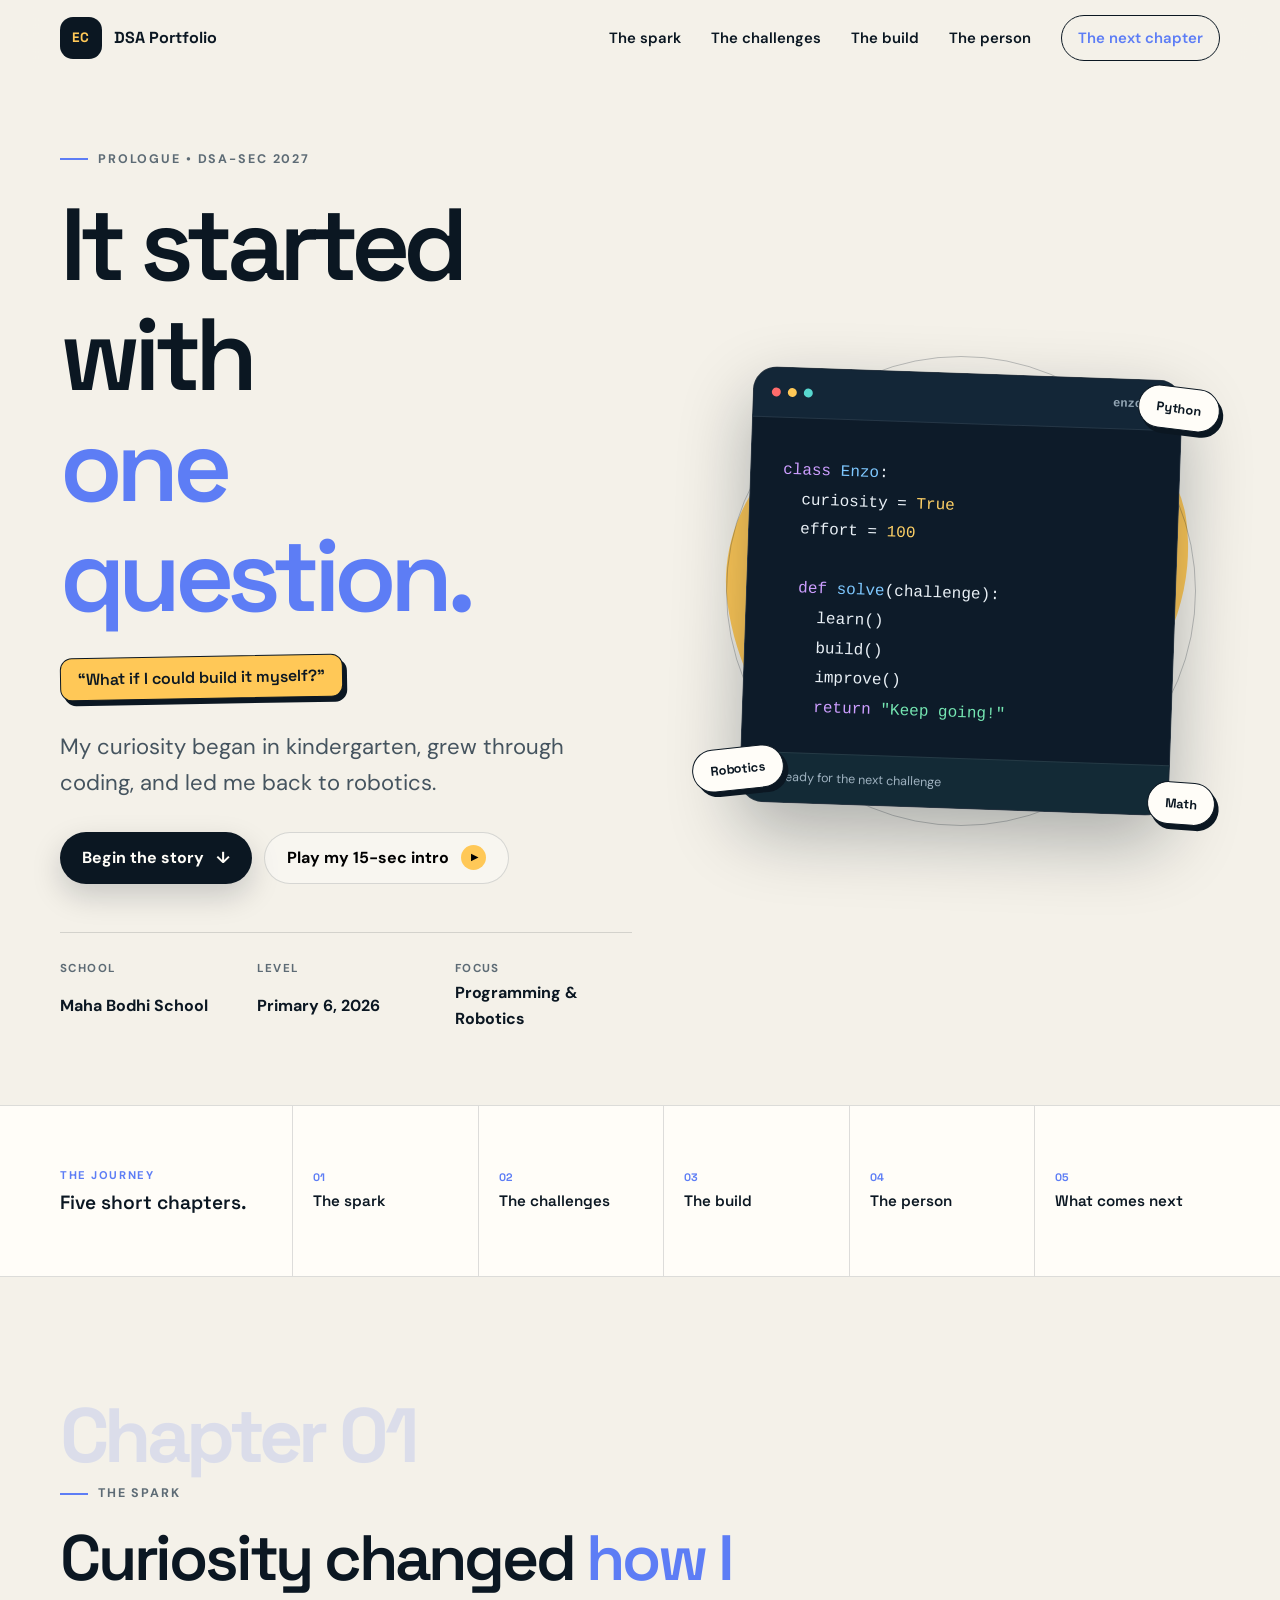
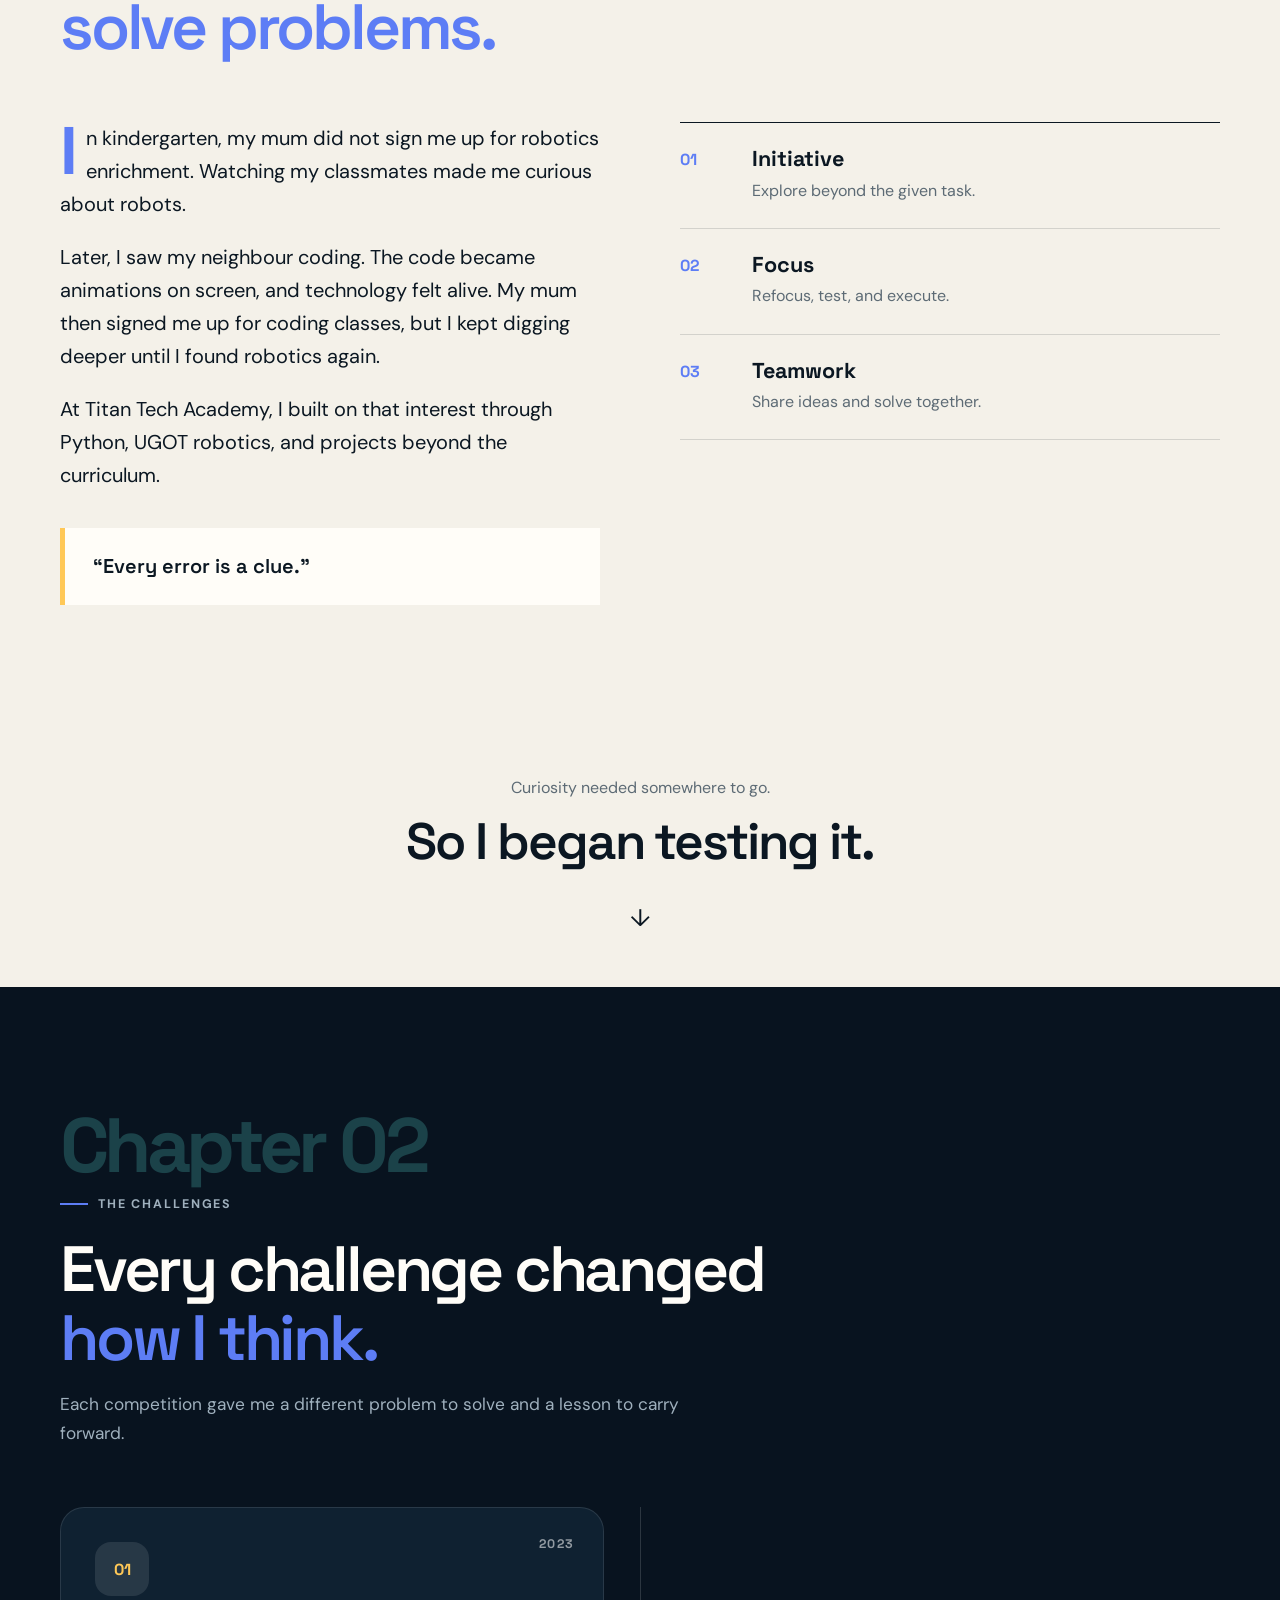
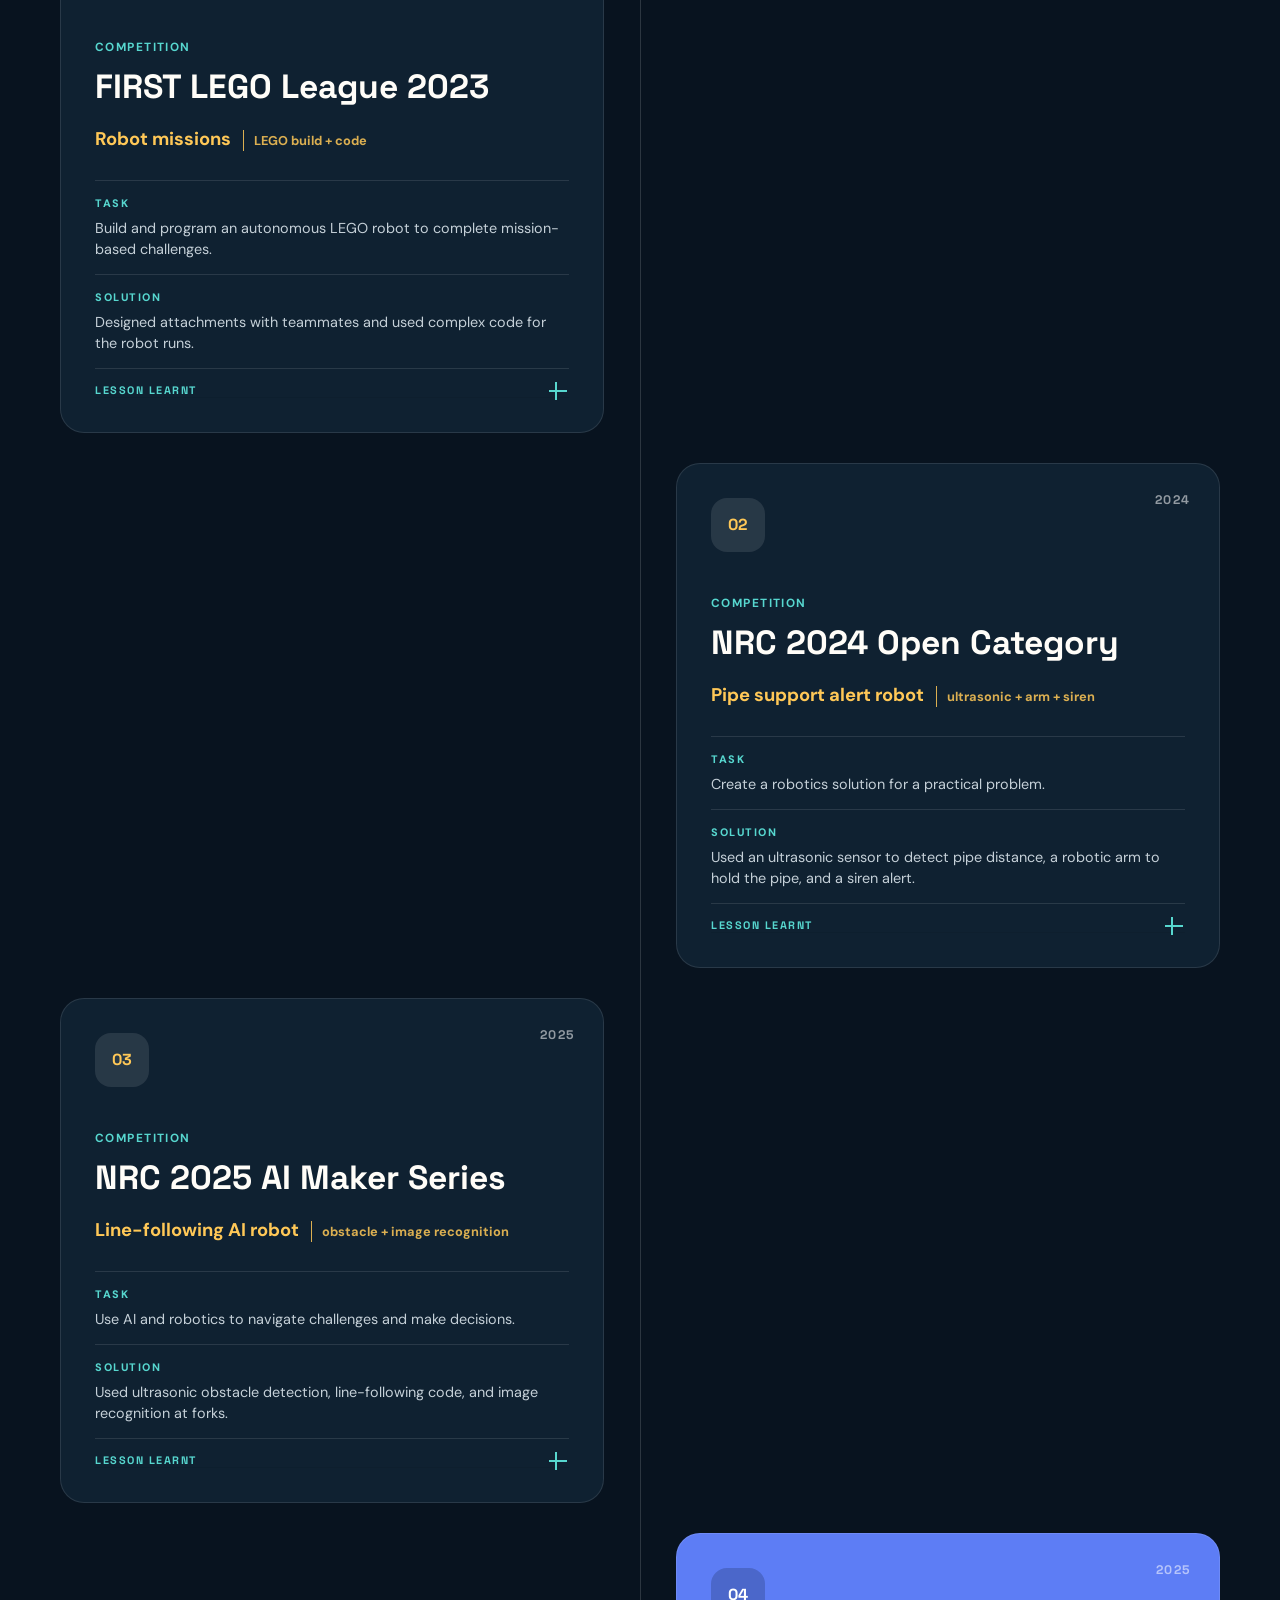
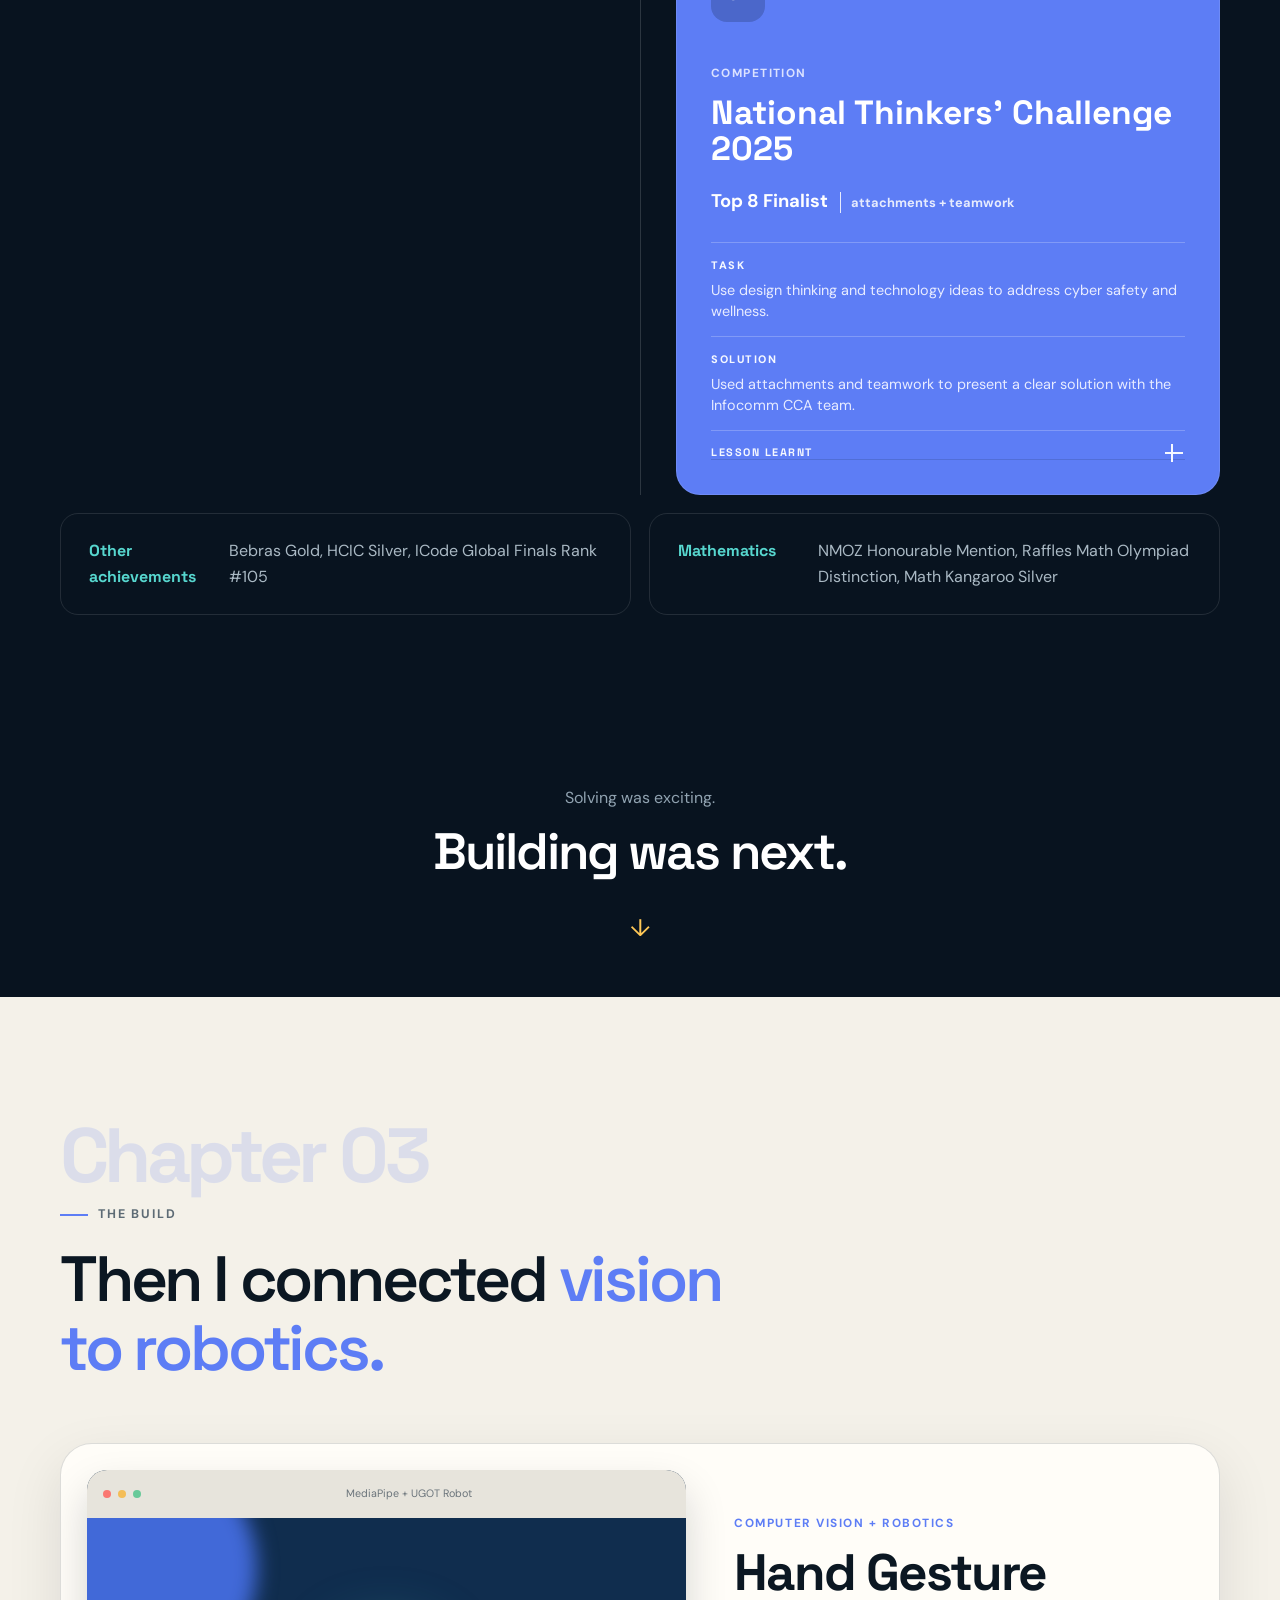
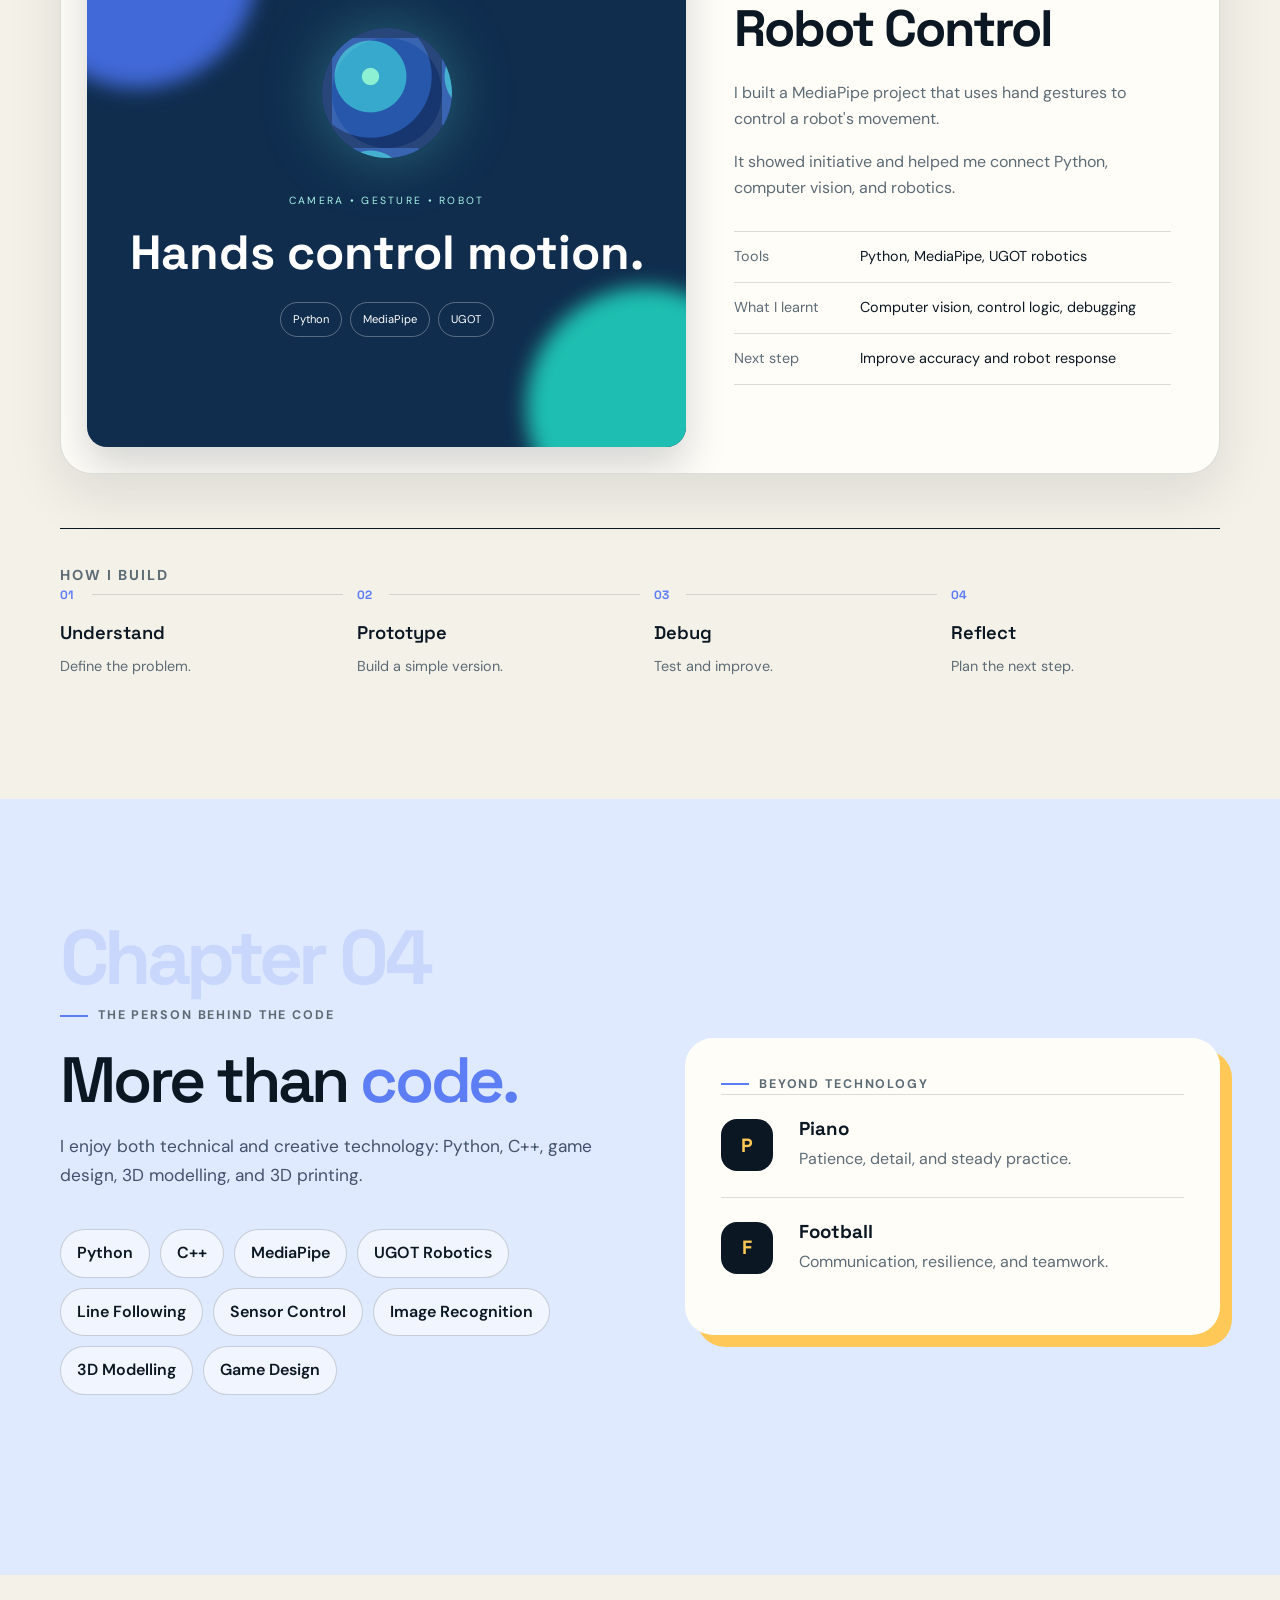
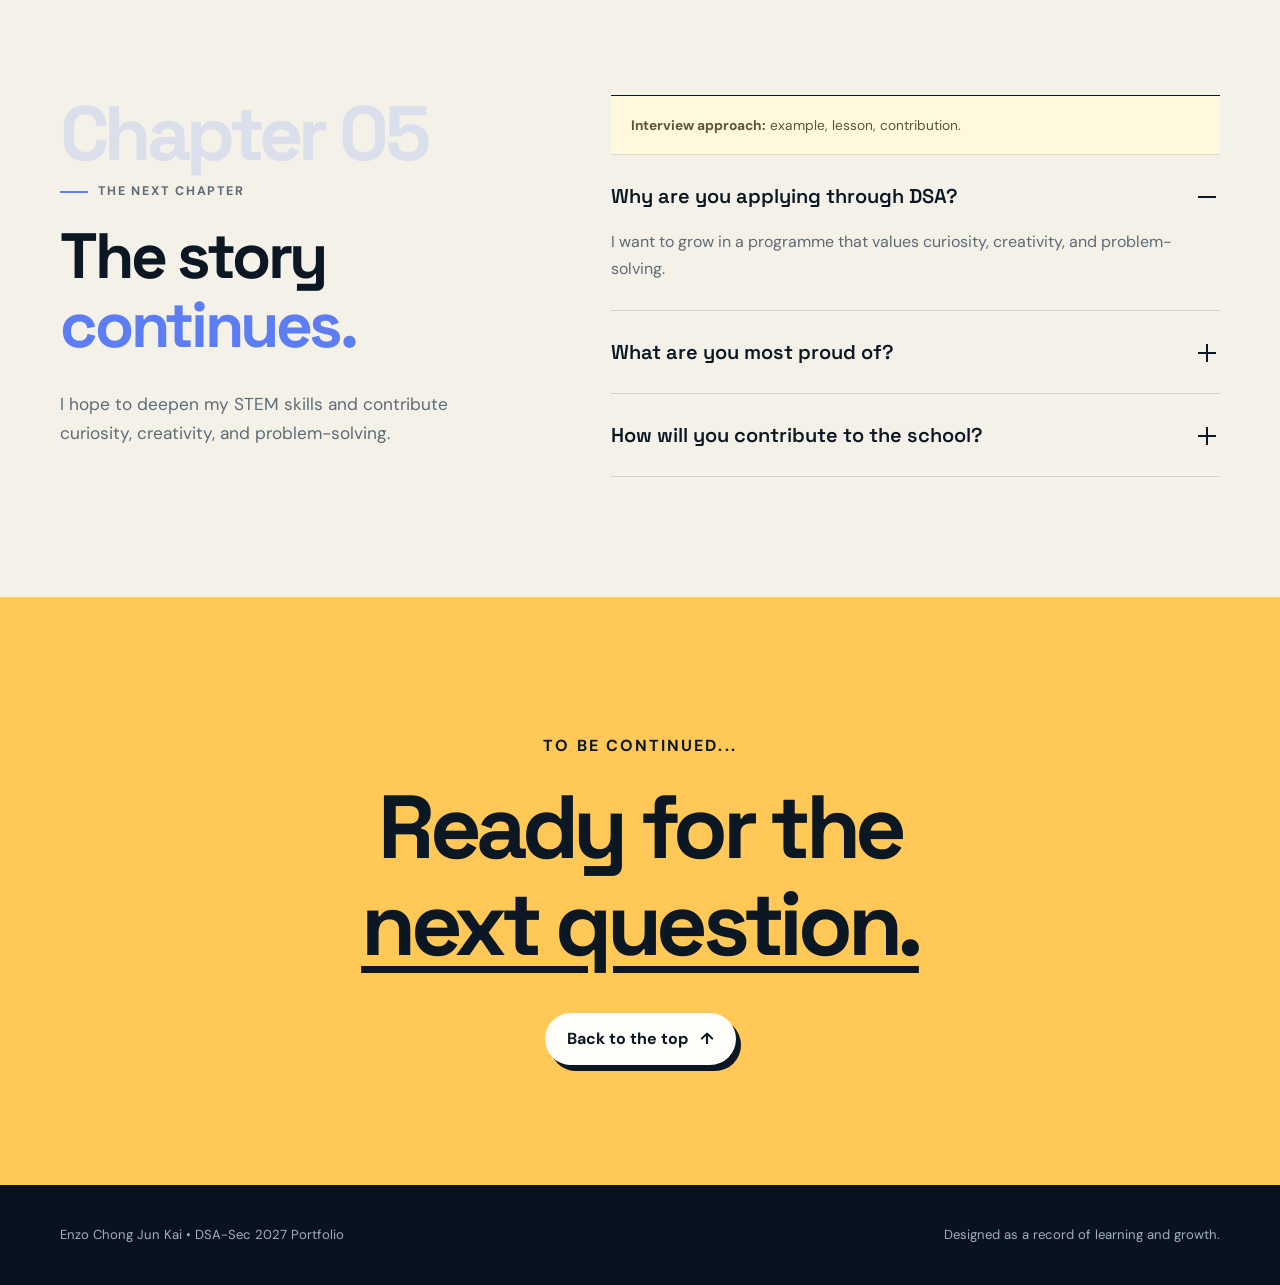
==== index.html @ 6eab9852 "Remove training fact from hero" ====
<!doctype html>
<html lang="en">
<head>
  <meta charset="utf-8">
  <meta name="viewport" content="width=device-width, initial-scale=1">
  <meta name="description" content="Enzo Chong Jun Kai's DSA profile, shaped by Titan Tech Academy's recommendation: Python, UGOT robotics, MediaPipe, competitions, and curiosity.">
  <meta name="theme-color" content="#08131f">
  <meta property="og:title" content="Enzo Chong Jun Kai | DSA Portfolio">
  <meta property="og:description" content="A concise DSA profile highlighting curiosity, programming, robotics, competitions, and growth.">
  <meta property="og:type" content="website">
  <meta property="og:url" content="https://chongjunkai.github.io/dsa-profile/">
  <link rel="canonical" href="https://chongjunkai.github.io/dsa-profile/">
  <title>Enzo Chong Jun Kai | DSA Portfolio</title>
  <link rel="preconnect" href="https://fonts.googleapis.com">
  <link rel="preconnect" href="https://fonts.gstatic.com" crossorigin>
  <link href="https://fonts.googleapis.com/css2?family=DM+Sans:wght@400;500;600;700&family=Space+Grotesk:wght@500;600;700&display=swap" rel="stylesheet">
  <link rel="stylesheet" href="styles.css">
</head>
<body>
  <a class="skip-link" href="#main">Skip to content</a>
  <div class="scroll-progress" aria-hidden="true"><span></span></div>

  <header class="site-header" id="top">
    <nav class="nav shell" aria-label="Primary navigation">
      <a class="brand" href="#top" aria-label="Enzo's portfolio home">
        <span class="brand-mark">EC</span>
        <span>DSA Portfolio</span>
      </a>
      <button class="nav-toggle" type="button" aria-expanded="false" aria-controls="nav-links">
        <span></span><span></span><span></span>
        <span class="sr-only">Open navigation</span>
      </button>
      <div class="nav-links" id="nav-links">
        <a href="#about">The spark</a>
        <a href="#achievements">The challenges</a>
        <a href="#projects">The build</a>
        <a href="#growth">The person</a>
        <a class="nav-cta" href="#interview">The next chapter</a>
      </div>
    </nav>
  </header>

  <main id="main">
    <section class="hero shell" aria-labelledby="hero-title">
      <div class="hero-copy reveal">
        <p class="eyebrow"><span></span> Prologue &bull; DSA-Sec 2027</p>
        <h1 id="hero-title">It started with <strong>one question.</strong></h1>
        <p class="hero-question">&ldquo;What if I could build it myself?&rdquo;</p>
        <p class="hero-lead">My curiosity began in kindergarten, grew through coding, and led me back to robotics.</p>
        <div class="hero-actions">
          <a class="button button-primary" href="#about">Begin the story <span aria-hidden="true">&darr;</span></a>
          <button class="button button-ghost video-trigger" type="button">Play my 15-sec intro <span class="play-symbol" aria-hidden="true">&#9654;</span></button>
        </div>
        <dl class="hero-facts" aria-label="Profile highlights">
          <div><dt>School</dt><dd>Maha Bodhi School</dd></div>
          <div><dt>Level</dt><dd>Primary 6, 2026</dd></div>
          <div><dt>Focus</dt><dd>Programming &amp; Robotics</dd></div>
        </dl>
      </div>

      <div class="hero-visual reveal" aria-label="A playful coding illustration">
        <div class="orbit orbit-one"></div>
        <div class="orbit orbit-two"></div>
        <div class="code-card">
          <div class="code-top"><span></span><span></span><span></span><b>enzo.py</b></div>
          <pre><code><span class="code-purple">class</span> <span class="code-blue">Enzo</span>:
  curiosity = <span class="code-yellow">True</span>
  effort = <span class="code-yellow">100</span>

  <span class="code-purple">def</span> <span class="code-blue">solve</span>(challenge):
    learn()
    build()
    improve()
    <span class="code-purple">return</span> <span class="code-green">"Keep going!"</span></code></pre>
          <div class="code-status"><span></span> Ready for the next challenge</div>
        </div>
        <div class="floating-chip chip-one">Python</div>
        <div class="floating-chip chip-two">Robotics</div>
        <div class="floating-chip chip-three">Math</div>
      </div>
    </section>

    <section class="proof-bar" aria-label="Story chapters">
      <div class="shell story-map">
        <div class="proof-intro"><span>The journey</span><strong>Five short chapters.</strong></div>
        <a href="#about"><span>01</span><strong>The spark</strong></a>
        <a href="#achievements"><span>02</span><strong>The challenges</strong></a>
        <a href="#projects"><span>03</span><strong>The build</strong></a>
        <a href="#growth"><span>04</span><strong>The person</strong></a>
        <a href="#interview"><span>05</span><strong>What comes next</strong></a>
      </div>
    </section>

    <section class="section shell" id="about">
      <div class="section-heading reveal">
        <p class="chapter-number">Chapter 01</p>
        <p class="eyebrow"><span></span> The spark</p>
        <h2>Curiosity changed <em>how I solve problems.</em></h2>
      </div>
      <div class="about-grid">
        <div class="about-story reveal">
          <p>In kindergarten, my mum did not sign me up for robotics enrichment. Watching my classmates made me curious about robots.</p>
          <p>Later, I saw my neighbour coding. The code became animations on screen, and technology felt alive. My mum then signed me up for coding classes, but I kept digging deeper until I found robotics again.</p>
          <p>At Titan Tech Academy, I built on that interest through Python, UGOT robotics, and projects beyond the curriculum.</p>
          <blockquote>&ldquo;Every error is a clue.&rdquo;</blockquote>
        </div>
        <div class="values reveal">
          <article><span>01</span><div><h3>Initiative</h3><p>Explore beyond the given task.</p></div></article>
          <article><span>02</span><div><h3>Focus</h3><p>Refocus, test, and execute.</p></div></article>
          <article><span>03</span><div><h3>Teamwork</h3><p>Share ideas and solve together.</p></div></article>
        </div>
      </div>
    </section>

    <div class="story-bridge bridge-dark" aria-hidden="true"><span>Curiosity needed somewhere to go.</span><strong>So I began testing it.</strong><i>&darr;</i></div>

    <section class="section section-dark" id="achievements">
      <div class="shell">
        <div class="section-heading light reveal">
          <p class="chapter-number">Chapter 02</p>
          <p class="eyebrow"><span></span> The challenges</p>
          <h2>Every challenge changed <em>how I think.</em></h2>
          <p>Each competition gave me a different problem to solve and a lesson to carry forward.</p>
        </div>
        <div class="achievement-grid competition-grid">
          <article class="achievement-card reveal">
            <div class="achievement-year">2023</div>
            <div class="achievement-icon" aria-hidden="true">01</div>
            <p class="achievement-type">Competition</p>
            <h3>FIRST LEGO League 2023</h3>
            <p class="award">Robot missions <span>LEGO build + code</span></p>
            <div class="competition-notes">
              <div><dt>Task</dt><dd>Build and program an autonomous LEGO robot to complete mission-based challenges.</dd></div>
              <div><dt>Solution</dt><dd>Designed attachments with teammates and used complex code for the robot runs.</dd></div>
              <details class="lesson-details"><summary>Lesson learnt<span></span></summary><p>Good design needs teamwork, testing, and fast iteration.</p></details>
            </div>
          </article>
          <article class="achievement-card reveal">
            <div class="achievement-year">2024</div>
            <div class="achievement-icon" aria-hidden="true">02</div>
            <p class="achievement-type">Competition</p>
            <h3>NRC 2024 Open Category</h3>
            <p class="award">Pipe support alert robot <span>ultrasonic + arm + siren</span></p>
            <div class="competition-notes">
              <div><dt>Task</dt><dd>Create a robotics solution for a practical problem.</dd></div>
              <div><dt>Solution</dt><dd>Used an ultrasonic sensor to detect pipe distance, a robotic arm to hold the pipe, and a siren alert.</dd></div>
              <details class="lesson-details"><summary>Lesson learnt<span></span></summary><p>Robots are most useful when sensors, action, and communication work together.</p></details>
            </div>
          </article>
          <article class="achievement-card reveal">
            <div class="achievement-year">2025</div>
            <div class="achievement-icon" aria-hidden="true">03</div>
            <p class="achievement-type">Competition</p>
            <h3>NRC 2025 AI Maker Series</h3>
            <p class="award">Line-following AI robot <span>obstacle + image recognition</span></p>
            <div class="competition-notes">
              <div><dt>Task</dt><dd>Use AI and robotics to navigate challenges and make decisions.</dd></div>
              <div><dt>Solution</dt><dd>Used ultrasonic obstacle detection, line-following code, and image recognition at forks.</dd></div>
              <details class="lesson-details"><summary>Lesson learnt<span></span></summary><p>Autonomous robots need reliable sensing before smart decisions can happen.</p></details>
            </div>
          </article>
          <article class="achievement-card featured reveal">
            <div class="achievement-year">2025</div>
            <div class="achievement-icon" aria-hidden="true">04</div>
            <p class="achievement-type">Competition</p>
            <h3>National Thinkers' Challenge 2025</h3>
            <p class="award">Top 8 Finalist <span>attachments + teamwork</span></p>
            <div class="competition-notes">
              <div><dt>Task</dt><dd>Use design thinking and technology ideas to address cyber safety and wellness.</dd></div>
              <div><dt>Solution</dt><dd>Used attachments and teamwork to present a clear solution with the Infocomm CCA team.</dd></div>
              <details class="lesson-details"><summary>Lesson learnt<span></span></summary><p>A strong solution must be useful, clear, and easy for people to understand.</p></details>
            </div>
          </article>
        </div>
        <div class="more-achievements reveal">
          <div><strong>Other achievements</strong><span>Bebras Gold, HCIC Silver, ICode Global Finals Rank #105</span></div>
          <div><strong>Mathematics</strong><span>NMOZ Honourable Mention, Raffles Math Olympiad Distinction, Math Kangaroo Silver</span></div>
        </div>
      </div>
    </section>

    <div class="story-bridge bridge-light" aria-hidden="true"><span>Solving was exciting.</span><strong>Building was next.</strong><i>&darr;</i></div>

    <section class="section shell" id="projects">
      <div class="section-heading reveal">
        <p class="chapter-number">Chapter 03</p>
        <p class="eyebrow"><span></span> The build</p>
        <h2>Then I connected <em>vision to robotics.</em></h2>
      </div>
      <article class="project-card reveal">
        <div class="project-preview" aria-label="Hand gesture robot control preview">
          <div class="browser-bar"><span></span><span></span><span></span><p>MediaPipe + UGOT Robot</p></div>
          <div class="project-screen">
            <div class="project-planet"></div>
            <p>CAMERA &bull; GESTURE &bull; ROBOT</p>
            <h3>Hands control motion.</h3>
            <div class="project-pills"><span>Python</span><span>MediaPipe</span><span>UGOT</span></div>
          </div>
        </div>
        <div class="project-copy">
          <p class="project-label">Computer vision + robotics</p>
          <h3>Hand Gesture Robot Control</h3>
          <p>I built a MediaPipe project that uses hand gestures to control a robot's movement.</p>
          <p>It showed initiative and helped me connect Python, computer vision, and robotics.</p>
          <ul class="project-details">
            <li><span>Tools</span> Python, MediaPipe, UGOT robotics</li>
            <li><span>What I learnt</span> Computer vision, control logic, debugging</li>
            <li><span>Next step</span> Improve accuracy and robot response</li>
          </ul>
        </div>
      </article>
      <div class="build-process reveal" aria-label="My project process">
        <p class="process-label">How I build</p>
        <ol>
          <li><span>01</span><strong>Understand</strong><p>Define the problem.</p></li>
          <li><span>02</span><strong>Prototype</strong><p>Build a simple version.</p></li>
          <li><span>03</span><strong>Debug</strong><p>Test and improve.</p></li>
          <li><span>04</span><strong>Reflect</strong><p>Plan the next step.</p></li>
        </ol>
      </div>
    </section>

    <section class="section skills-section" id="growth">
      <div class="shell growth-grid">
        <div class="section-heading reveal">
          <p class="chapter-number">Chapter 04</p>
          <p class="eyebrow"><span></span> The person behind the code</p>
          <h2>More than <em>code.</em></h2>
          <p class="growth-story">I enjoy both technical and creative technology: Python, C++, game design, 3D modelling, and 3D printing.</p>
          <div class="skill-cloud" aria-label="Technical skills">
            <span>Python</span><span>C++</span><span>MediaPipe</span><span>UGOT Robotics</span><span>Line Following</span><span>Sensor Control</span><span>Image Recognition</span><span>3D Modelling</span><span>Game Design</span>
          </div>
        </div>
        <div class="beyond-card reveal">
          <p class="eyebrow"><span></span> Beyond technology</p>
          <article><div class="beyond-symbol">P</div><div><h3>Piano</h3><p>Patience, detail, and steady practice.</p></div></article>
          <article><div class="beyond-symbol">F</div><div><h3>Football</h3><p>Communication, resilience, and teamwork.</p></div></article>
        </div>
      </div>
    </section>

    <section class="section shell interview" id="interview">
      <div class="interview-intro reveal">
        <p class="chapter-number">Chapter 05</p>
        <p class="eyebrow"><span></span> The next chapter</p>
        <h2>The story <em>continues.</em></h2>
        <p>I hope to deepen my STEM skills and contribute curiosity, creativity, and problem-solving.</p>
      </div>
      <div class="question-list reveal">
        <p class="answer-tip"><strong>Interview approach:</strong> example, lesson, contribution.</p>
        <details open>
          <summary>Why are you applying through DSA?<span></span></summary>
          <p>I want to grow in a programme that values curiosity, creativity, and problem-solving.</p>
        </details>
        <details>
          <summary>What are you most proud of?<span></span></summary>
          <p>I am proud of building the MediaPipe robot-control project by connecting different technologies.</p>
        </details>
        <details>
          <summary>How will you contribute to the school?<span></span></summary>
          <p>I will contribute ideas, stay calm in teams, and keep improving through computing and robotics.</p>
        </details>
      </div>
    </section>

    <section class="closing">
      <div class="shell reveal">
        <p>To be continued...</p>
        <h2>Ready for the<br><em>next question.</em></h2>
        <a class="button button-light" href="#top">Back to the top <span aria-hidden="true">&uarr;</span></a>
      </div>
    </section>
  </main>

  <footer class="footer">
    <div class="shell"><p>Enzo Chong Jun Kai &bull; DSA-Sec 2027 Portfolio</p><p>Designed as a record of learning and growth.</p></div>
  </footer>

  <dialog class="video-dialog" aria-labelledby="video-title">
    <div class="dialog-top">
      <div><span>HyperFrames introduction</span><h2 id="video-title">Meet Enzo in 15 seconds</h2></div>
      <button class="dialog-close" type="button" aria-label="Close introduction video">&times;</button>
    </div>
    <div class="video-frame-wrap">
      <iframe title="Enzo's animated DSA introduction" data-src="https://chongjunkai.github.io/dsa-profile/hyperframes/?autoplay=1&v=mobile-fit" allow="autoplay"></iframe>
    </div>
    <p class="dialog-note">Built as a frame-accurate HTML animation using HyperFrames and GSAP.</p>
  </dialog>
  <script src="script.js"></script>
</body>
</html>
---- styles.css ----
:root {
  --ink: #0b1722;
  --muted: #5d6b75;
  --paper: #f4f1e9;
  --white: #fffdf8;
  --navy: #08131f;
  --blue: #5d7df5;
  --cyan: #57d7cf;
  --yellow: #ffc857;
  --line: rgba(11, 23, 34, 0.14);
  --radius: 24px;
}

* { box-sizing: border-box; }
html { scroll-behavior: smooth; }
body { margin: 0; background: var(--paper); color: var(--ink); font-family: "DM Sans", sans-serif; line-height: 1.65; }
body.dialog-open { overflow: hidden; }
a { color: inherit; }
button { font: inherit; }
.shell { width: min(1160px, calc(100% - 40px)); margin-inline: auto; }
.sr-only { position: absolute; width: 1px; height: 1px; padding: 0; margin: -1px; overflow: hidden; clip: rect(0,0,0,0); white-space: nowrap; border: 0; }
.skip-link { position: fixed; z-index: 100; left: 16px; top: -80px; padding: 10px 16px; background: var(--white); border-radius: 10px; }
.skip-link:focus { top: 16px; }
.scroll-progress { position: fixed; z-index: 40; inset: 0 0 auto; height: 3px; pointer-events: none; }
.scroll-progress span { display: block; width: 0; height: 100%; background: linear-gradient(90deg, var(--blue), var(--cyan)); }

.site-header { position: sticky; top: 0; z-index: 20; background: rgba(244, 241, 233, 0.86); backdrop-filter: blur(16px); border-bottom: 1px solid transparent; transition: border-color .2s, box-shadow .2s; }
.site-header.scrolled { border-color: var(--line); box-shadow: 0 8px 30px rgba(8, 19, 31, .06); }
.nav { height: 76px; display: flex; align-items: center; justify-content: space-between; }
.brand { display: inline-flex; align-items: center; gap: 12px; text-decoration: none; font-family: "Space Grotesk", sans-serif; font-weight: 700; }
.brand-mark { display: grid; place-items: center; width: 42px; height: 42px; background: var(--ink); color: var(--yellow); border-radius: 13px; font-size: .85rem; letter-spacing: .03em; }
.nav-links { display: flex; align-items: center; gap: 30px; }
.nav-links a { text-decoration: none; font-weight: 600; font-size: .93rem; }
.nav-links a:hover { color: var(--blue); }
.nav-links a.active { color: var(--blue); }
.nav-cta { padding: 10px 16px; border: 1px solid var(--ink); border-radius: 999px; }
.nav-toggle { display: none; background: transparent; border: 0; padding: 8px; }
.nav-toggle > span:not(.sr-only) { display: block; width: 24px; height: 2px; margin: 5px; background: var(--ink); }

.hero { min-height: calc(100vh - 76px); display: grid; grid-template-columns: 1.05fr .95fr; gap: 70px; align-items: center; padding-block: 72px; }
.eyebrow { display: flex; align-items: center; gap: 10px; margin: 0 0 20px; color: var(--muted); font-size: .78rem; font-weight: 700; letter-spacing: .15em; text-transform: uppercase; }
.eyebrow span { width: 28px; height: 2px; background: var(--blue); }
h1, h2, h3 { font-family: "Space Grotesk", sans-serif; line-height: 1.08; }
h1 { max-width: 700px; margin: 0; font-size: clamp(4rem, 8vw, 7.3rem); letter-spacing: -.065em; font-weight: 600; }
h1 strong { display: block; color: var(--blue); font-weight: 600; }
.hero-question { position: relative; display: inline-block; margin: 24px 0 0; padding: 10px 17px; background: var(--yellow); border: 1px solid var(--ink); border-radius: 12px; box-shadow: 4px 5px 0 var(--ink); font: 600 1rem "Space Grotesk"; transform: rotate(-1deg); }
.hero-lead { max-width: 640px; margin: 30px 0; color: #45545f; font-size: clamp(1.15rem, 2vw, 1.38rem); }
.hero-actions { display: flex; flex-wrap: wrap; gap: 12px; }
.button { display: inline-flex; align-items: center; justify-content: center; gap: 12px; min-height: 52px; padding: 0 22px; border-radius: 999px; text-decoration: none; font-weight: 700; transition: transform .2s, box-shadow .2s, background .2s; }
.button { border: 0; cursor: pointer; font-family: inherit; font-size: 1rem; }
.button:hover { transform: translateY(-2px); }
.button-primary { background: var(--ink); color: var(--white); box-shadow: 0 12px 30px rgba(8,19,31,.18); }
.button-ghost { border: 1px solid var(--line); background: rgba(255,255,255,.35); }
.play-symbol { display: grid; place-items: center; width: 25px; height: 25px; padding-left: 2px; border-radius: 50%; background: var(--yellow); font-size: .58rem; }
.hero-facts { display: grid; grid-template-columns: repeat(3, 1fr); gap: 20px; margin: 48px 0 0; padding-top: 26px; border-top: 1px solid var(--line); }
.hero-facts div { display: grid; gap: 2px; }
.hero-facts dt { color: var(--muted); font-size: .72rem; text-transform: uppercase; letter-spacing: .12em; font-weight: 700; }
.hero-facts dd { margin: 0; font-weight: 700; }

.hero-visual { position: relative; min-height: 510px; display: grid; place-items: center; }
.hero-visual::before { content: ""; position: absolute; inset: 10% 5%; background: var(--yellow); border-radius: 46% 54% 62% 38% / 45% 40% 60% 55%; transform: rotate(-8deg); }
.orbit { position: absolute; border: 1px solid rgba(11,23,34,.24); border-radius: 50%; }
.orbit-one { width: 470px; height: 470px; }
.orbit-two { width: 370px; height: 370px; border-style: dashed; animation: spin 30s linear infinite; }
.code-card { position: relative; z-index: 2; width: min(430px, 90%); overflow: hidden; background: #0d1b29; color: #e9f0f6; border: 1px solid rgba(255,255,255,.13); border-radius: 24px; box-shadow: 0 28px 70px rgba(8,19,31,.3); transform: rotate(2deg); }
.code-top { height: 50px; display: flex; align-items: center; gap: 7px; padding: 0 18px; background: #132637; border-bottom: 1px solid rgba(255,255,255,.08); }
.code-top span { width: 9px; height: 9px; border-radius: 50%; background: #ff6b6b; }
.code-top span:nth-child(2) { background: var(--yellow); }
.code-top span:nth-child(3) { background: var(--cyan); }
.code-top b { margin-left: auto; font-size: .75rem; color: #93a6b5; font-family: monospace; }
.code-card pre { margin: 0; padding: 38px 32px 30px; font-size: clamp(.82rem, 1.5vw, 1rem); line-height: 1.85; overflow: hidden; }
.code-purple { color: #cd9eff; }.code-blue { color: #7ec8ff; }.code-yellow { color: #ffd166; }.code-green { color: #75e6b2; }
.code-status { padding: 14px 20px; background: rgba(87,215,207,.08); border-top: 1px solid rgba(255,255,255,.08); color: #9fb2c0; font-size: .78rem; }
.code-status span { display: inline-block; width: 7px; height: 7px; margin-right: 8px; border-radius: 50%; background: var(--cyan); box-shadow: 0 0 0 5px rgba(87,215,207,.12); }
.floating-chip { position: absolute; z-index: 3; padding: 10px 17px; border: 1px solid var(--ink); border-radius: 999px; background: var(--white); box-shadow: 4px 5px 0 var(--ink); font-family: "Space Grotesk"; font-weight: 700; font-size: .8rem; }
.chip-one { top: 10%; right: 0; transform: rotate(7deg); }.chip-two { bottom: 11%; left: -2%; transform: rotate(-6deg); }.chip-three { right: 1%; bottom: 4%; transform: rotate(4deg); }

.proof-bar { background: var(--white); border-block: 1px solid var(--line); }
.story-map { min-height: 170px; display: grid; grid-template-columns: 1.25fr repeat(5, 1fr); align-items: stretch; }
.story-map > * { display: flex; flex-direction: column; justify-content: center; padding: 24px 20px; border-left: 1px solid var(--line); }
.story-map > *:first-child { padding-left: 0; border-left: 0; }
.story-map a { text-decoration: none; transition: background .2s, transform .2s; }
.story-map a:hover { background: #f0edff; transform: translateY(-4px); }
.story-map a > span { color: var(--blue); font: 700 .68rem "Space Grotesk"; }
.story-map a > strong { margin-top: 8px; font: 600 .95rem/1.2 "Space Grotesk"; }
.story-map a > small { margin-top: 5px; color: var(--muted); font-size: .68rem; line-height: 1.25; }
.proof-intro span { color: var(--blue); font-size: .7rem; font-weight: 700; letter-spacing: .14em; text-transform: uppercase; }
.proof-intro strong { margin-top: 7px; font: 600 1.2rem/1.25 "Space Grotesk"; }
.chapter-number { margin: 0 0 10px; color: var(--blue); font: 700 clamp(2.6rem,6vw,5.5rem)/1 "Space Grotesk"; letter-spacing: -.06em; opacity: .16; }

.section { padding-block: 120px; scroll-margin-top: 76px; }
.section-heading { max-width: 720px; margin-bottom: 60px; }
.section-heading h2 { margin: 0; font-size: clamp(2.5rem, 5vw, 4.7rem); letter-spacing: -.05em; font-weight: 600; }
.section-heading h2 em, .closing h2 em { color: var(--blue); font-style: normal; }
.section-heading > p:last-child { max-width: 620px; color: var(--muted); font-size: 1.08rem; }
.about-grid { display: grid; grid-template-columns: 1fr 1fr; gap: 80px; align-items: start; }
.about-story { font-size: 1.25rem; }
.about-story p:first-child { margin-top: 0; }
.about-story p:first-child::first-letter { float: left; margin: .04em .12em 0 0; color: var(--blue); font-family: "Space Grotesk"; font-size: 4.2rem; font-weight: 700; line-height: .8; }
.about-story blockquote { margin: 36px 0 0; padding: 24px 28px; background: var(--white); border-left: 5px solid var(--yellow); font: 600 1.25rem/1.45 "Space Grotesk"; }
.values { border-top: 1px solid var(--ink); }
.values article { display: grid; grid-template-columns: 54px 1fr; gap: 18px; padding: 24px 0; border-bottom: 1px solid var(--line); }
.values article > span { color: var(--blue); font-family: "Space Grotesk"; font-weight: 700; }
.values h3 { margin: 0 0 7px; font-size: 1.35rem; }
.values p { margin: 0; color: var(--muted); }

.section-dark { background: var(--navy); color: var(--white); }
.section-heading.light .eyebrow, .section-heading.light > p:last-child { color: #9fb0bd; }
.section-dark .chapter-number { color: var(--cyan); opacity: .24; }
.achievement-grid { position: relative; display: grid; grid-template-columns: 1fr; gap: 30px; }
.achievement-grid::before { content: ""; position: absolute; z-index: 0; top: 0; bottom: 0; left: 50%; width: 1px; background: rgba(255,255,255,.15); }
.achievement-card { position: relative; min-height: 360px; padding: 34px; overflow: hidden; background: #0f2131; border: 1px solid rgba(255,255,255,.11); border-radius: var(--radius); transition: transform .25s, border-color .25s; }
.achievement-card { z-index: 1; width: calc(50% - 36px); min-height: 330px; }
.achievement-card:nth-child(even) { margin-left: auto; }
.achievement-card::after { content: ""; position: absolute; top: 54px; width: 36px; height: 1px; background: rgba(255,255,255,.24); }
.achievement-card:nth-child(odd)::after { left: 100%; }.achievement-card:nth-child(even)::after { right: 100%; }
.achievement-card:hover { transform: translateY(-5px); border-color: rgba(87,215,207,.6); }
.achievement-card.featured { background: var(--blue); color: white; }
.achievement-year { position: absolute; top: 28px; right: 28px; color: rgba(255,255,255,.55); font: 700 .78rem "Space Grotesk"; letter-spacing: .12em; }
.achievement-icon { display: grid; place-items: center; width: 54px; height: 54px; margin-bottom: 42px; border-radius: 16px; background: rgba(255,255,255,.1); color: var(--yellow); font: 700 1rem "Space Grotesk"; }
.featured .achievement-icon { background: rgba(8,19,31,.2); color: white; }
.achievement-type { color: var(--cyan); font-size: .74rem; font-weight: 700; letter-spacing: .12em; text-transform: uppercase; }
.featured .achievement-type { color: #dbe2ff; }
.achievement-card h3 { max-width: 470px; margin: 10px 0 18px; font-size: clamp(1.45rem, 3vw, 2.1rem); }
.award { color: var(--yellow); font-size: 1.15rem; font-weight: 700; }
.award span { display: inline-block; margin-left: 8px; padding-left: 10px; border-left: 1px solid currentColor; font-size: .8rem; opacity: .85; }
.featured .award { color: white; }
.lesson { max-width: 500px; margin: 24px 0 0; color: #b9c6cf; }
.featured .lesson { color: #e4e8ff; }

.competition-notes { margin: 26px 0 0; display: grid; gap: 14px; }
.competition-notes div, .lesson-details { padding-top: 14px; border-top: 1px solid rgba(255,255,255,.11); }
.competition-notes dt { color: var(--cyan); font-size: .68rem; font-weight: 800; letter-spacing: .14em; text-transform: uppercase; }
.competition-notes dd { margin: 5px 0 0; color: #c5d0d8; font-size: .9rem; line-height: 1.45; }
.lesson-details { color: #c5d0d8; }
.lesson-details summary { padding: 0 36px 0 0; color: var(--cyan); font-size: .68rem; font-weight: 800; letter-spacing: .14em; text-transform: uppercase; }
.lesson-details summary span, .lesson-details summary span::after { right: 2px; background: var(--cyan); }
.lesson-details p { margin: 9px 0 0; padding: 0; color: #c5d0d8; font-size: .9rem; line-height: 1.45; }
.featured .competition-notes div, .featured .lesson-details { border-top-color: rgba(255,255,255,.22); }
.featured .competition-notes dt, .featured .lesson-details summary { color: #f5f8ff; }
.featured .competition-notes dd, .featured .lesson-details p { color: #e8ecff; }
.featured .lesson-details summary span, .featured .lesson-details summary span::after { background: #f5f8ff; }
.more-achievements { display: grid; grid-template-columns: 1fr 1fr; gap: 18px; margin-top: 18px; }
.more-achievements div { display: grid; grid-template-columns: 120px 1fr; gap: 20px; padding: 24px 28px; border: 1px solid rgba(255,255,255,.11); border-radius: 18px; }
.more-achievements strong { color: var(--cyan); font-family: "Space Grotesk"; }
.more-achievements span { color: #aab9c4; }

.story-bridge { min-height: 260px; display: flex; flex-direction: column; align-items: center; justify-content: center; padding: 50px 20px; text-align: center; }
.story-bridge span { color: var(--muted); font-size: 1rem; }
.story-bridge strong { margin-top: 7px; font: 600 clamp(1.8rem,4vw,3.5rem) "Space Grotesk"; letter-spacing: -.04em; }
.story-bridge i { margin-top: 24px; font-style: normal; font-size: 1.5rem; animation: storyBounce 1.5s ease-in-out infinite; }
.bridge-dark { background: var(--paper); }.bridge-light { background: var(--navy); color: white; }.bridge-light span { color: #91a3b1; }.bridge-light i { color: var(--yellow); }

.project-card { display: grid; grid-template-columns: 1.08fr .92fr; min-height: 570px; overflow: hidden; background: var(--white); border: 1px solid var(--line); border-radius: 32px; box-shadow: 0 20px 55px rgba(8,19,31,.1); }
.project-preview { display: flex; flex-direction: column; margin: 26px 0 26px 26px; overflow: hidden; background: #102d4e; border-radius: 20px; box-shadow: 0 20px 40px rgba(8,19,31,.17); }
.browser-bar { height: 48px; display: flex; align-items: center; gap: 7px; padding: 0 16px; background: #e7e4dc; }
.browser-bar span { width: 8px; height: 8px; background: #fa7771; border-radius: 50%; }.browser-bar span:nth-child(2){background:#f4bd57}.browser-bar span:nth-child(3){background:#68c999}
.browser-bar p { margin: 0 auto; color: #6b747b; font-size: .67rem; }
.project-screen { position: relative; flex: 1; display: flex; flex-direction: column; align-items: center; justify-content: center; isolation: isolate; overflow: hidden; color: white; text-align: center; }
.project-screen::before, .project-screen::after { content:""; position:absolute; width:240px; height:240px; border-radius:50%; filter:blur(10px); z-index:-1; }.project-screen::before{background:#4169d8;left:-70px;top:-70px}.project-screen::after{background:#1ebfb2;right:-80px;bottom:-80px}
.project-planet { width: 130px; height: 130px; margin-bottom: 24px; background: radial-gradient(circle at 35% 35%, #8ef0d2 0 8%, #36a9cc 9% 35%, #2757ab 36% 60%, #17366f 61%); border: 10px solid rgba(255,255,255,.08); border-radius: 50%; box-shadow: 0 0 60px rgba(87,215,207,.35); }
.project-screen > p { font-size: .65rem; letter-spacing: .22em; color: #a7f3e7; }.project-screen h3 { margin: 7px 0 24px; font-size: clamp(2rem,4vw,3rem); }.project-pills { display:flex; gap:8px; }.project-pills span { padding:7px 12px; border:1px solid rgba(255,255,255,.3); border-radius:999px; font-size:.7rem; }
.project-copy { padding: 58px 48px; align-self: center; }
.project-label { color: var(--blue); font-size: .74rem; font-weight: 700; letter-spacing: .13em; text-transform: uppercase; }
.project-copy h3 { margin: 10px 0 24px; font-size: clamp(2rem,4vw,3.4rem); letter-spacing: -.04em; }
.project-copy > p:not(.project-label) { color: var(--muted); }
.project-details { margin: 30px 0; padding: 0; list-style: none; border-top: 1px solid var(--line); }
.project-details li { display: grid; grid-template-columns: 110px 1fr; gap: 16px; padding: 13px 0; border-bottom: 1px solid var(--line); font-size: .9rem; }
.project-details span { color: var(--muted); }
.text-link { display: inline-flex; gap: 10px; color: var(--blue); font-weight: 700; text-decoration: none; border-bottom: 1px solid currentColor; }
.build-process { margin-top: 54px; padding-top: 28px; border-top: 1px solid var(--ink); }
.process-label { margin: 0 0 26px; color: var(--blue); font-size: .75rem; font-weight: 700; letter-spacing: .14em; text-transform: uppercase; }
.build-process ol { display: grid; grid-template-columns: repeat(4, 1fr); gap: 28px; margin: 0; padding: 0; list-style: none; }
.build-process li { position: relative; }
.build-process li > span { display: block; margin-bottom: 18px; color: var(--blue); font: 700 .75rem "Space Grotesk"; }
.build-process li > span::after { content: ""; position: absolute; top: 7px; left: 32px; right: -14px; height: 1px; background: var(--line); }
.build-process li:last-child > span::after { display: none; }
.build-process strong { font: 600 1.15rem "Space Grotesk"; }
.build-process p { margin: 7px 0 0; color: var(--muted); font-size: .9rem; }

.skills-section { background: #dfe9ff; }
.growth-grid { display: grid; grid-template-columns: 1fr 1fr; gap: 90px; align-items: center; }
.skill-cloud { display: flex; flex-wrap: wrap; gap: 10px; margin-top: 40px; }
.growth-story { max-width: 580px; color: #43526a; font-size: 1.08rem; }
.skill-cloud span { padding: 10px 16px; background: rgba(255,255,255,.55); border: 1px solid rgba(11,23,34,.18); border-radius: 999px; font-weight: 600; }
.beyond-card { padding: 36px; background: var(--white); border-radius: 28px; box-shadow: 12px 12px 0 var(--yellow); }
.beyond-card article { display: grid; grid-template-columns: 60px 1fr; gap: 18px; padding: 24px 0; border-top: 1px solid var(--line); }
.beyond-symbol { display: grid; place-items: center; width: 52px; height: 52px; background: var(--ink); color: var(--yellow); border-radius: 16px; font: 700 1.2rem "Space Grotesk"; }
.beyond-card h3 { margin: 0 0 7px; }.beyond-card p { margin: 0; color: var(--muted); }

.interview { display: grid; grid-template-columns: .85fr 1.15fr; gap: 100px; }
.interview-intro { position: sticky; top: 120px; align-self: start; }
.interview-intro h2 { margin: 0 0 30px; font-size: clamp(2.6rem,5vw,4.6rem); letter-spacing:-.05em; }.interview-intro h2 em{color:var(--blue);font-style:normal}.interview-intro > p:last-child{color:var(--muted);font-size:1.08rem}
.question-list { border-top: 1px solid var(--ink); }
.answer-tip { margin: 0; padding: 18px 20px; background: #fff8df; border-bottom: 1px solid var(--line); color: #5f5536; font-size: .86rem; }
details { border-bottom: 1px solid var(--line); }
summary { position: relative; padding: 28px 48px 28px 0; cursor: pointer; list-style: none; font: 600 1.25rem "Space Grotesk"; }
summary::-webkit-details-marker { display: none; }
summary span, summary span::after { position: absolute; right: 4px; top: 50%; width: 18px; height: 2px; background: var(--ink); content: ""; transition: transform .2s; }
summary span::after { right: 0; top: 0; transform: rotate(90deg); }
details[open] summary span::after { transform: rotate(0); }
details p { margin: -8px 0 28px; padding-right: 40px; color: var(--muted); }

.closing { padding: 120px 0; background: var(--yellow); text-align: center; }
.closing p { font-weight: 700; letter-spacing: .13em; text-transform: uppercase; }
.closing h2 { margin: 20px auto 40px; font-size: clamp(3rem,7vw,6.5rem); letter-spacing: -.06em; }
.closing h2 em { color: var(--ink); text-decoration: underline; text-decoration-thickness: .08em; text-underline-offset: .12em; }
.button-light { background: var(--white); box-shadow: 5px 6px 0 var(--ink); }
.footer { padding: 26px 0; background: var(--navy); color: #9fb0bd; font-size: .82rem; }
.footer .shell { display: flex; justify-content: space-between; gap: 20px; }

.video-dialog { width: min(1120px, calc(100% - 36px)); padding: 0; overflow: hidden; background: var(--navy); color: white; border: 1px solid rgba(255,255,255,.15); border-radius: 28px; box-shadow: 0 35px 100px rgba(0,0,0,.45); }
.video-dialog.is-open { position: fixed; inset: 50% auto auto 50%; transform: translate(-50%, -50%); z-index: 60; }
.video-dialog::backdrop { background: rgba(5, 13, 21, .82); backdrop-filter: blur(8px); }
.dialog-top { display: flex; align-items: center; justify-content: space-between; gap: 20px; padding: 22px 26px; }
.dialog-top span { color: var(--cyan); font-size: .68rem; font-weight: 700; letter-spacing: .13em; text-transform: uppercase; }
.dialog-top h2 { margin: 4px 0 0; font-size: 1.35rem; }
.dialog-close { display: grid; place-items: center; width: 42px; height: 42px; flex: 0 0 auto; cursor: pointer; background: rgba(255,255,255,.08); color: white; border: 1px solid rgba(255,255,255,.18); border-radius: 50%; font-size: 1.6rem; }
.video-frame-wrap { position: relative; width: 100%; aspect-ratio: 16 / 9; background: #050c13; }
.video-frame-wrap iframe { position: absolute; inset: 0; width: 100%; height: 100%; border: 0; }
.dialog-note { margin: 0; padding: 13px 26px 17px; color: #8fa4b4; font-size: .75rem; }

.reveal { opacity: 0; transform: translateY(24px); transition: opacity .7s ease, transform .7s ease; }
.reveal.visible { opacity: 1; transform: translateY(0); }
@keyframes spin { to { transform: rotate(360deg); } }
@keyframes storyBounce { 50% { transform: translateY(8px); } }
@media (prefers-reduced-motion: reduce) { html{scroll-behavior:auto}.orbit-two{animation:none}.reveal{opacity:1;transform:none;transition:none}.button{transition:none} }

@media (max-width: 900px) {
  .nav-toggle { display: block; }
  .nav-links { position: absolute; left: 20px; right: 20px; top: 68px; display: none; flex-direction: column; align-items: stretch; gap: 0; padding: 14px; background: var(--white); border: 1px solid var(--line); border-radius: 18px; box-shadow: 0 20px 50px rgba(8,19,31,.15); }
  .nav-links.open { display: flex; }.nav-links a{padding:12px}.nav-cta{text-align:center;margin-top:6px}
  .hero { grid-template-columns: 1fr; gap: 20px; padding-top: 60px; }.hero-visual{min-height:480px}.hero-copy{text-align:left}
  .about-grid, .growth-grid, .interview { grid-template-columns: 1fr; gap: 50px; }.interview-intro{position:static}
  .project-card { grid-template-columns: 1fr; }.project-preview{min-height:480px;margin:20px 20px 0}.project-copy{padding:40px}
  .story-map { grid-template-columns: repeat(5,1fr); min-height:auto; padding-block:18px }.story-map .proof-intro{grid-column:1/-1;border-bottom:1px solid var(--line);padding-left:0}.story-map > *{padding:18px 12px}.story-map a:nth-child(2){border-left:0}
  .build-process ol { grid-template-columns: 1fr 1fr; }.build-process li:nth-child(2) > span::after { display:none; }
  .achievement-grid::before{left:22px}.achievement-card{width:calc(100% - 55px);margin-left:55px!important}.achievement-card::after{left:auto!important;right:100%!important;width:33px}
}
@media (max-width: 640px) {
  .shell { width: min(100% - 28px, 1160px); }.section{padding-block:82px}.section-heading{margin-bottom:42px}
  .hero{min-height:auto;padding-block:48px}.hero-facts{grid-template-columns:1fr 1fr}.hero-facts div:last-child{grid-column:auto}
  .hero-visual{min-height:410px}.orbit-one{width:340px;height:340px}.orbit-two{width:280px;height:280px}.floating-chip{font-size:.68rem}.chip-one{right:2%}.chip-two{left:2%}
  .achievement-grid, .more-achievements { grid-template-columns: 1fr; }.achievement-card{min-height:auto}.more-achievements div{grid-template-columns:1fr;gap:6px}
  .project-preview{min-height:390px;margin:12px 12px 0}.project-copy{padding:34px 24px}.project-details li{grid-template-columns:1fr;gap:2px}
  .beyond-card{padding:26px;box-shadow:7px 8px 0 var(--yellow)}.footer .shell{display:block}.project-pills span:last-child{display:none}
  .story-map{grid-template-columns:1fr 1fr}.story-map a{border-top:1px solid var(--line)}.story-map a:nth-child(even){border-left:0}.story-map a:last-child{grid-column:1/-1;border-left:0}.story-map > *{padding:15px 10px}.story-map .proof-intro{padding-inline:0!important}
  .story-bridge{min-height:210px}.achievement-card{padding:28px 24px}.achievement-grid::before{left:12px}.achievement-card{width:calc(100% - 34px);margin-left:34px!important}.achievement-card::after{width:21px}
  .build-process ol{grid-template-columns:1fr}.build-process li > span::after{display:none}.build-process li{display:grid;grid-template-columns:42px 1fr}.build-process li p{grid-column:2}.build-process li > span{grid-row:1/3}
  .dialog-top{padding:14px 16px}.dialog-top h2{font-size:1rem}.dialog-note{padding:10px 16px 14px}.video-dialog{width:calc(100% - 18px);border-radius:18px}.video-frame-wrap{aspect-ratio:16/9}
}
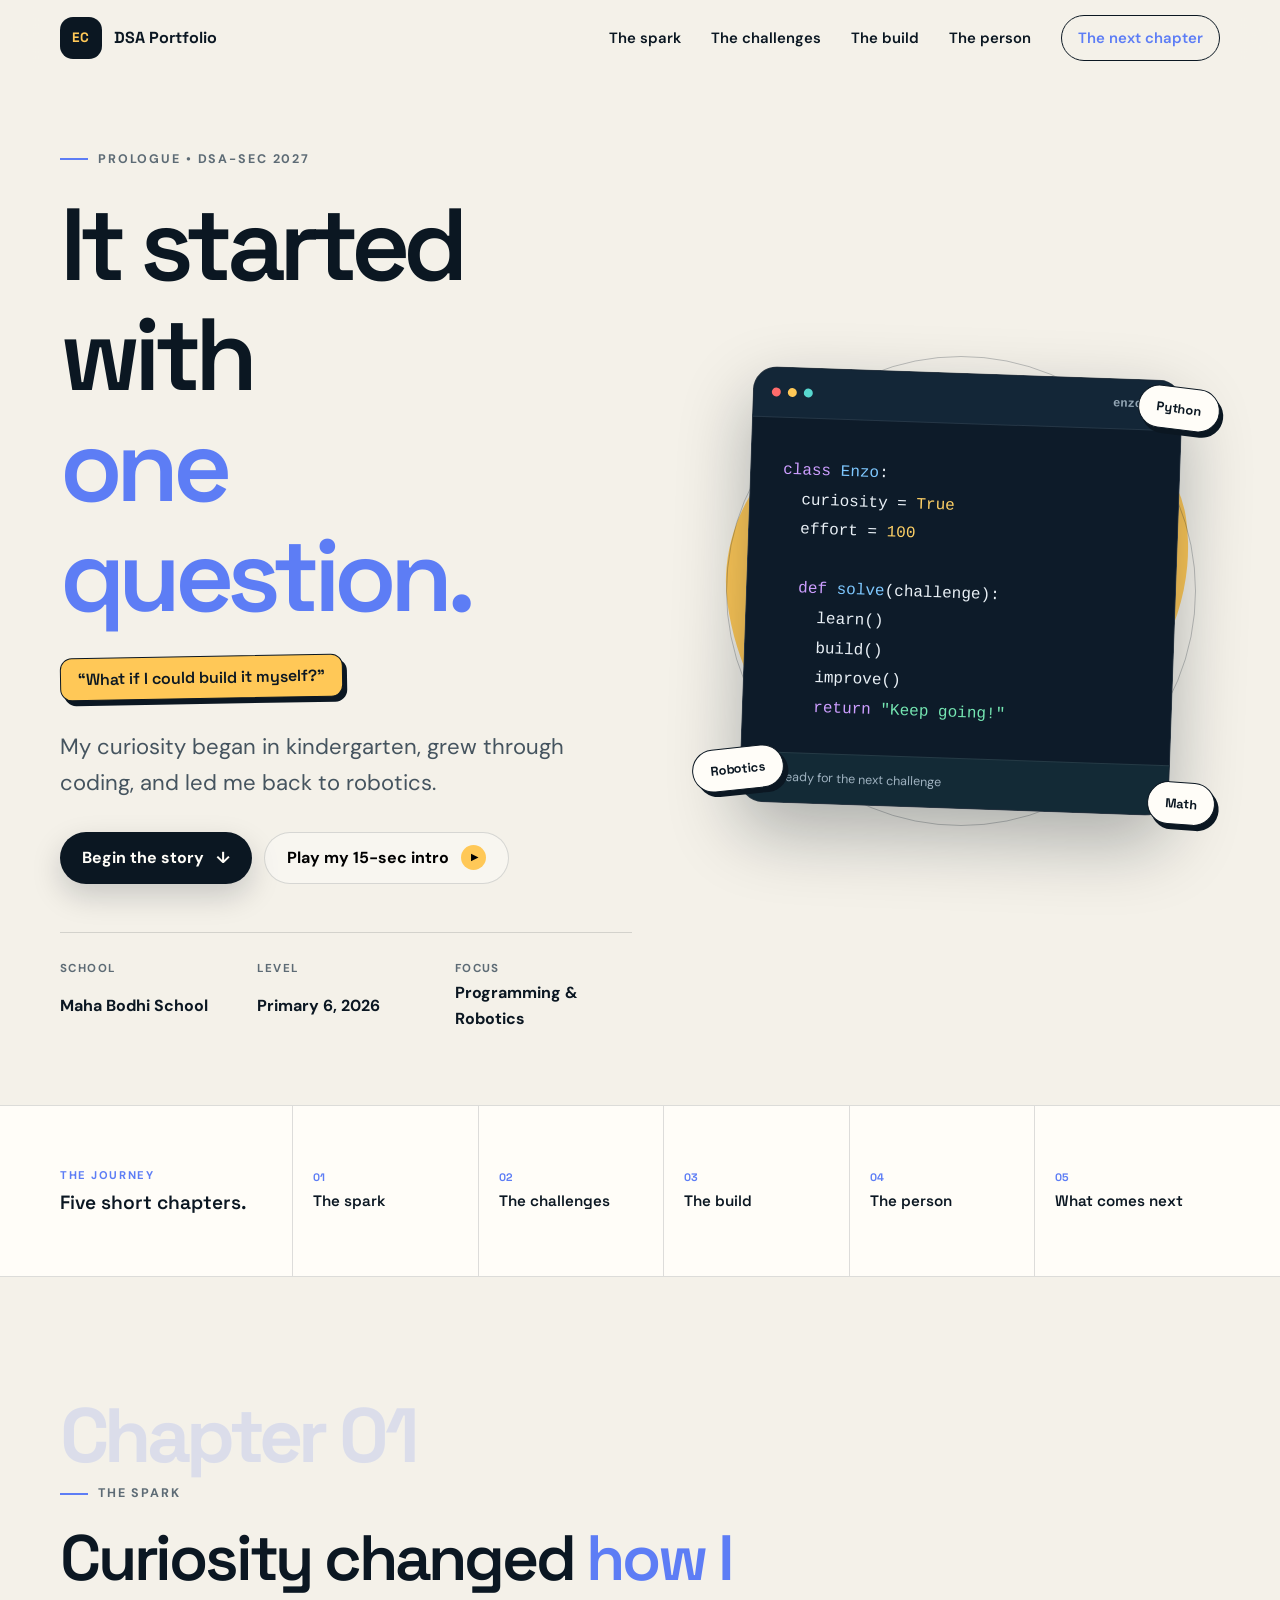
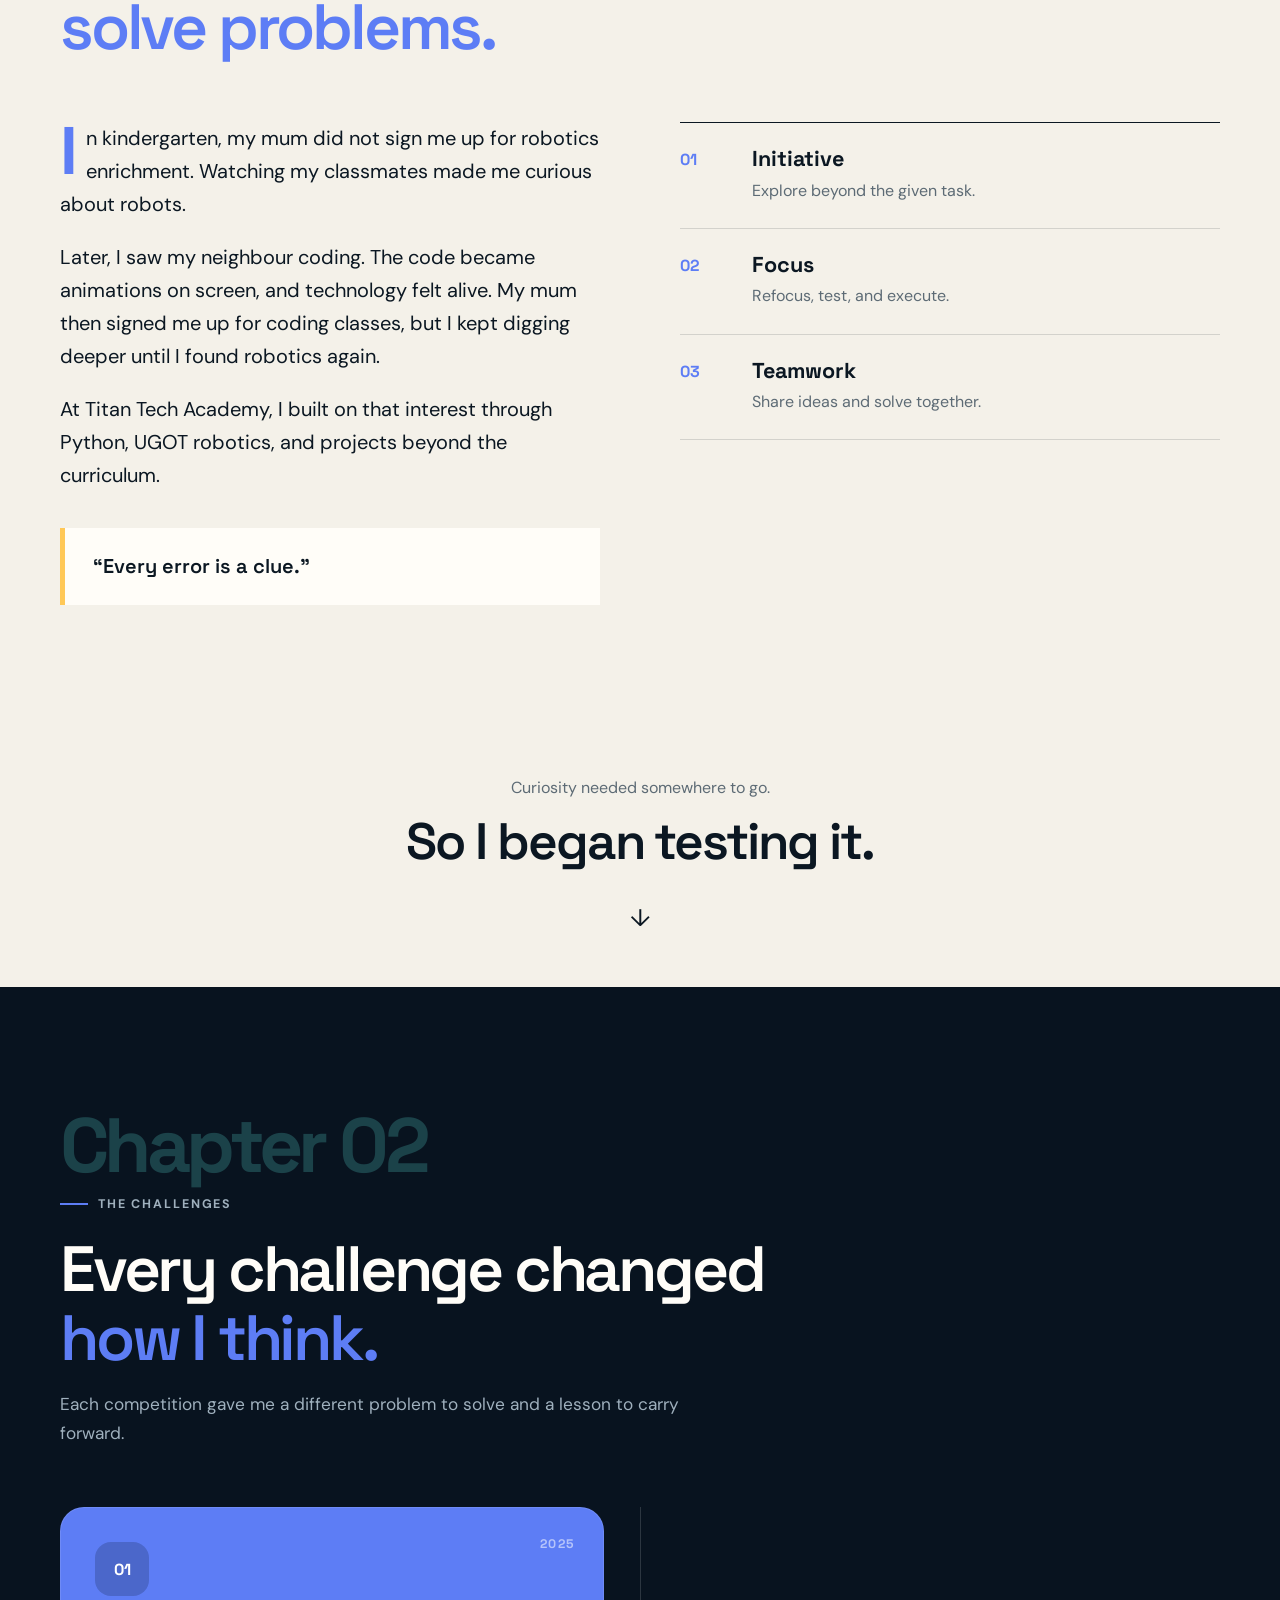
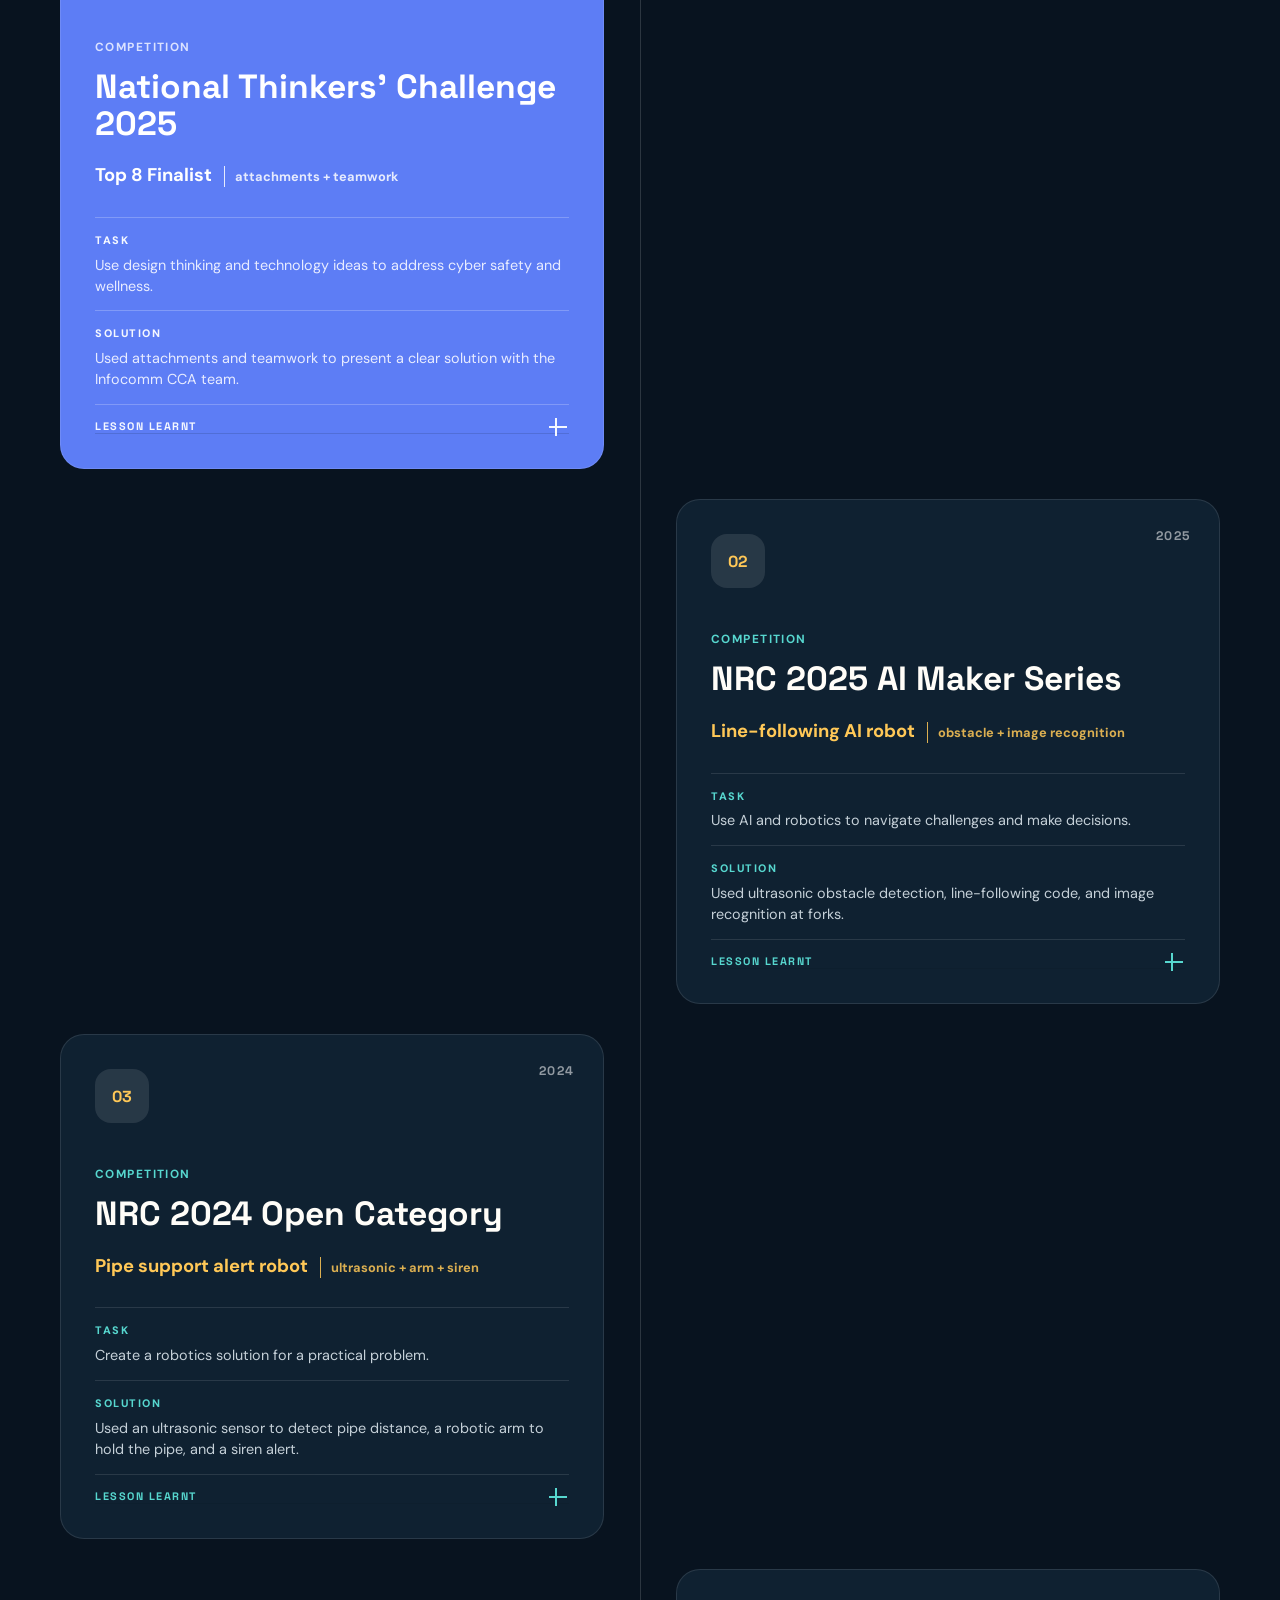
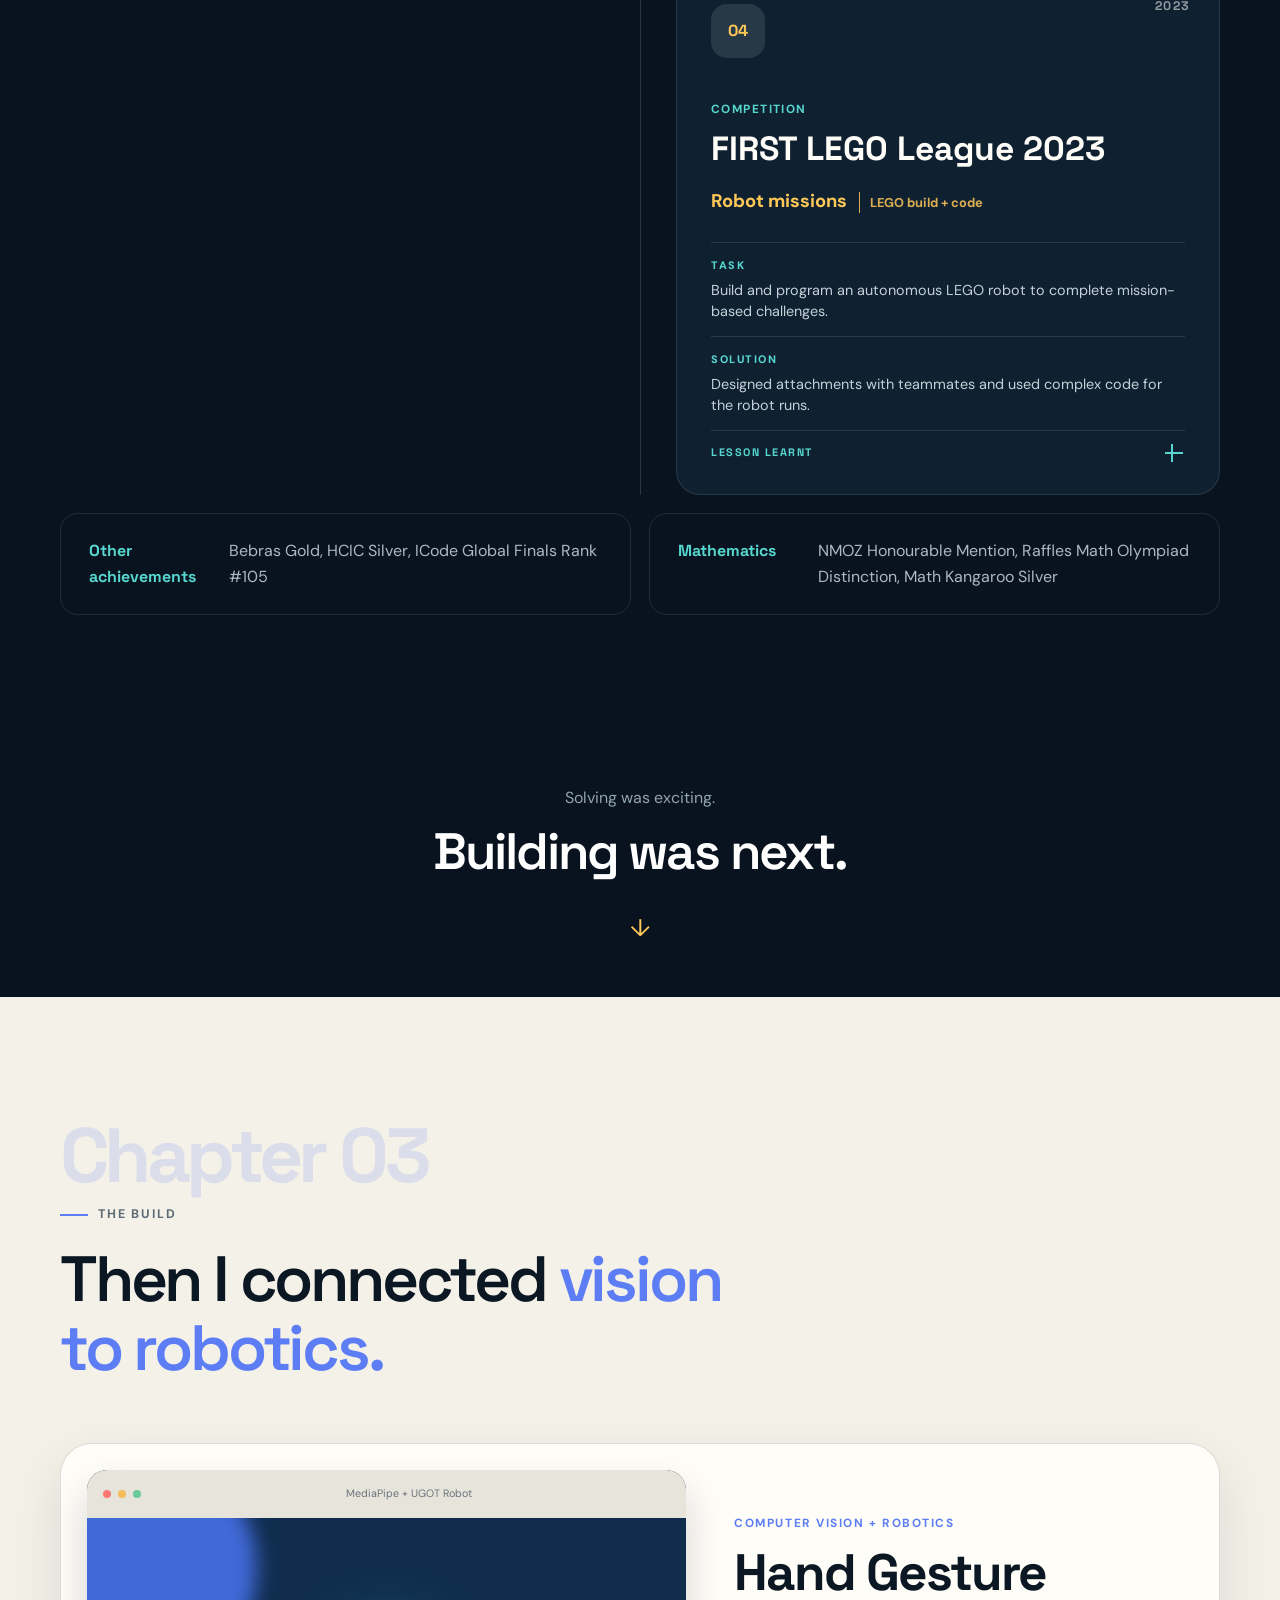
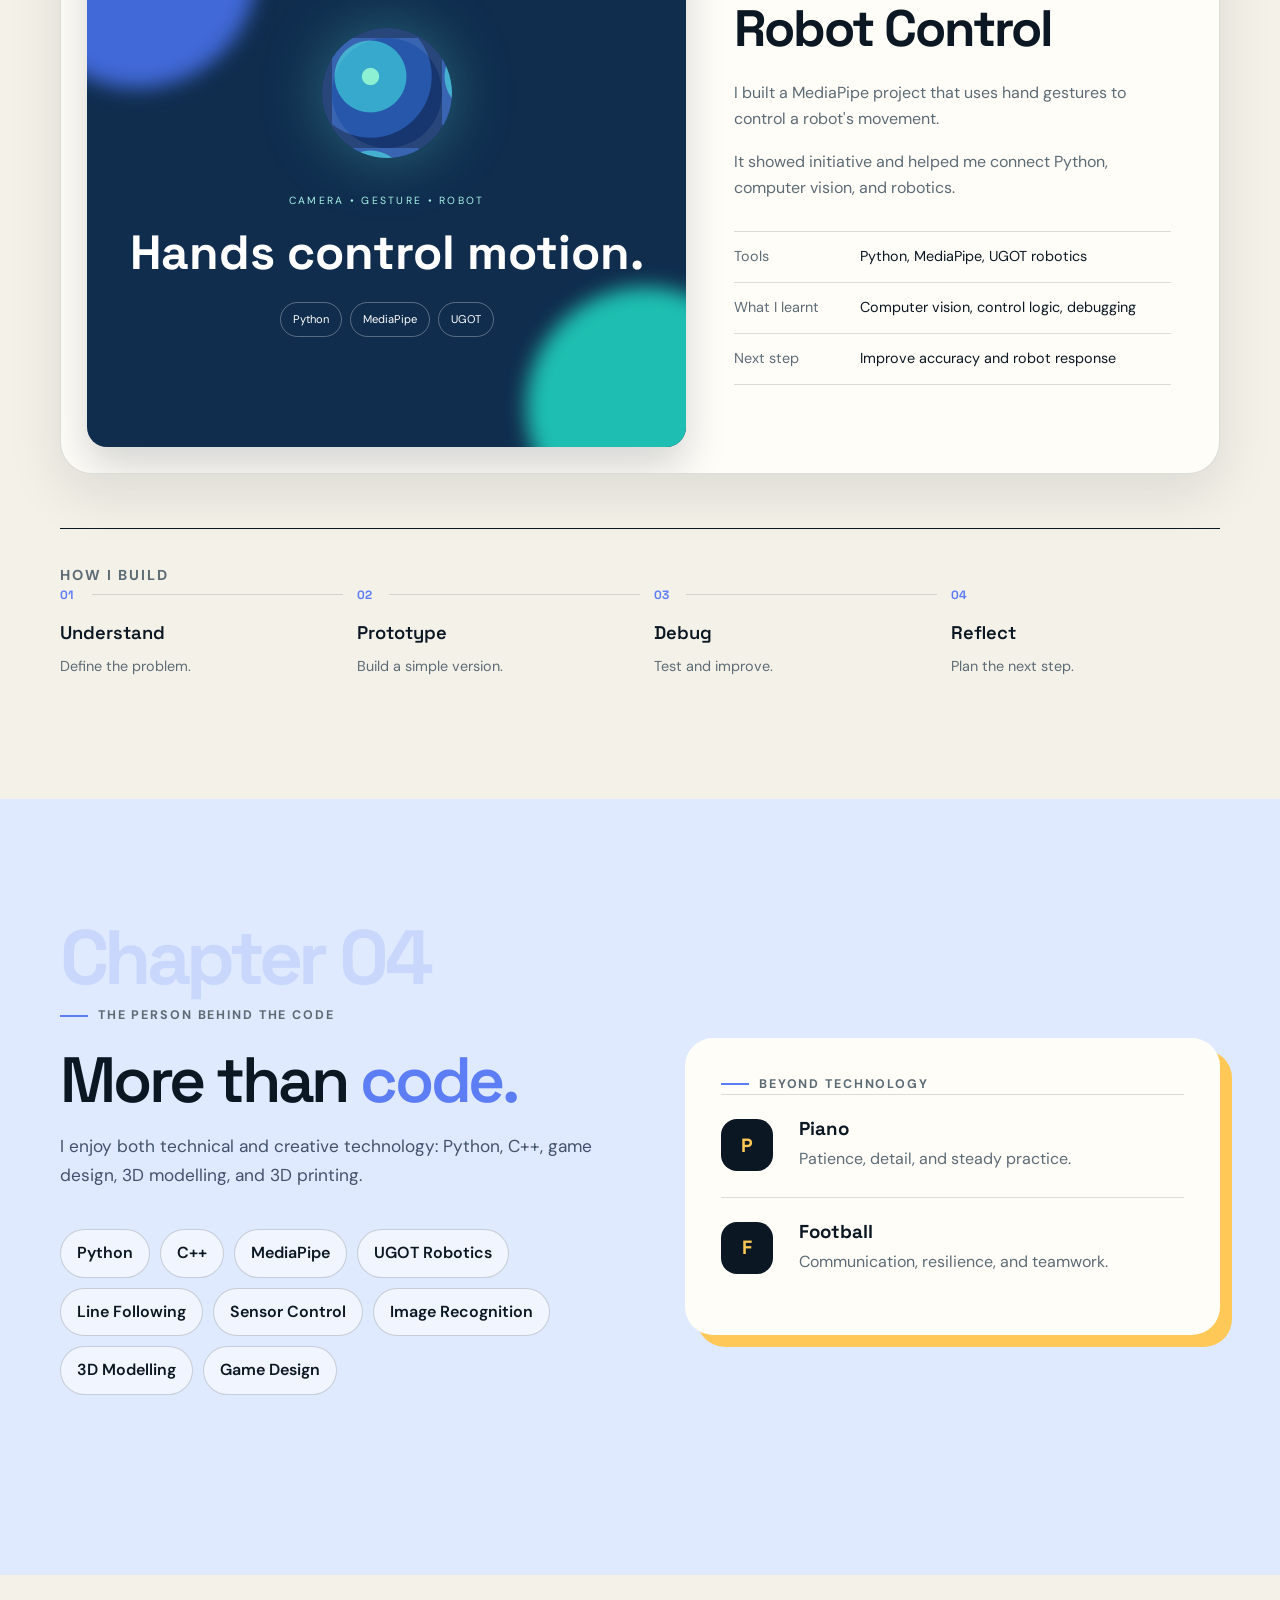
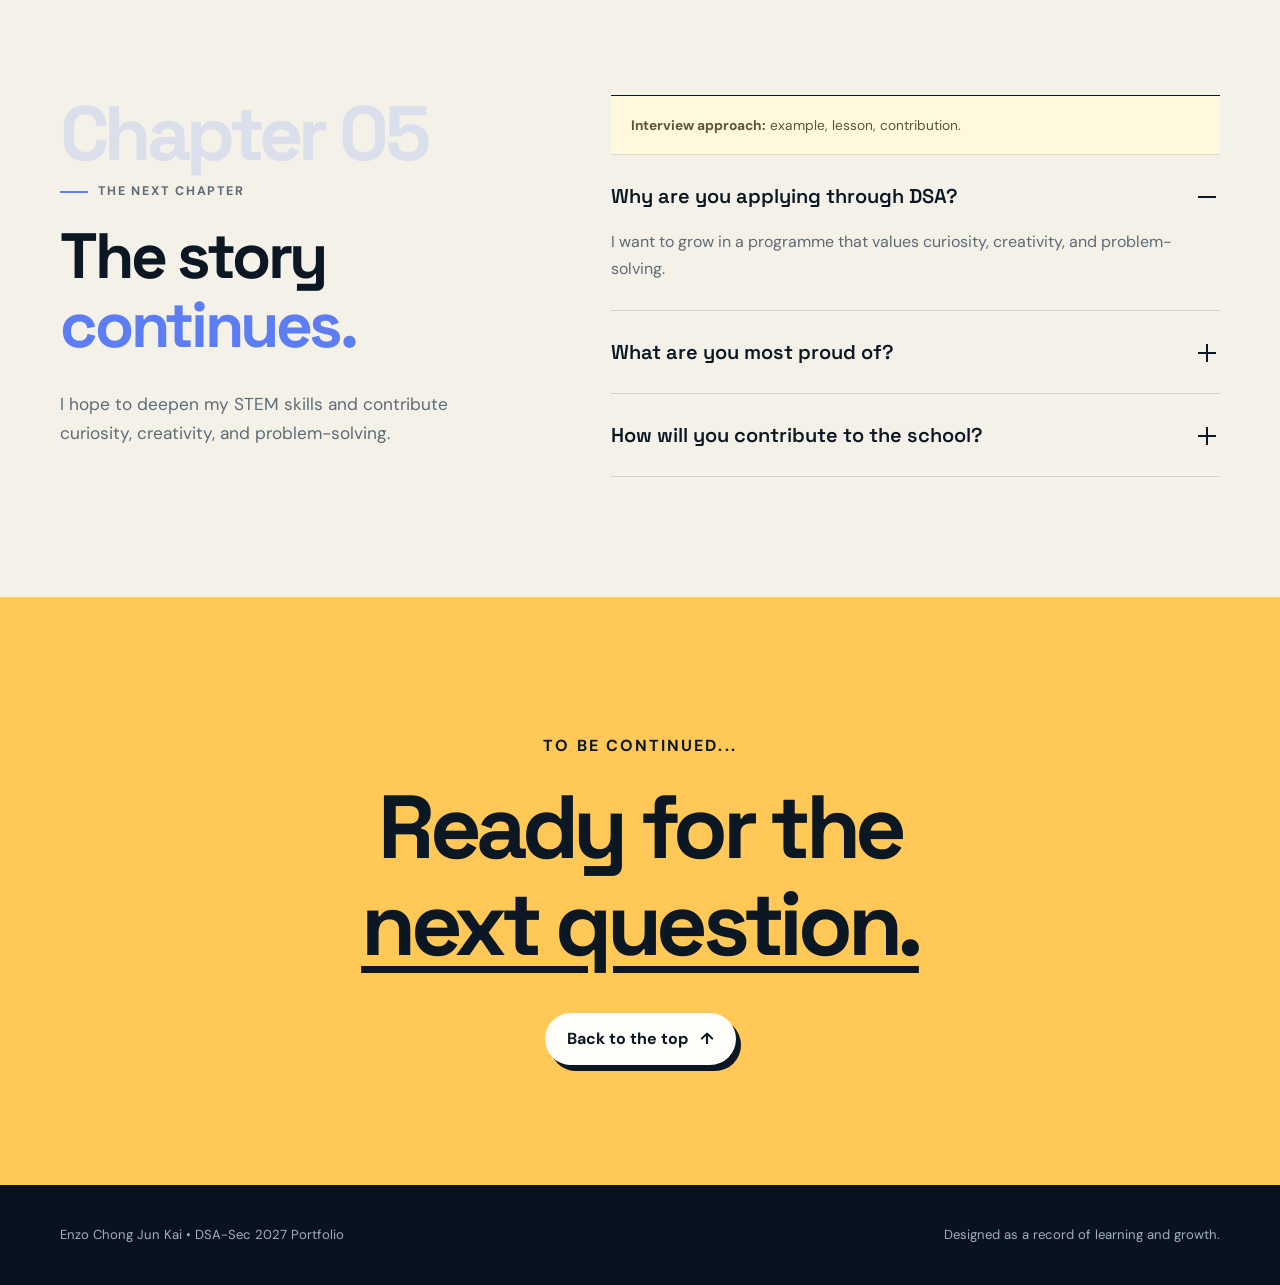
==== commit 9feef424: "Reverse achievement order" ====
--- a/index.html
+++ b/index.html
@@ -123,9 +123,45 @@
           <p>Each competition gave me a different problem to solve and a lesson to carry forward.</p>
         </div>
         <div class="achievement-grid competition-grid">
+          <article class="achievement-card featured reveal">
+            <div class="achievement-year">2025</div>
+            <div class="achievement-icon" aria-hidden="true">01</div>
+            <p class="achievement-type">Competition</p>
+            <h3>National Thinkers' Challenge 2025</h3>
+            <p class="award">Top 8 Finalist <span>attachments + teamwork</span></p>
+            <div class="competition-notes">
+              <div><dt>Task</dt><dd>Use design thinking and technology ideas to address cyber safety and wellness.</dd></div>
+              <div><dt>Solution</dt><dd>Used attachments and teamwork to present a clear solution with the Infocomm CCA team.</dd></div>
+              <details class="lesson-details"><summary>Lesson learnt<span></span></summary><p>A strong solution must be useful, clear, and easy for people to understand.</p></details>
+            </div>
+          </article>
+          <article class="achievement-card reveal">
+            <div class="achievement-year">2025</div>
+            <div class="achievement-icon" aria-hidden="true">02</div>
+            <p class="achievement-type">Competition</p>
+            <h3>NRC 2025 AI Maker Series</h3>
+            <p class="award">Line-following AI robot <span>obstacle + image recognition</span></p>
+            <div class="competition-notes">
+              <div><dt>Task</dt><dd>Use AI and robotics to navigate challenges and make decisions.</dd></div>
+              <div><dt>Solution</dt><dd>Used ultrasonic obstacle detection, line-following code, and image recognition at forks.</dd></div>
+              <details class="lesson-details"><summary>Lesson learnt<span></span></summary><p>Autonomous robots need reliable sensing before smart decisions can happen.</p></details>
+            </div>
+          </article>
+          <article class="achievement-card reveal">
+            <div class="achievement-year">2024</div>
+            <div class="achievement-icon" aria-hidden="true">03</div>
+            <p class="achievement-type">Competition</p>
+            <h3>NRC 2024 Open Category</h3>
+            <p class="award">Pipe support alert robot <span>ultrasonic + arm + siren</span></p>
+            <div class="competition-notes">
+              <div><dt>Task</dt><dd>Create a robotics solution for a practical problem.</dd></div>
+              <div><dt>Solution</dt><dd>Used an ultrasonic sensor to detect pipe distance, a robotic arm to hold the pipe, and a siren alert.</dd></div>
+              <details class="lesson-details"><summary>Lesson learnt<span></span></summary><p>Robots are most useful when sensors, action, and communication work together.</p></details>
+            </div>
+          </article>
           <article class="achievement-card reveal">
             <div class="achievement-year">2023</div>
-            <div class="achievement-icon" aria-hidden="true">01</div>
+            <div class="achievement-icon" aria-hidden="true">04</div>
             <p class="achievement-type">Competition</p>
             <h3>FIRST LEGO League 2023</h3>
             <p class="award">Robot missions <span>LEGO build + code</span></p>
@@ -133,42 +169,6 @@
               <div><dt>Task</dt><dd>Build and program an autonomous LEGO robot to complete mission-based challenges.</dd></div>
               <div><dt>Solution</dt><dd>Designed attachments with teammates and used complex code for the robot runs.</dd></div>
               <details class="lesson-details"><summary>Lesson learnt<span></span></summary><p>Good design needs teamwork, testing, and fast iteration.</p></details>
-            </div>
-          </article>
-          <article class="achievement-card reveal">
-            <div class="achievement-year">2024</div>
-            <div class="achievement-icon" aria-hidden="true">02</div>
-            <p class="achievement-type">Competition</p>
-            <h3>NRC 2024 Open Category</h3>
-            <p class="award">Pipe support alert robot <span>ultrasonic + arm + siren</span></p>
-            <div class="competition-notes">
-              <div><dt>Task</dt><dd>Create a robotics solution for a practical problem.</dd></div>
-              <div><dt>Solution</dt><dd>Used an ultrasonic sensor to detect pipe distance, a robotic arm to hold the pipe, and a siren alert.</dd></div>
-              <details class="lesson-details"><summary>Lesson learnt<span></span></summary><p>Robots are most useful when sensors, action, and communication work together.</p></details>
-            </div>
-          </article>
-          <article class="achievement-card reveal">
-            <div class="achievement-year">2025</div>
-            <div class="achievement-icon" aria-hidden="true">03</div>
-            <p class="achievement-type">Competition</p>
-            <h3>NRC 2025 AI Maker Series</h3>
-            <p class="award">Line-following AI robot <span>obstacle + image recognition</span></p>
-            <div class="competition-notes">
-              <div><dt>Task</dt><dd>Use AI and robotics to navigate challenges and make decisions.</dd></div>
-              <div><dt>Solution</dt><dd>Used ultrasonic obstacle detection, line-following code, and image recognition at forks.</dd></div>
-              <details class="lesson-details"><summary>Lesson learnt<span></span></summary><p>Autonomous robots need reliable sensing before smart decisions can happen.</p></details>
-            </div>
-          </article>
-          <article class="achievement-card featured reveal">
-            <div class="achievement-year">2025</div>
-            <div class="achievement-icon" aria-hidden="true">04</div>
-            <p class="achievement-type">Competition</p>
-            <h3>National Thinkers' Challenge 2025</h3>
-            <p class="award">Top 8 Finalist <span>attachments + teamwork</span></p>
-            <div class="competition-notes">
-              <div><dt>Task</dt><dd>Use design thinking and technology ideas to address cyber safety and wellness.</dd></div>
-              <div><dt>Solution</dt><dd>Used attachments and teamwork to present a clear solution with the Infocomm CCA team.</dd></div>
-              <details class="lesson-details"><summary>Lesson learnt<span></span></summary><p>A strong solution must be useful, clear, and easy for people to understand.</p></details>
             </div>
           </article>
         </div>
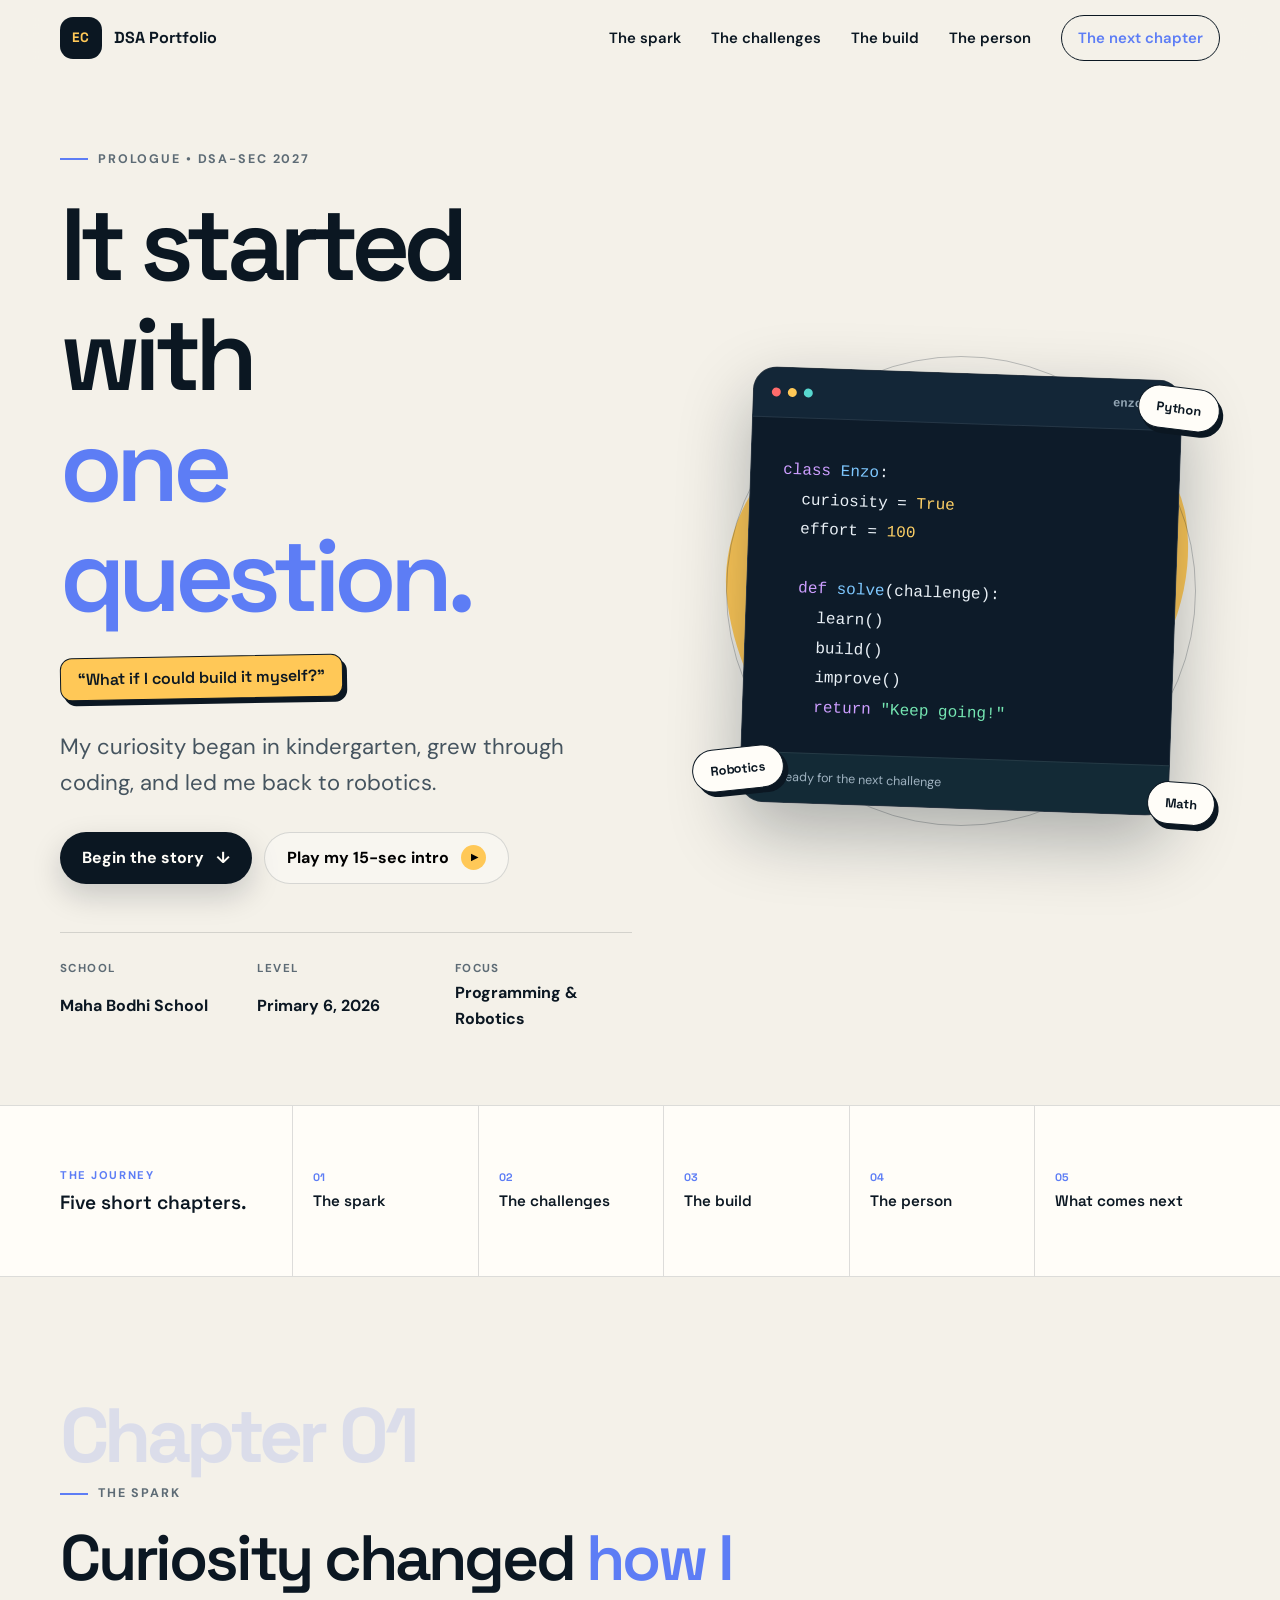
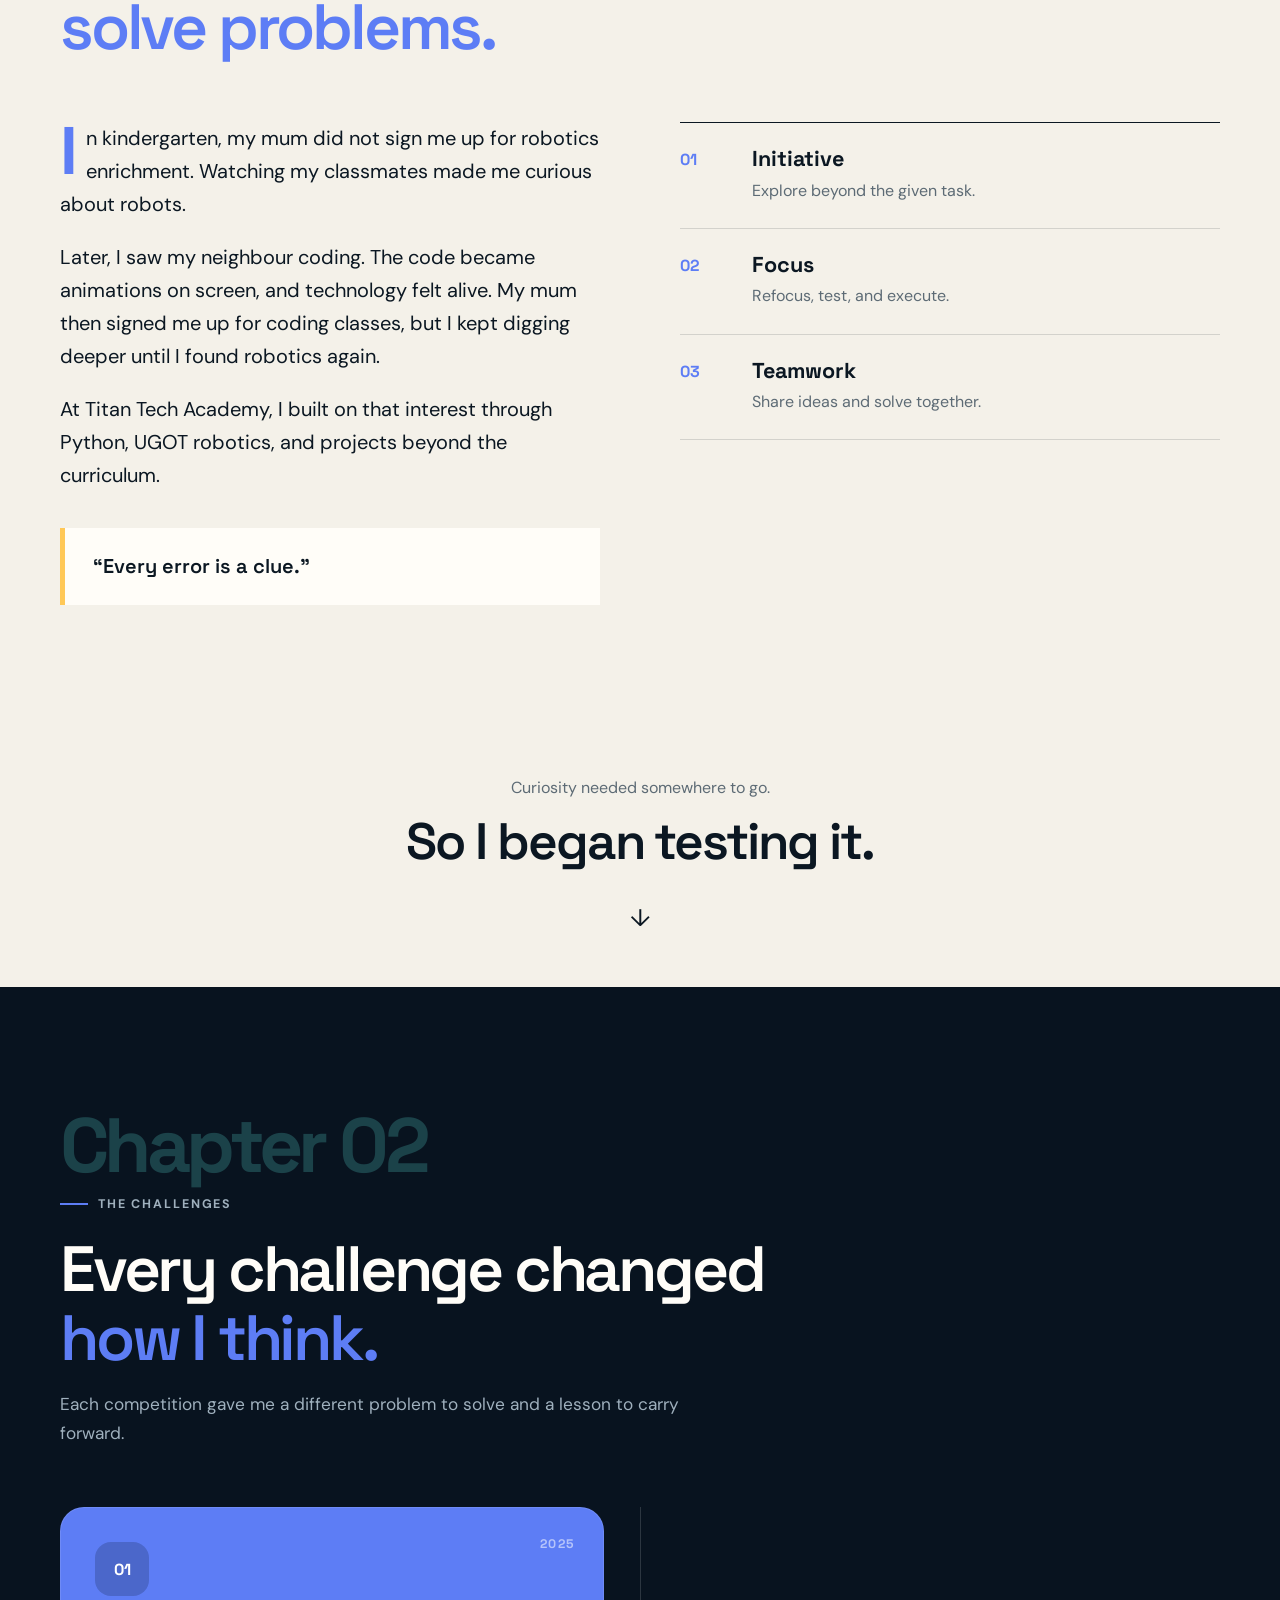
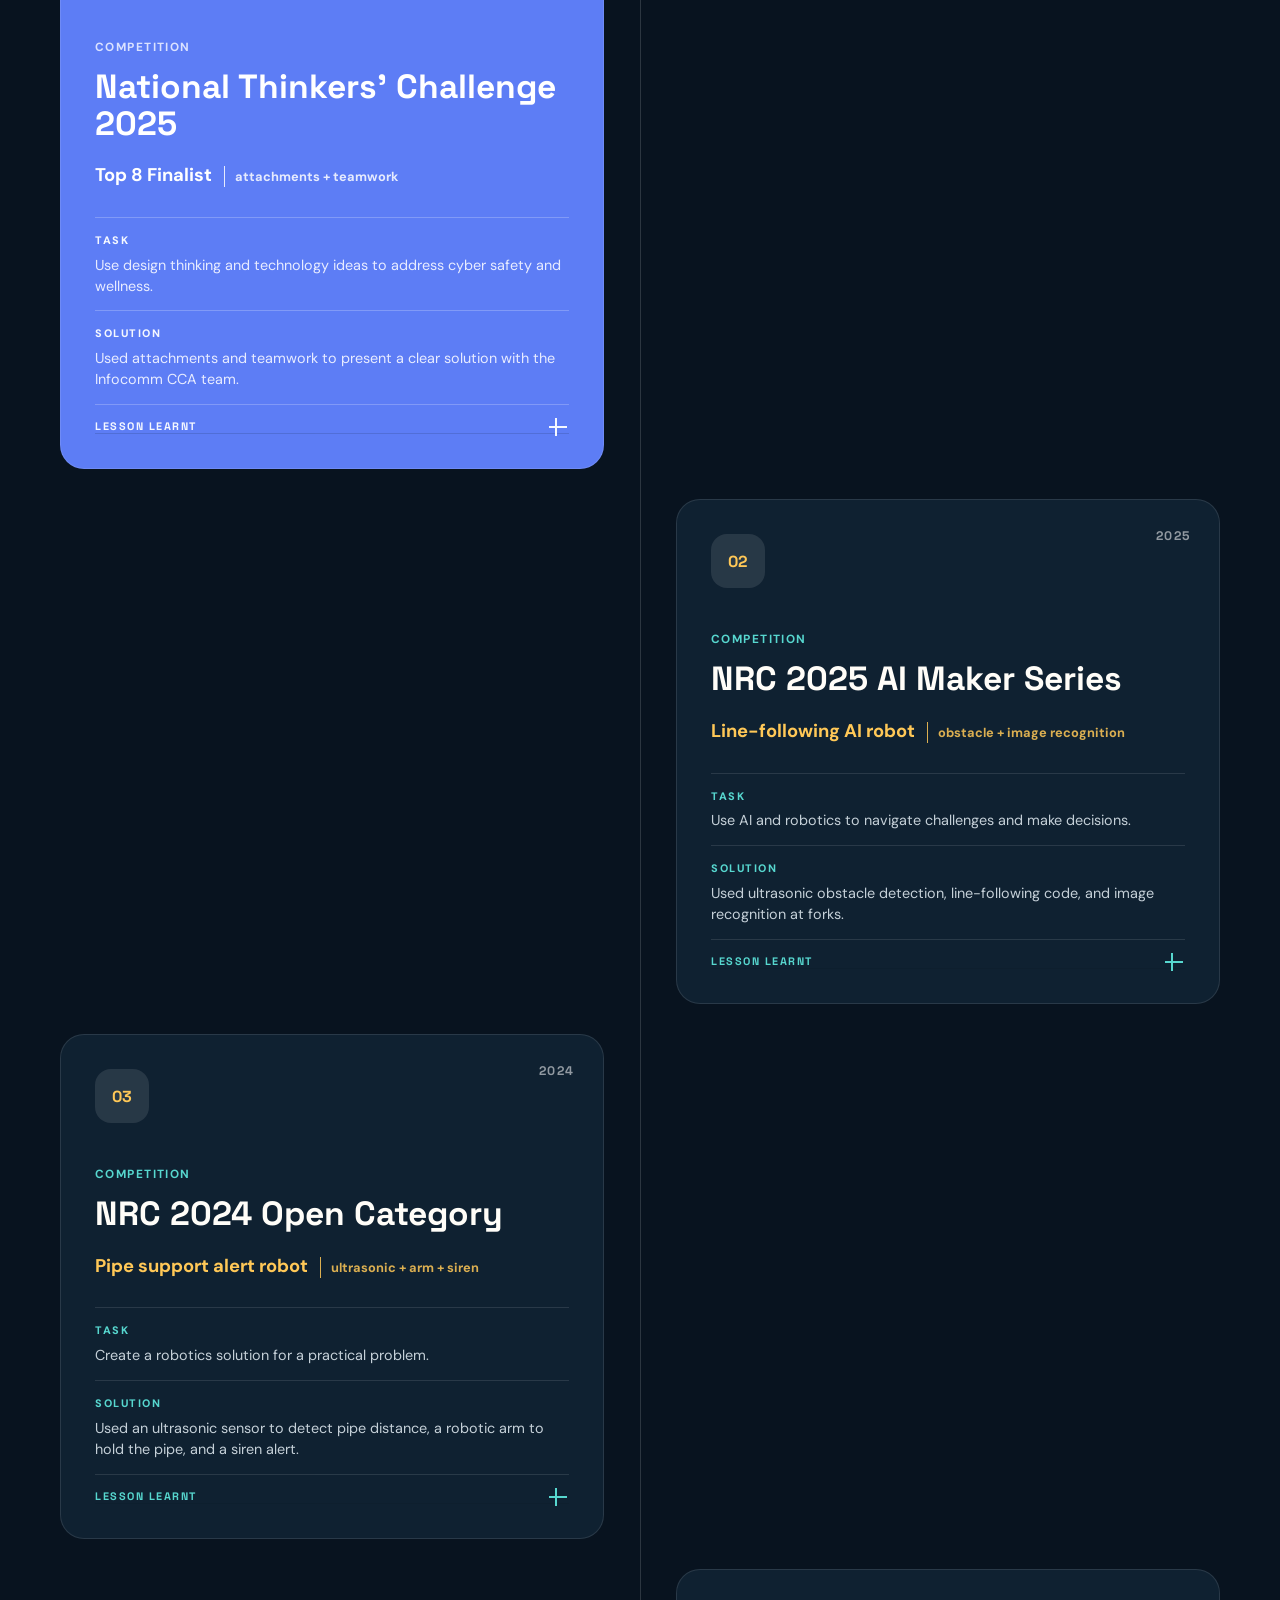
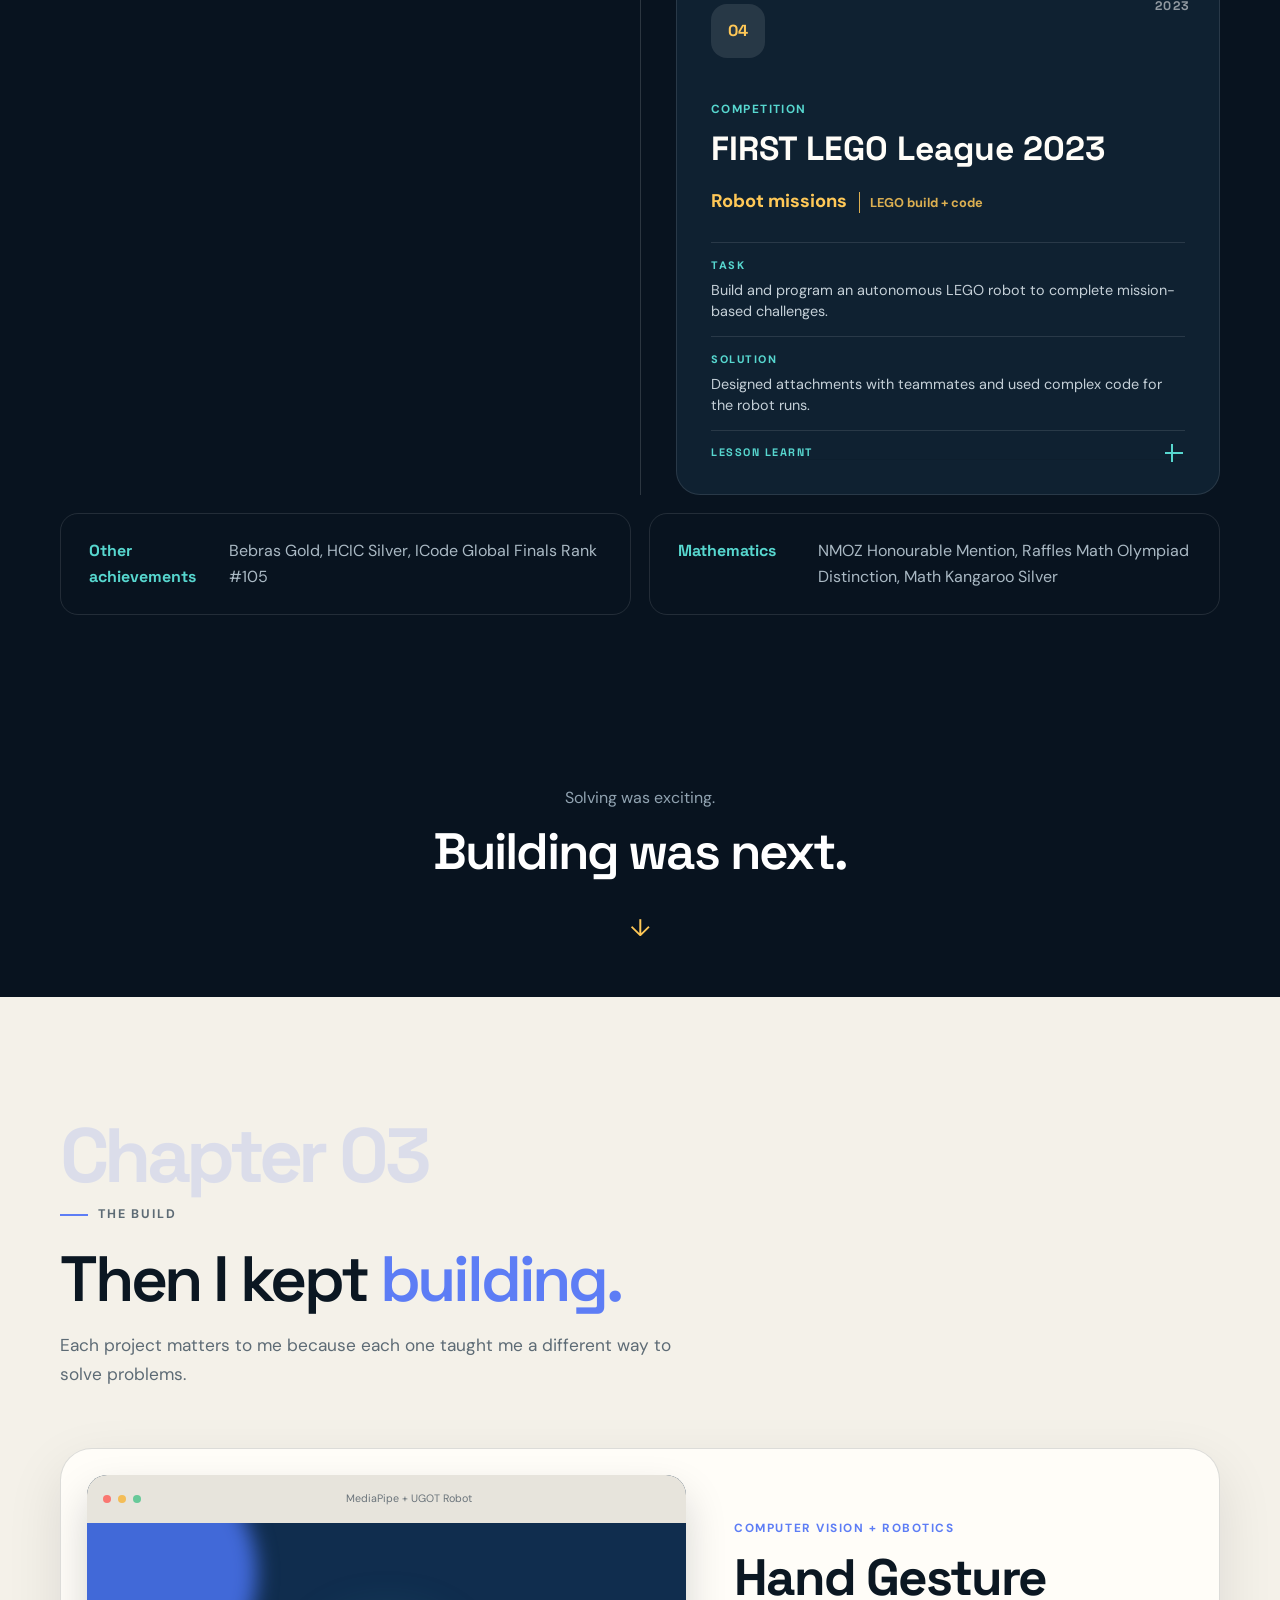
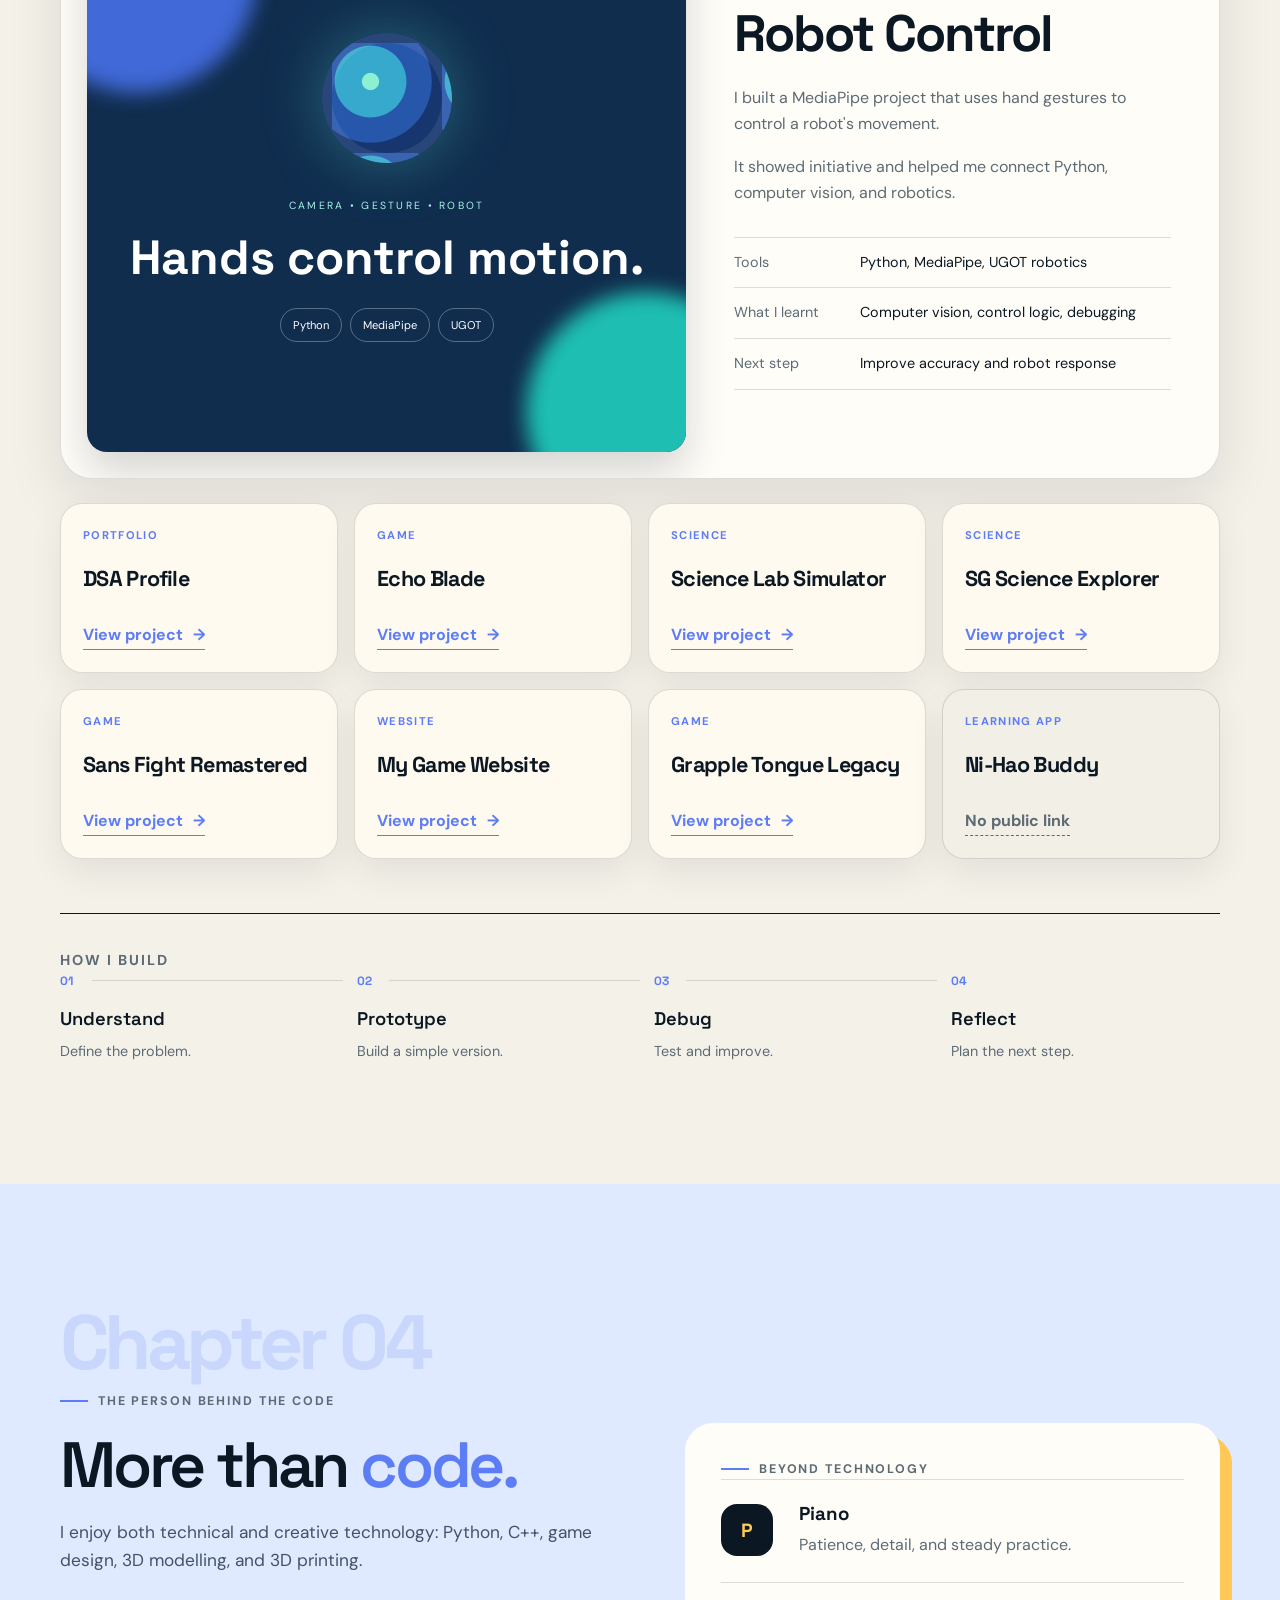
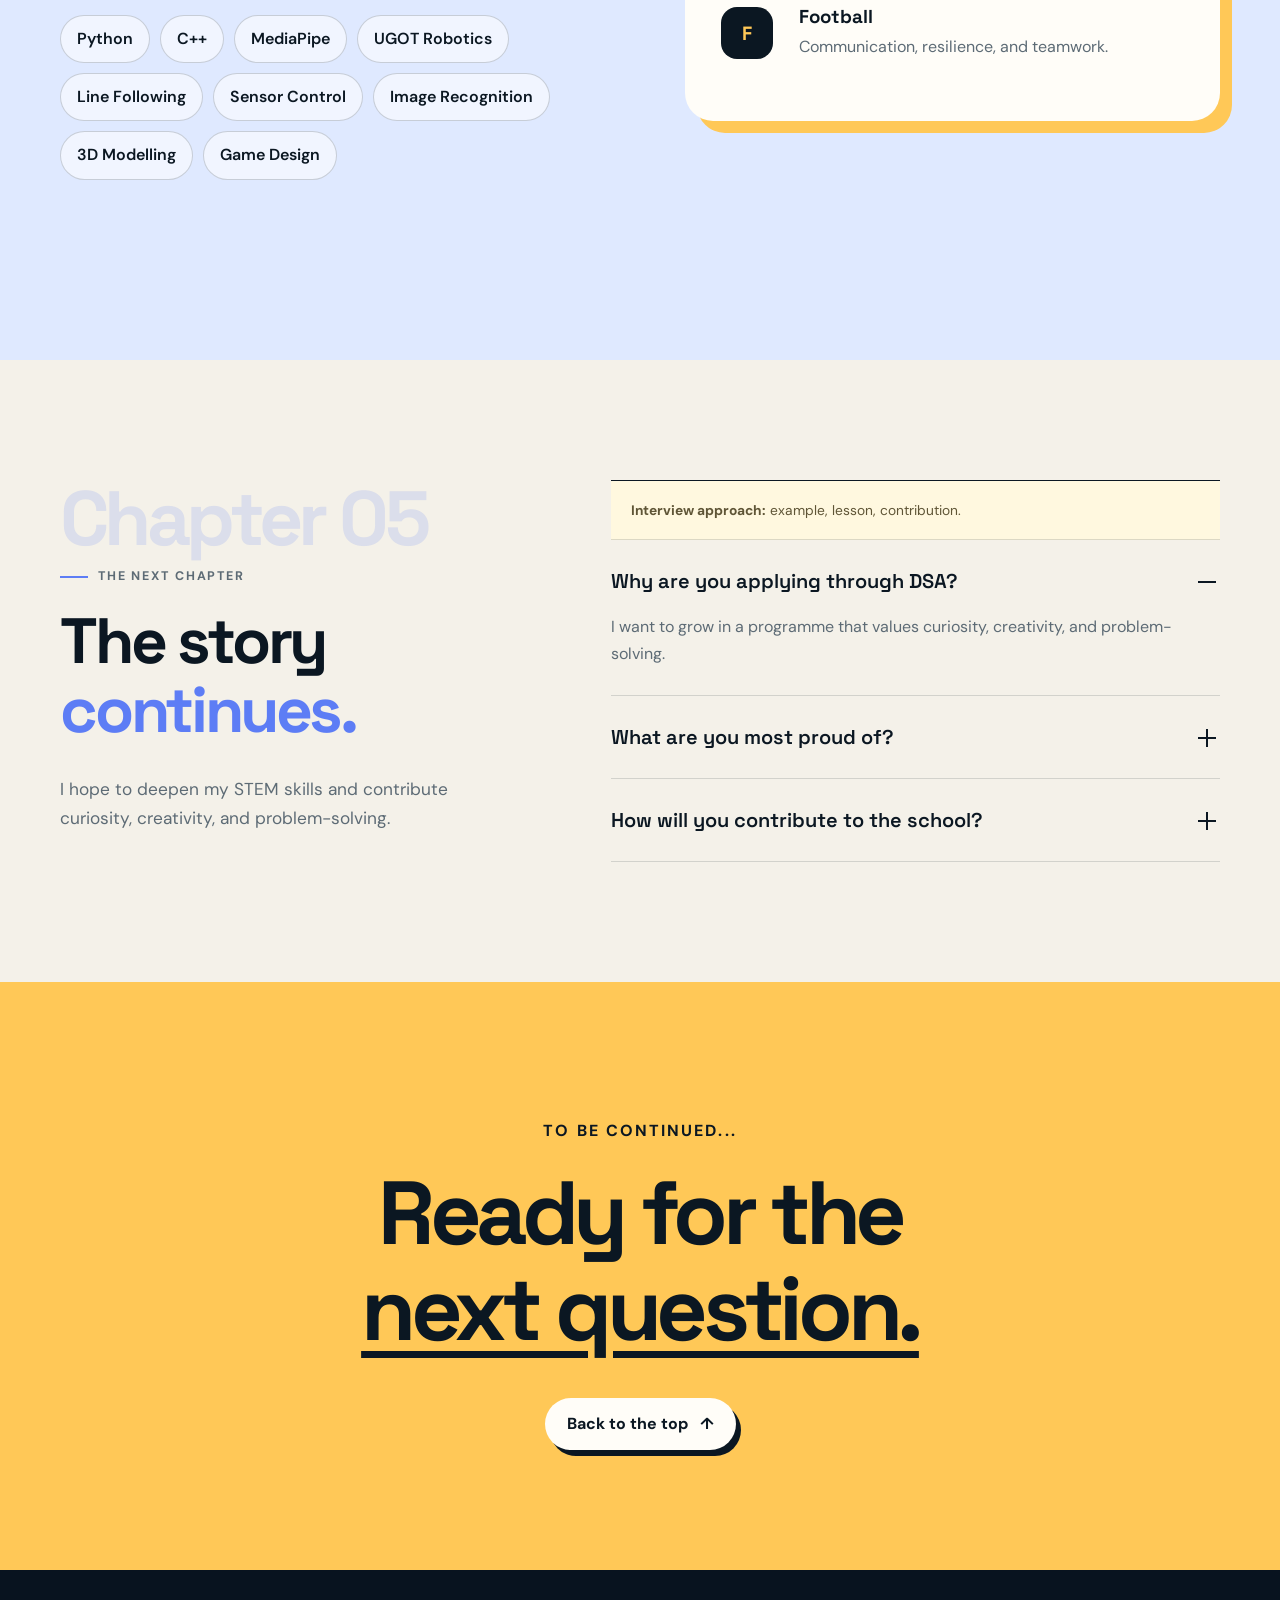
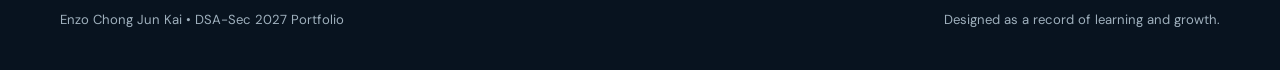
==== commit f54d5d1d: "Add project links gallery" ====
--- a/index.html
+++ b/index.html
@@ -14,7 +14,7 @@
   <link rel="preconnect" href="https://fonts.googleapis.com">
   <link rel="preconnect" href="https://fonts.gstatic.com" crossorigin>
   <link href="https://fonts.googleapis.com/css2?family=DM+Sans:wght@400;500;600;700&family=Space+Grotesk:wght@500;600;700&display=swap" rel="stylesheet">
-  <link rel="stylesheet" href="styles.css">
+  <link rel="stylesheet" href="styles.css?v=project-links">
 </head>
 <body>
   <a class="skip-link" href="#main">Skip to content</a>
@@ -185,7 +185,8 @@
       <div class="section-heading reveal">
         <p class="chapter-number">Chapter 03</p>
         <p class="eyebrow"><span></span> The build</p>
-        <h2>Then I connected <em>vision to robotics.</em></h2>
+        <h2>Then I kept <em>building.</em></h2>
+        <p>Each project matters to me because each one taught me a different way to solve problems.</p>
       </div>
       <article class="project-card reveal">
         <div class="project-preview" aria-label="Hand gesture robot control preview">
@@ -209,6 +210,48 @@
           </ul>
         </div>
       </article>
+      <div class="project-gallery reveal" aria-label="Project links">
+        <article class="project-link-card">
+          <p>Portfolio</p>
+          <h3>DSA Profile</h3>
+          <a class="text-link" href="https://github.com/chongjunkai/dsa-profile" target="_blank" rel="noopener">View project <span aria-hidden="true">&rarr;</span></a>
+        </article>
+        <article class="project-link-card">
+          <p>Game</p>
+          <h3>Echo Blade</h3>
+          <a class="text-link" href="https://github.com/chongjunkai/echo-blade" target="_blank" rel="noopener">View project <span aria-hidden="true">&rarr;</span></a>
+        </article>
+        <article class="project-link-card">
+          <p>Science</p>
+          <h3>Science Lab Simulator</h3>
+          <a class="text-link" href="https://github.com/chongjunkai/Science-Lab-Simulator" target="_blank" rel="noopener">View project <span aria-hidden="true">&rarr;</span></a>
+        </article>
+        <article class="project-link-card">
+          <p>Science</p>
+          <h3>SG Science Explorer</h3>
+          <a class="text-link" href="https://github.com/chongjunkai/SG-Science-Explorer" target="_blank" rel="noopener">View project <span aria-hidden="true">&rarr;</span></a>
+        </article>
+        <article class="project-link-card">
+          <p>Game</p>
+          <h3>Sans Fight Remastered</h3>
+          <a class="text-link" href="https://github.com/chongjunkai/Sans-fight-remastered" target="_blank" rel="noopener">View project <span aria-hidden="true">&rarr;</span></a>
+        </article>
+        <article class="project-link-card">
+          <p>Website</p>
+          <h3>My Game Website</h3>
+          <a class="text-link" href="https://github.com/chongjunkai/My-game-website" target="_blank" rel="noopener">View project <span aria-hidden="true">&rarr;</span></a>
+        </article>
+        <article class="project-link-card">
+          <p>Game</p>
+          <h3>Grapple Tongue Legacy</h3>
+          <a class="text-link" href="https://github.com/chongjunkai/grapple-tougue-legacy" target="_blank" rel="noopener">View project <span aria-hidden="true">&rarr;</span></a>
+        </article>
+        <article class="project-link-card no-link">
+          <p>Learning app</p>
+          <h3>Ni-Hao Buddy</h3>
+          <span class="text-link text-link-muted">No public link</span>
+        </article>
+      </div>
       <div class="build-process reveal" aria-label="My project process">
         <p class="process-label">How I build</p>
         <ol>
@@ -254,7 +297,7 @@
         </details>
         <details>
           <summary>What are you most proud of?<span></span></summary>
-          <p>I am proud of building the MediaPipe robot-control project by connecting different technologies.</p>
+          <p>I am proud of all my projects. Each one shows a different part of my learning: robotics, coding, games, science, design, and persistence.</p>
         </details>
         <details>
           <summary>How will you contribute to the school?<span></span></summary>
--- a/styles.css
+++ b/styles.css
@@ -168,6 +168,12 @@
 .project-details li { display: grid; grid-template-columns: 110px 1fr; gap: 16px; padding: 13px 0; border-bottom: 1px solid var(--line); font-size: .9rem; }
 .project-details span { color: var(--muted); }
 .text-link { display: inline-flex; gap: 10px; color: var(--blue); font-weight: 700; text-decoration: none; border-bottom: 1px solid currentColor; }
+.text-link-muted { color: var(--muted); border-bottom-style: dashed; }
+.project-gallery { display: grid; grid-template-columns: repeat(4, 1fr); gap: 16px; margin-top: 24px; }
+.project-link-card { display: flex; min-height: 170px; flex-direction: column; align-items: flex-start; justify-content: space-between; padding: 22px; background: #fffaf0; border: 1px solid var(--line); border-radius: 22px; box-shadow: 0 14px 35px rgba(8,19,31,.07); }
+.project-link-card p { margin: 0; color: var(--blue); font-size: .7rem; font-weight: 700; letter-spacing: .12em; text-transform: uppercase; }
+.project-link-card h3 { margin: 14px 0 24px; font-size: 1.35rem; letter-spacing: -.03em; }
+.project-link-card.no-link { background: #f2efe7; }
 .build-process { margin-top: 54px; padding-top: 28px; border-top: 1px solid var(--ink); }
 .process-label { margin: 0 0 26px; color: var(--blue); font-size: .75rem; font-weight: 700; letter-spacing: .14em; text-transform: uppercase; }
 .build-process ol { display: grid; grid-template-columns: repeat(4, 1fr); gap: 28px; margin: 0; padding: 0; list-style: none; }
@@ -233,6 +239,7 @@
   .hero { grid-template-columns: 1fr; gap: 20px; padding-top: 60px; }.hero-visual{min-height:480px}.hero-copy{text-align:left}
   .about-grid, .growth-grid, .interview { grid-template-columns: 1fr; gap: 50px; }.interview-intro{position:static}
   .project-card { grid-template-columns: 1fr; }.project-preview{min-height:480px;margin:20px 20px 0}.project-copy{padding:40px}
+  .project-gallery { grid-template-columns: repeat(2, 1fr); }
   .story-map { grid-template-columns: repeat(5,1fr); min-height:auto; padding-block:18px }.story-map .proof-intro{grid-column:1/-1;border-bottom:1px solid var(--line);padding-left:0}.story-map > *{padding:18px 12px}.story-map a:nth-child(2){border-left:0}
   .build-process ol { grid-template-columns: 1fr 1fr; }.build-process li:nth-child(2) > span::after { display:none; }
   .achievement-grid::before{left:22px}.achievement-card{width:calc(100% - 55px);margin-left:55px!important}.achievement-card::after{left:auto!important;right:100%!important;width:33px}
@@ -243,6 +250,7 @@
   .hero-visual{min-height:410px}.orbit-one{width:340px;height:340px}.orbit-two{width:280px;height:280px}.floating-chip{font-size:.68rem}.chip-one{right:2%}.chip-two{left:2%}
   .achievement-grid, .more-achievements { grid-template-columns: 1fr; }.achievement-card{min-height:auto}.more-achievements div{grid-template-columns:1fr;gap:6px}
   .project-preview{min-height:390px;margin:12px 12px 0}.project-copy{padding:34px 24px}.project-details li{grid-template-columns:1fr;gap:2px}
+  .project-gallery { grid-template-columns: 1fr; }.project-link-card { min-height: 140px; }
   .beyond-card{padding:26px;box-shadow:7px 8px 0 var(--yellow)}.footer .shell{display:block}.project-pills span:last-child{display:none}
   .story-map{grid-template-columns:1fr 1fr}.story-map a{border-top:1px solid var(--line)}.story-map a:nth-child(even){border-left:0}.story-map a:last-child{grid-column:1/-1;border-left:0}.story-map > *{padding:15px 10px}.story-map .proof-intro{padding-inline:0!important}
   .story-bridge{min-height:210px}.achievement-card{padding:28px 24px}.achievement-grid::before{left:12px}.achievement-card{width:calc(100% - 34px);margin-left:34px!important}.achievement-card::after{width:21px}
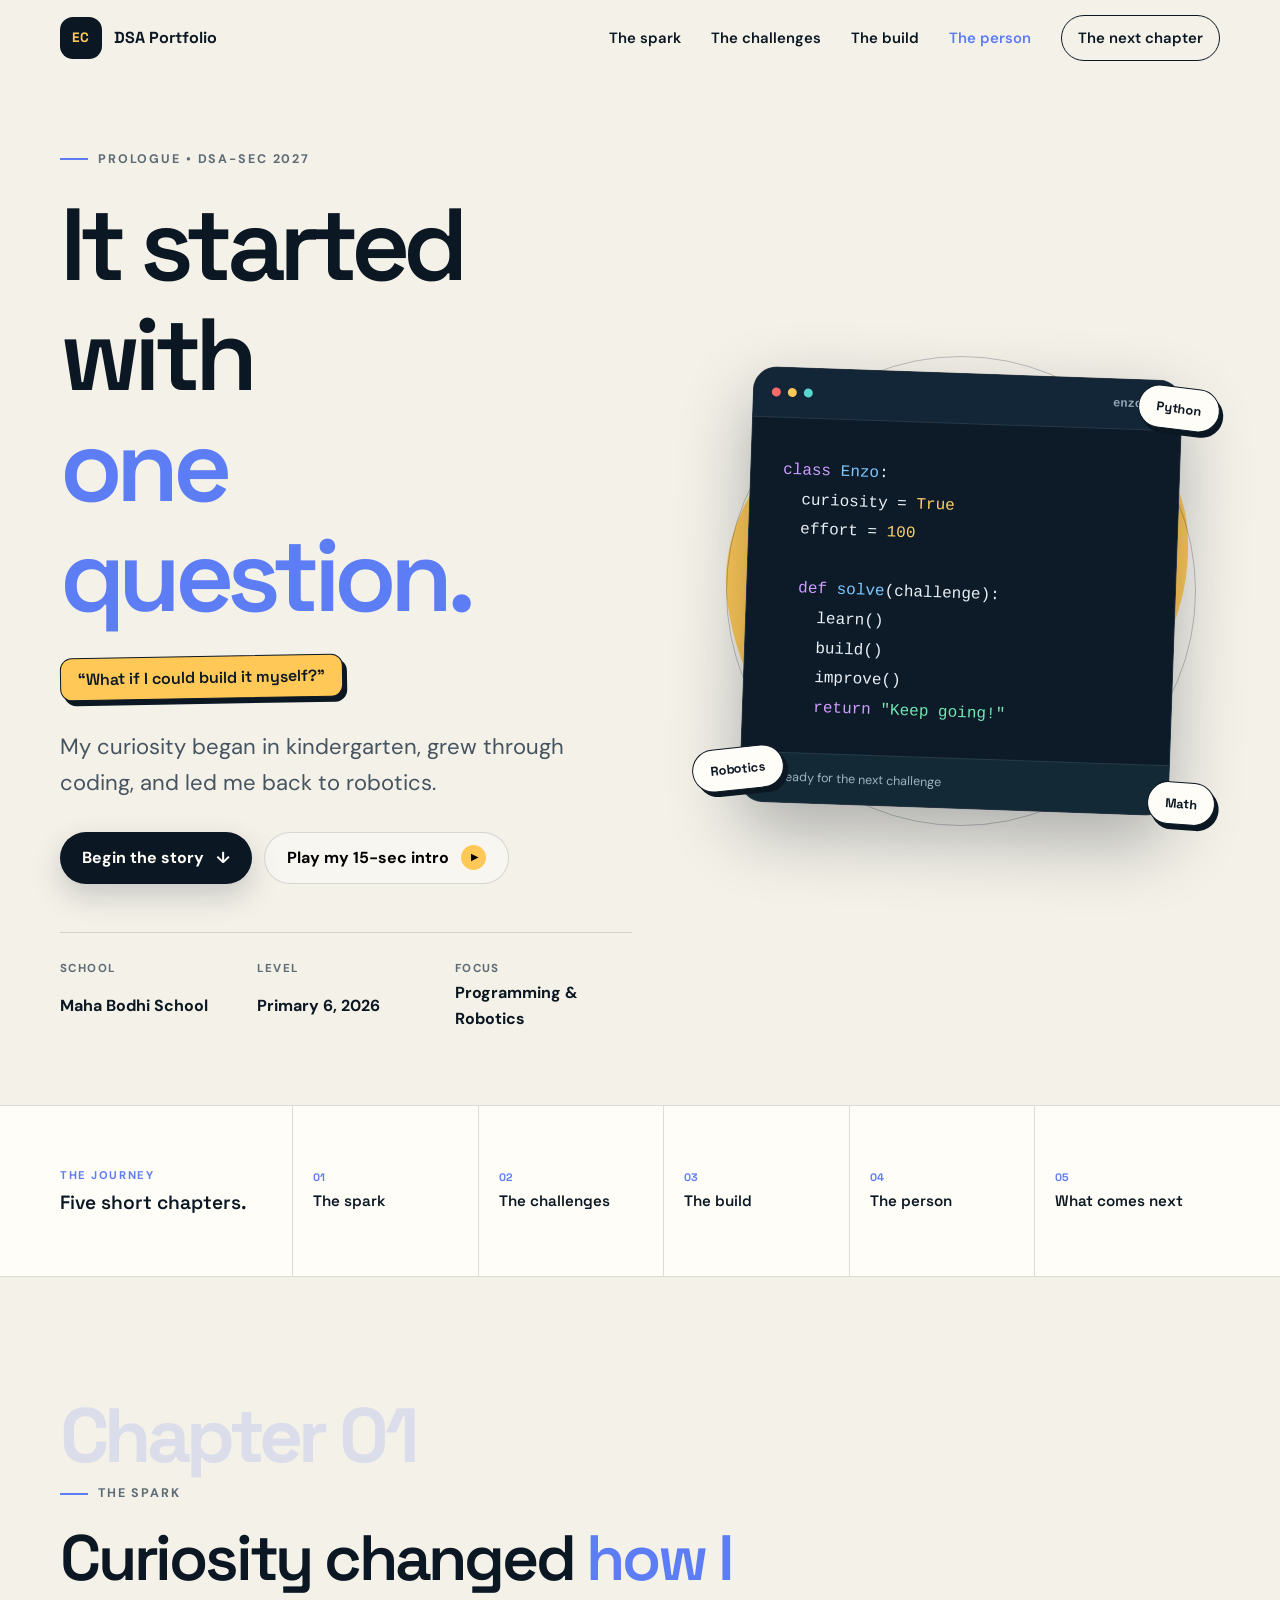
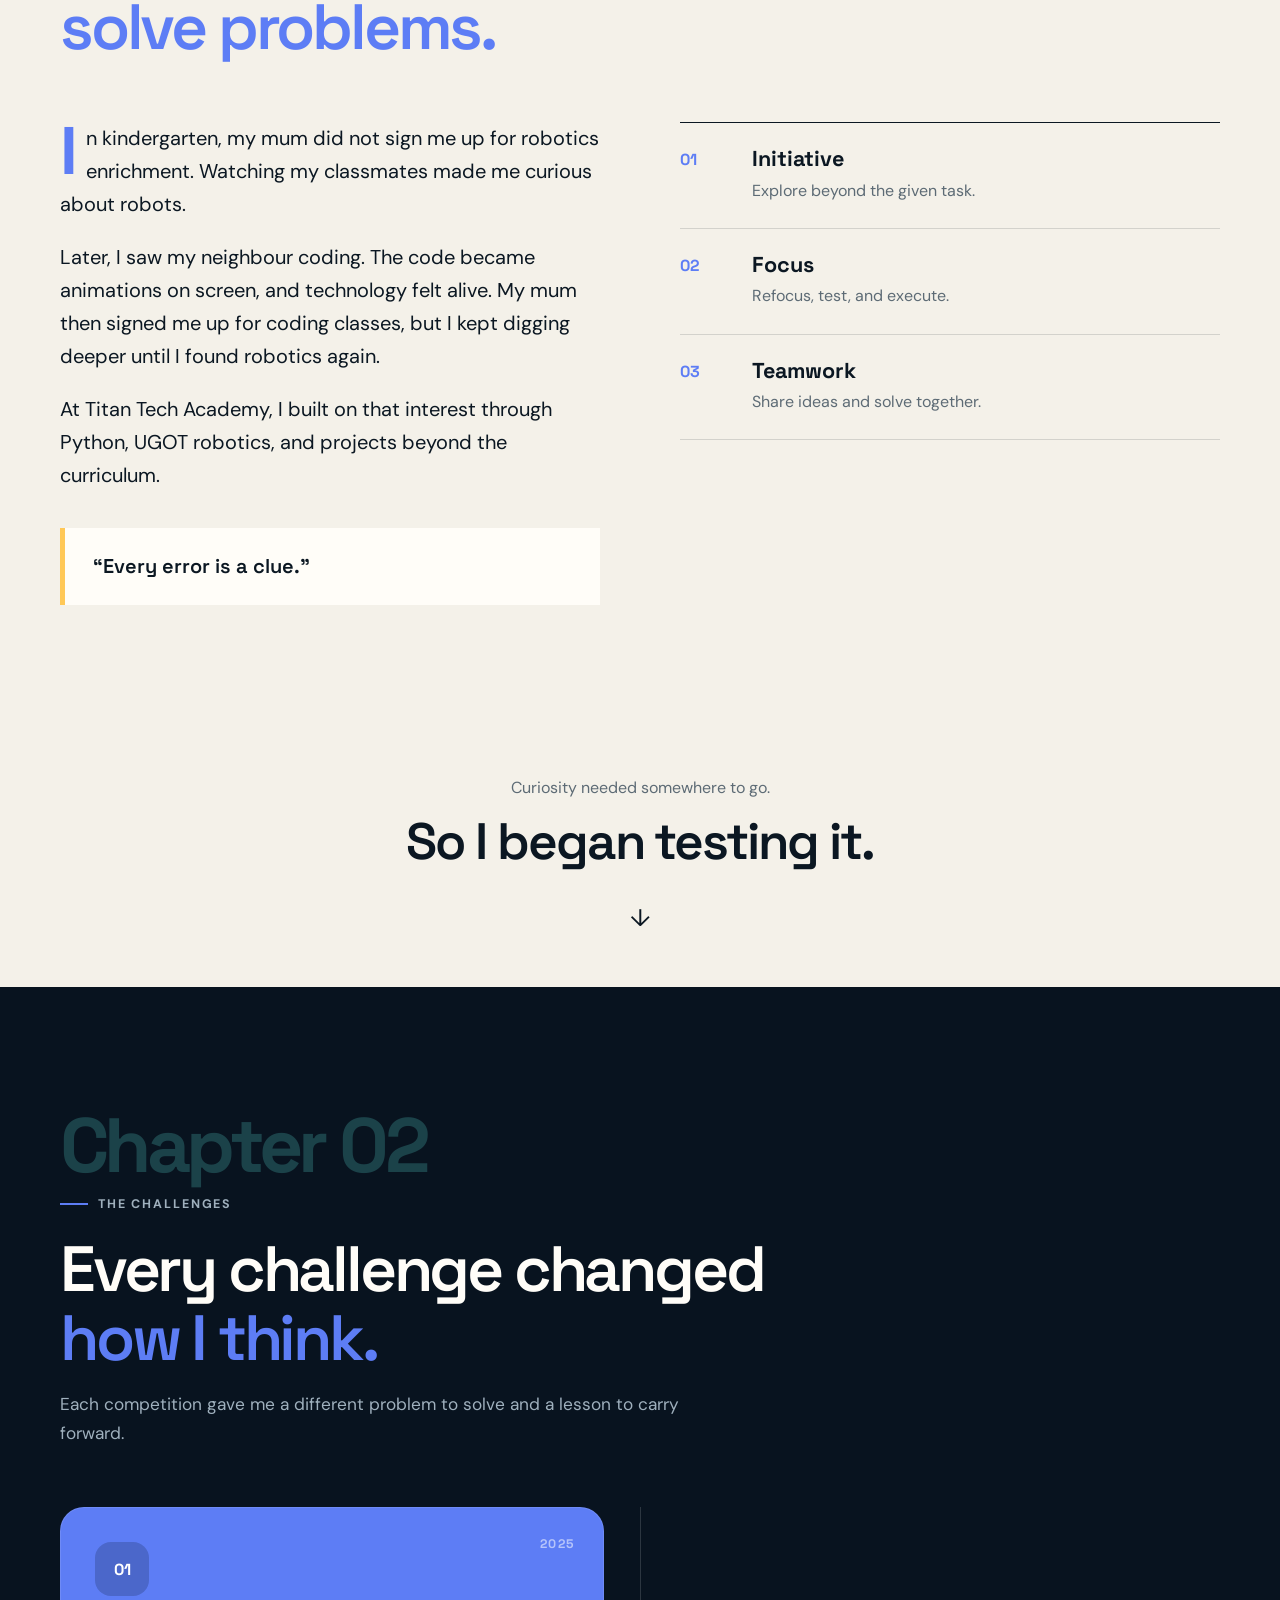
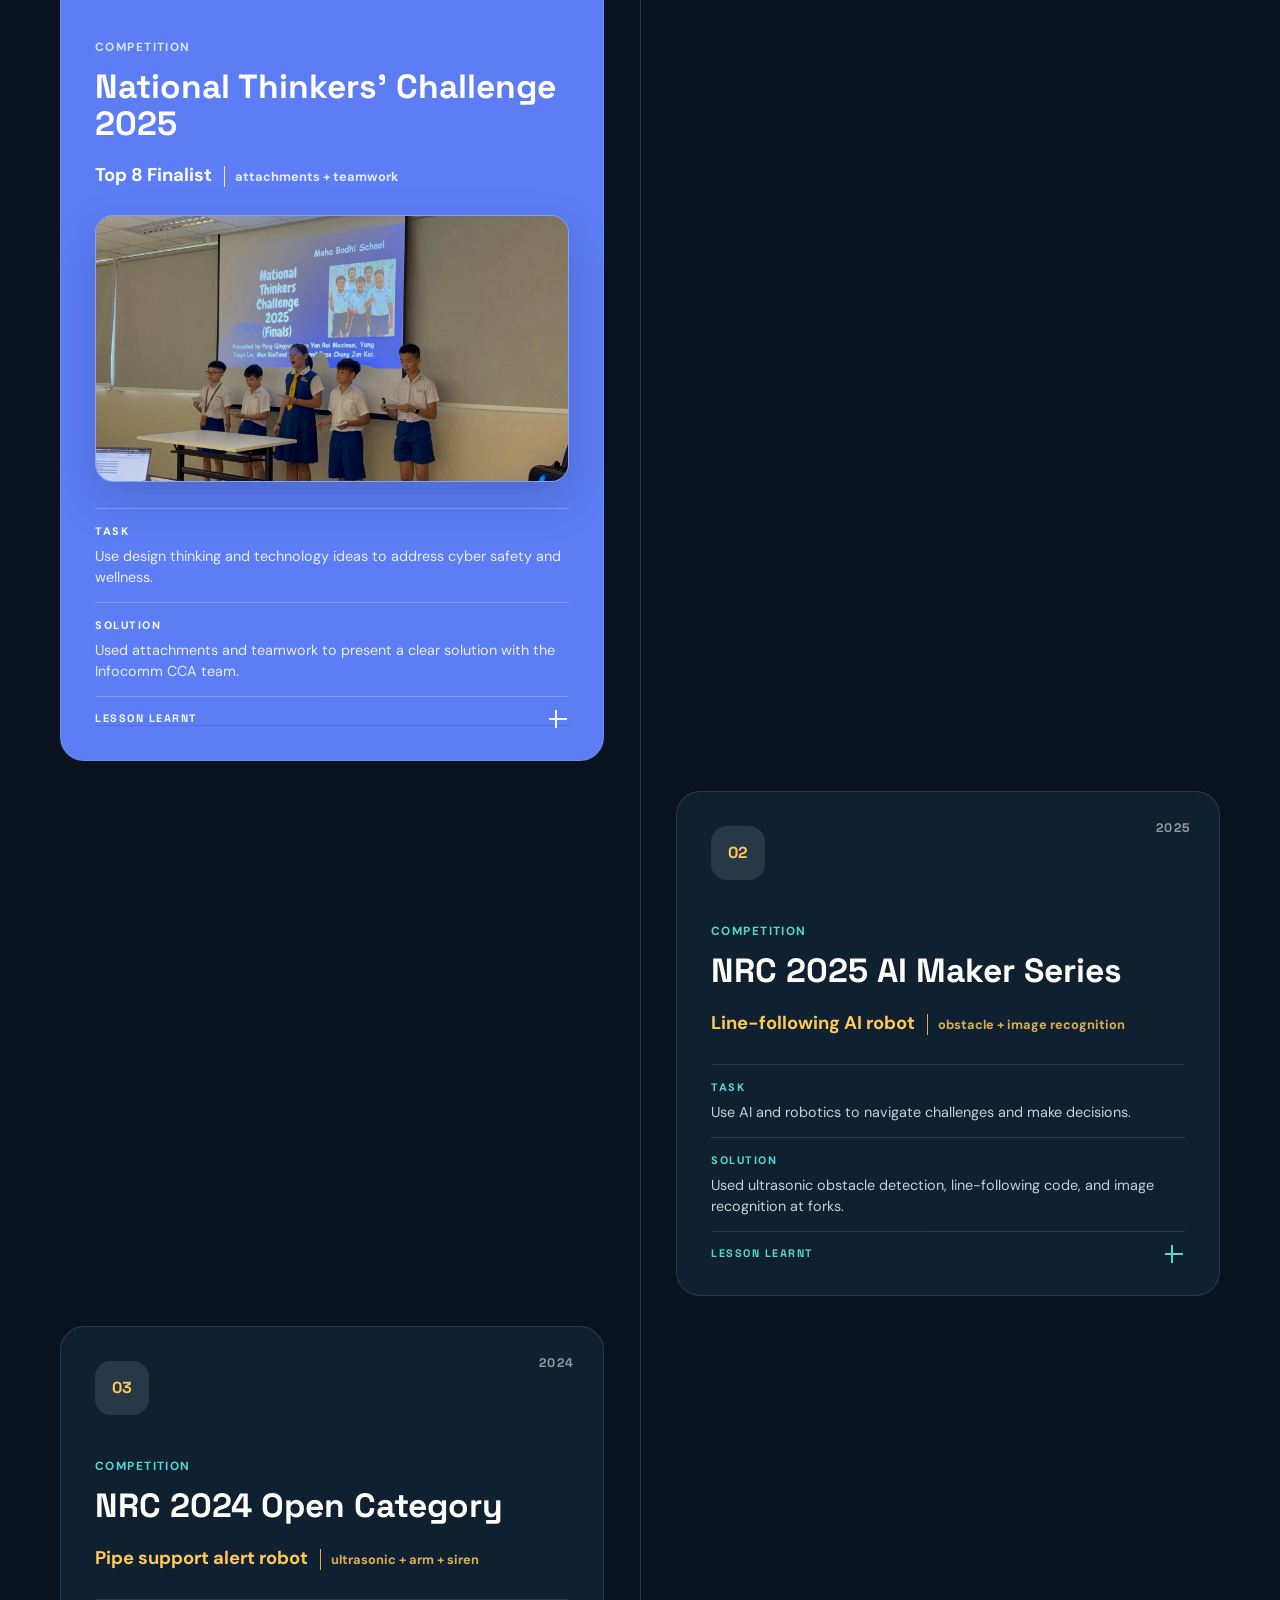
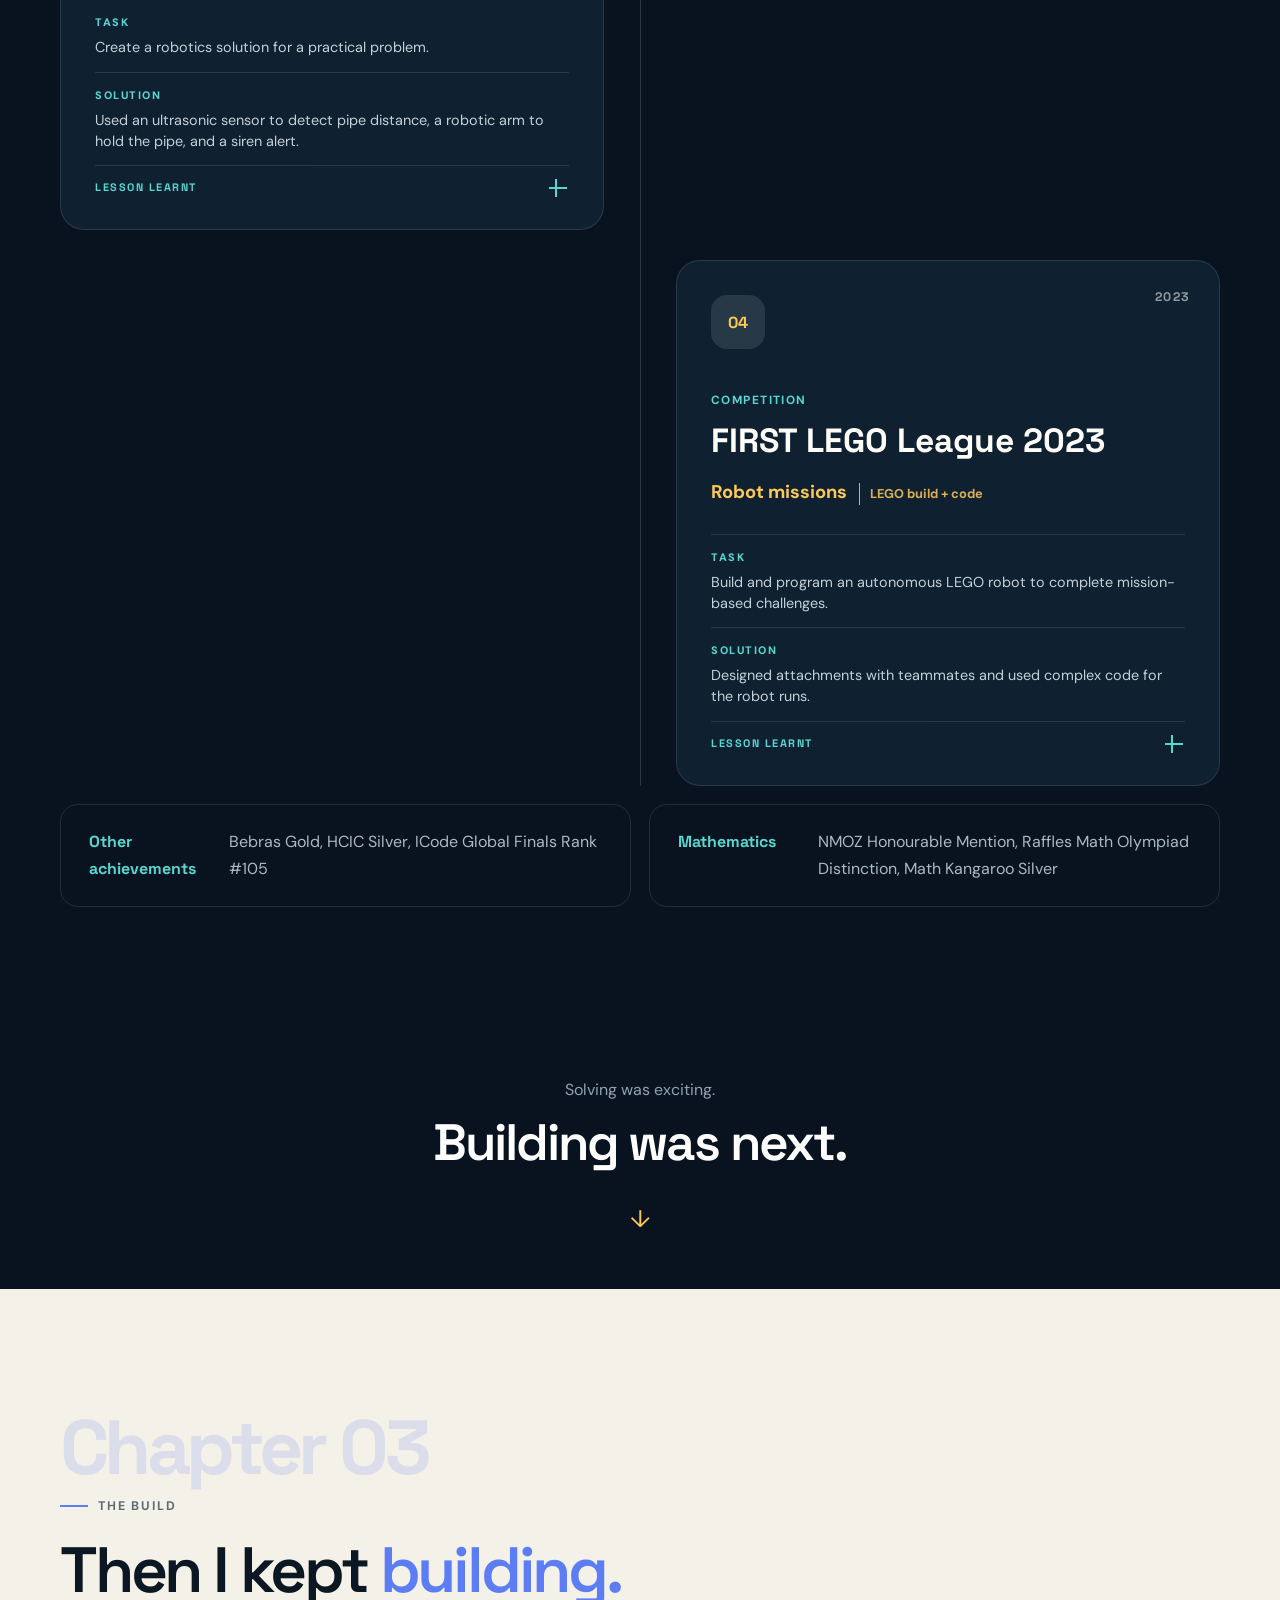
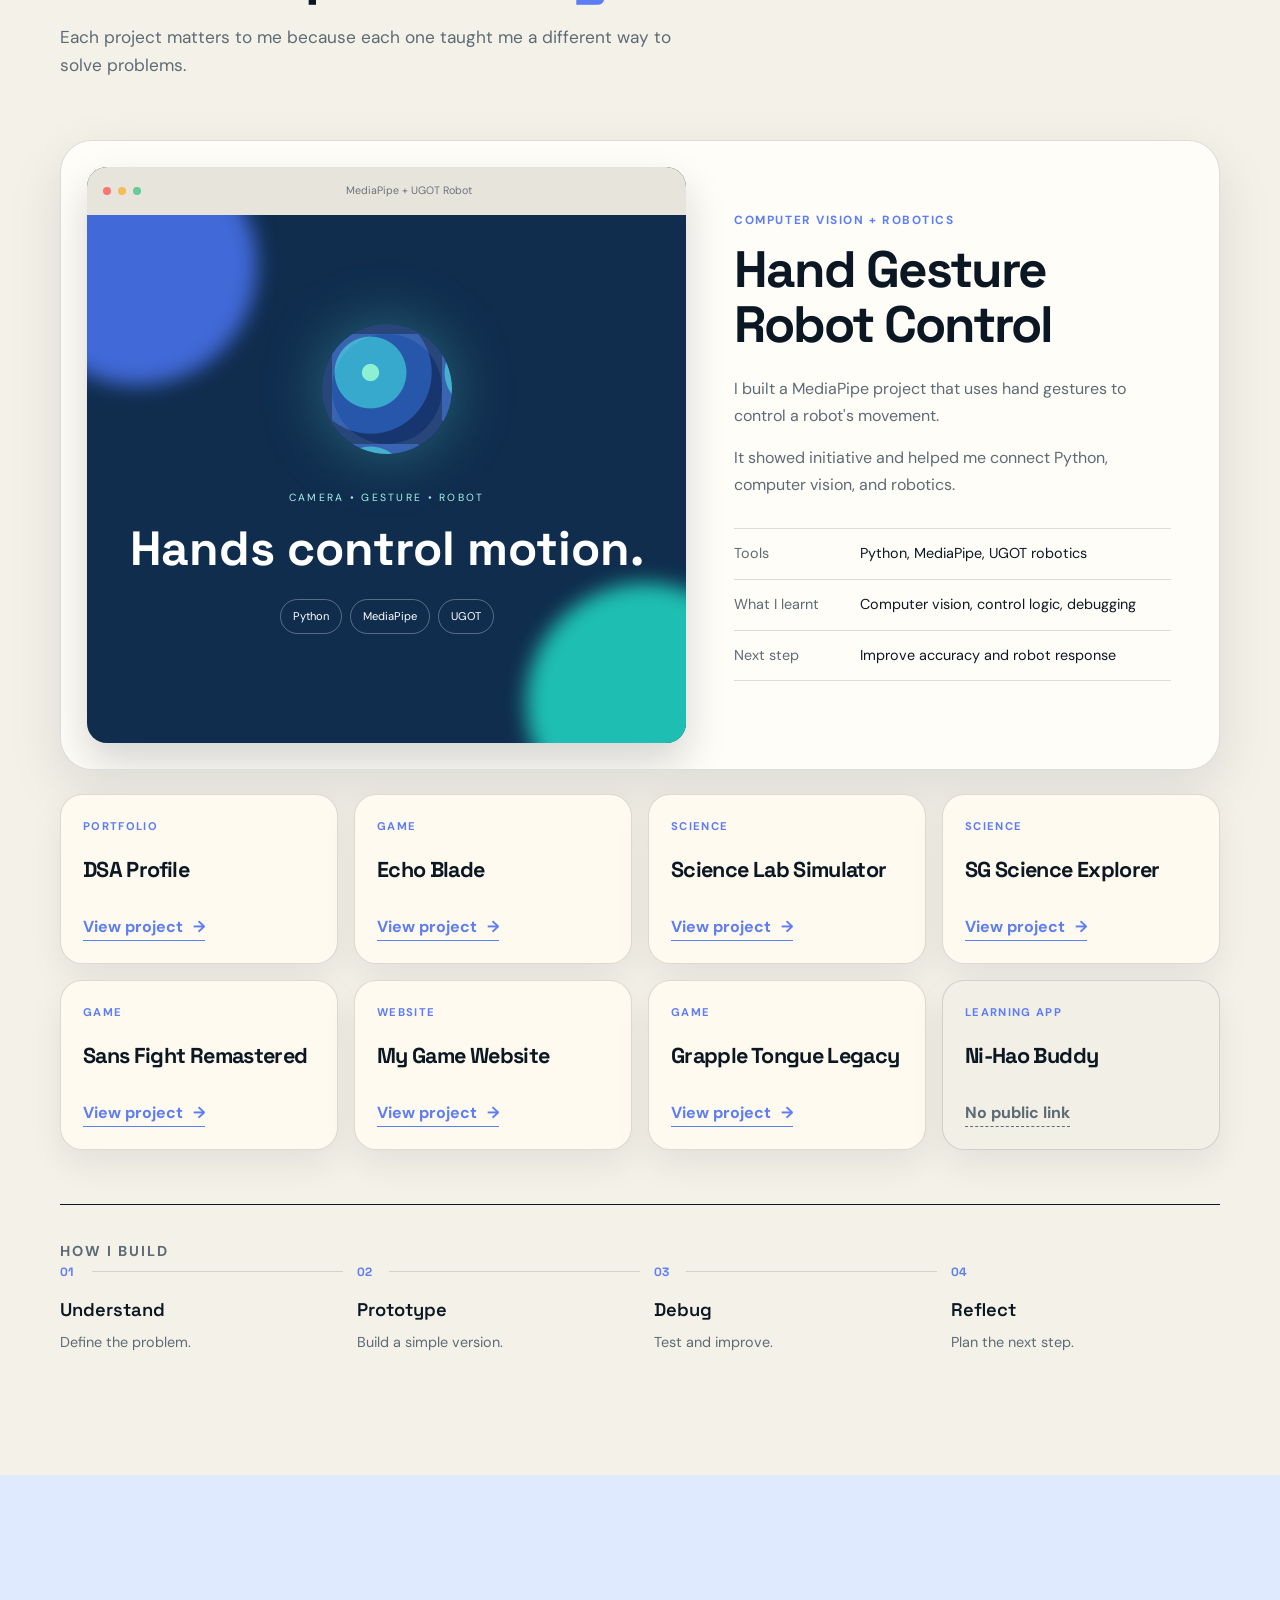
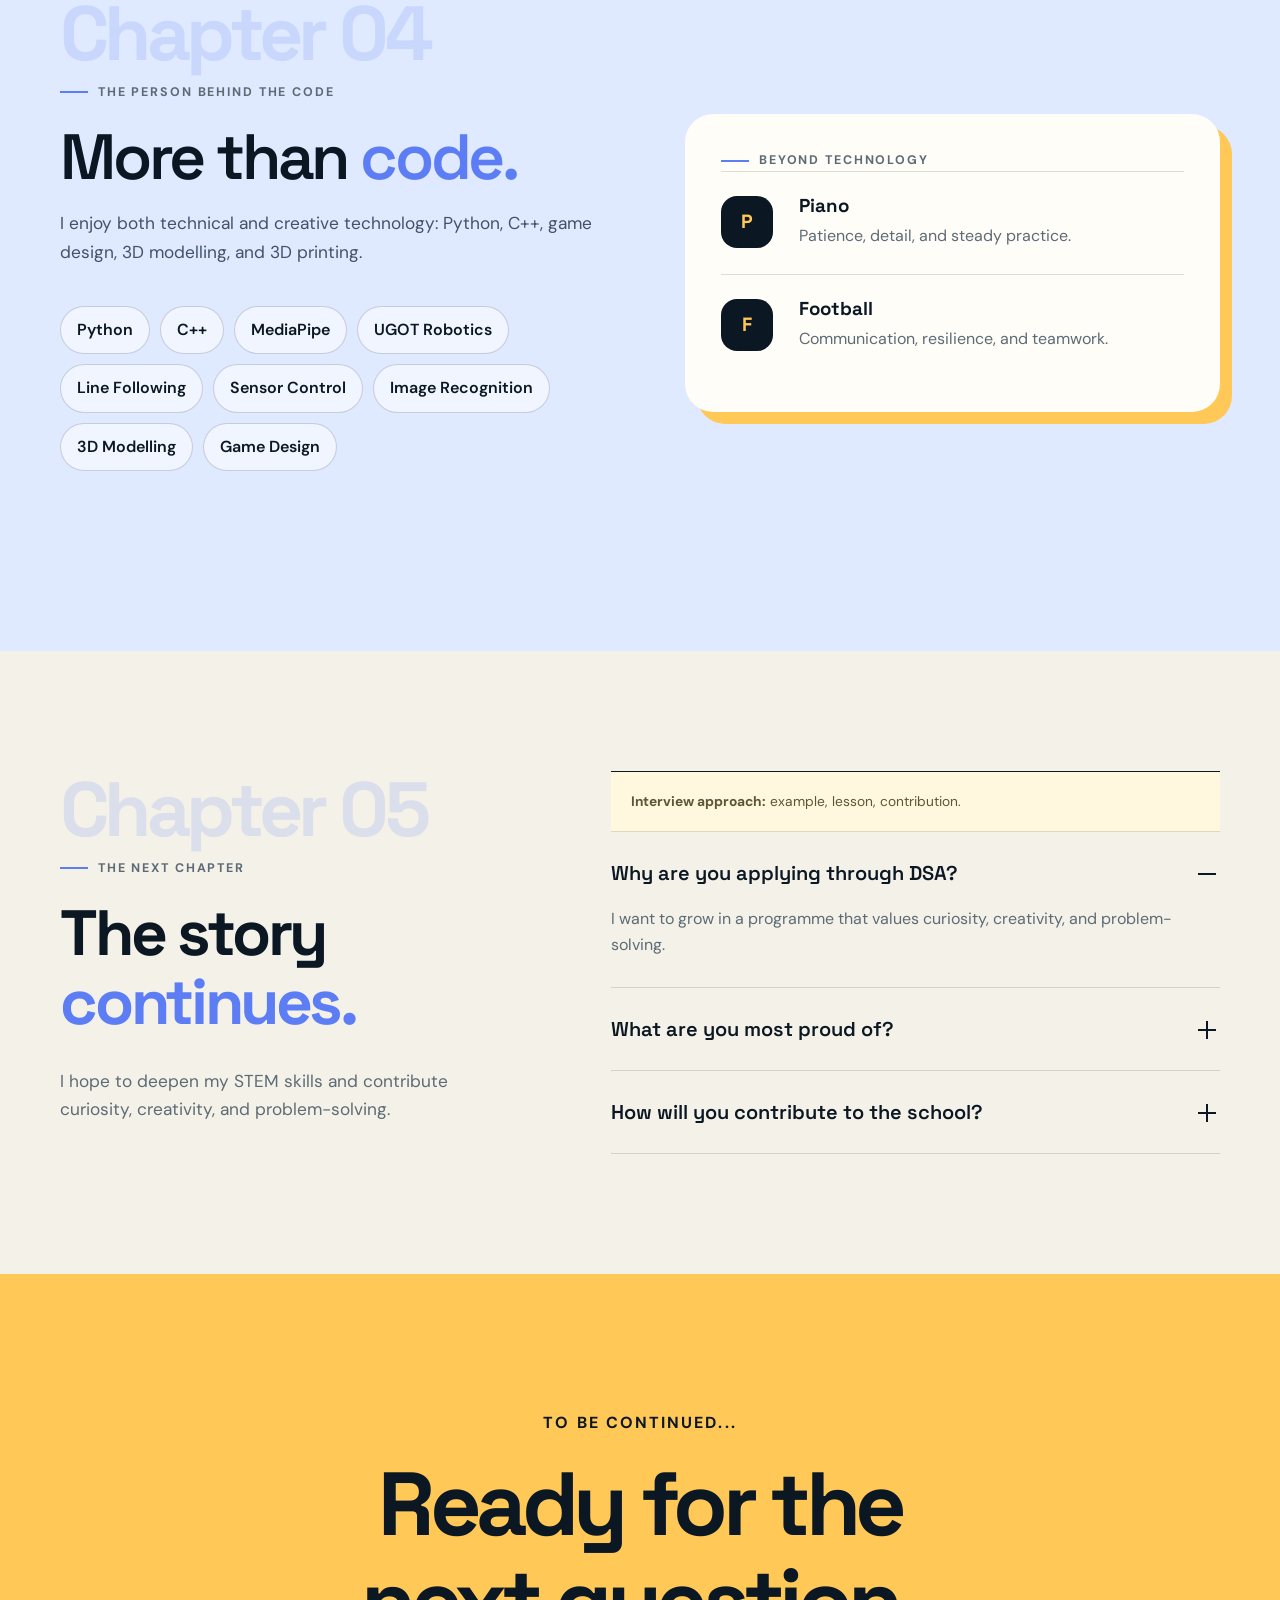
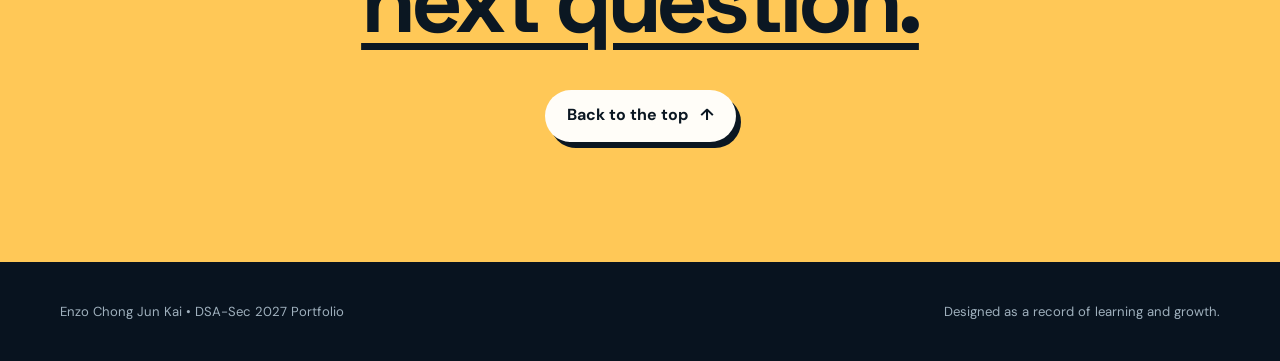
==== commit 035222ae: "Add NTC achievement photo" ====
--- a/index.html
+++ b/index.html
@@ -14,7 +14,7 @@
   <link rel="preconnect" href="https://fonts.googleapis.com">
   <link rel="preconnect" href="https://fonts.gstatic.com" crossorigin>
   <link href="https://fonts.googleapis.com/css2?family=DM+Sans:wght@400;500;600;700&family=Space+Grotesk:wght@500;600;700&display=swap" rel="stylesheet">
-  <link rel="stylesheet" href="styles.css?v=project-links">
+  <link rel="stylesheet" href="styles.css?v=ntc-photo">
 </head>
 <body>
   <a class="skip-link" href="#main">Skip to content</a>
@@ -129,6 +129,9 @@
             <p class="achievement-type">Competition</p>
             <h3>National Thinkers' Challenge 2025</h3>
             <p class="award">Top 8 Finalist <span>attachments + teamwork</span></p>
+            <figure class="achievement-photo">
+              <img src="assets/ntc-2025.jpg" alt="Enzo and his team presenting at the National Thinkers' Challenge 2025 finals">
+            </figure>
             <div class="competition-notes">
               <div><dt>Task</dt><dd>Use design thinking and technology ideas to address cyber safety and wellness.</dd></div>
               <div><dt>Solution</dt><dd>Used attachments and teamwork to present a clear solution with the Infocomm CCA team.</dd></div>
--- a/styles.css
+++ b/styles.css
@@ -127,6 +127,8 @@
 .featured .award { color: white; }
 .lesson { max-width: 500px; margin: 24px 0 0; color: #b9c6cf; }
 .featured .lesson { color: #e4e8ff; }
+.achievement-photo { margin: 24px 0 0; overflow: hidden; border: 1px solid rgba(255,255,255,.28); border-radius: 18px; box-shadow: 0 18px 45px rgba(8,19,31,.18); }
+.achievement-photo img { display: block; width: 100%; aspect-ratio: 16 / 9; object-fit: cover; }
 
 .competition-notes { margin: 26px 0 0; display: grid; gap: 14px; }
 .competition-notes div, .lesson-details { padding-top: 14px; border-top: 1px solid rgba(255,255,255,.11); }
@@ -254,6 +256,7 @@
   .beyond-card{padding:26px;box-shadow:7px 8px 0 var(--yellow)}.footer .shell{display:block}.project-pills span:last-child{display:none}
   .story-map{grid-template-columns:1fr 1fr}.story-map a{border-top:1px solid var(--line)}.story-map a:nth-child(even){border-left:0}.story-map a:last-child{grid-column:1/-1;border-left:0}.story-map > *{padding:15px 10px}.story-map .proof-intro{padding-inline:0!important}
   .story-bridge{min-height:210px}.achievement-card{padding:28px 24px}.achievement-grid::before{left:12px}.achievement-card{width:calc(100% - 34px);margin-left:34px!important}.achievement-card::after{width:21px}
+  .achievement-photo { border-radius: 14px; }
   .build-process ol{grid-template-columns:1fr}.build-process li > span::after{display:none}.build-process li{display:grid;grid-template-columns:42px 1fr}.build-process li p{grid-column:2}.build-process li > span{grid-row:1/3}
   .dialog-top{padding:14px 16px}.dialog-top h2{font-size:1rem}.dialog-note{padding:10px 16px 14px}.video-dialog{width:calc(100% - 18px);border-radius:18px}.video-frame-wrap{aspect-ratio:16/9}
 }
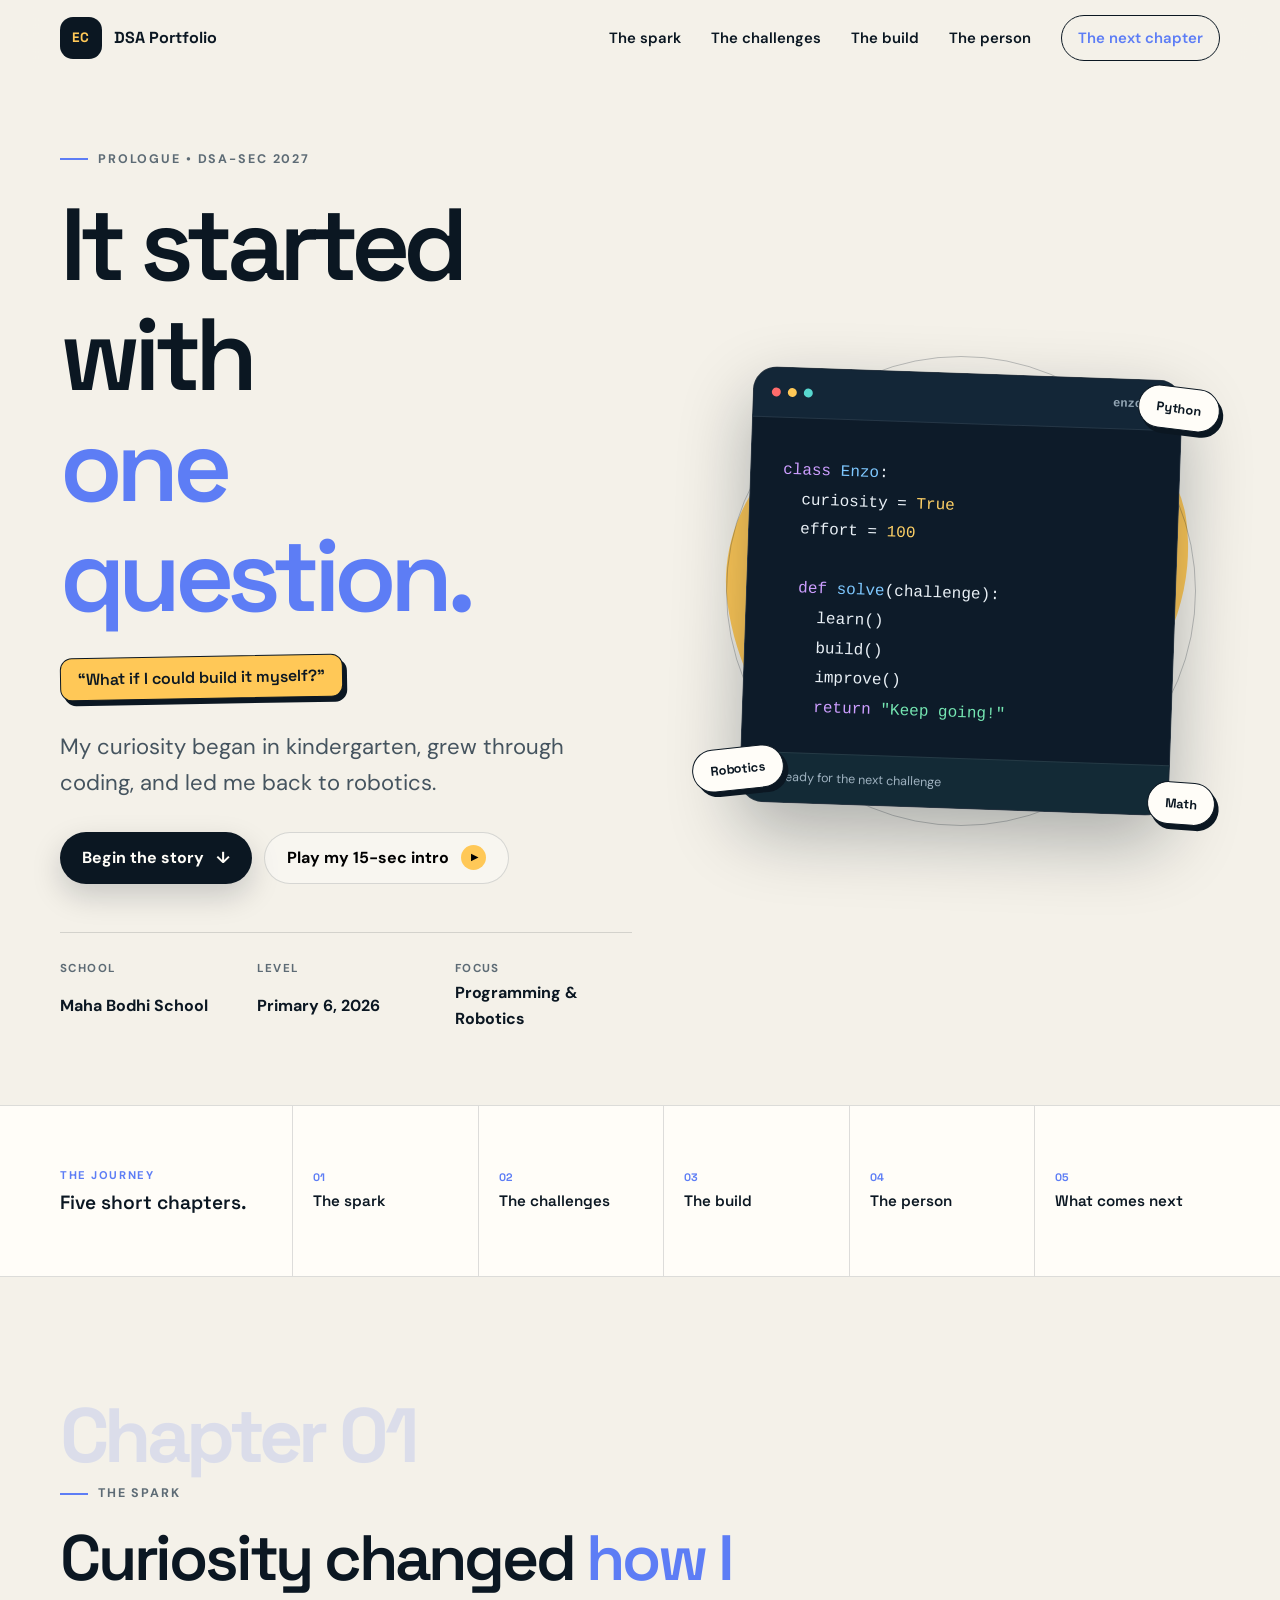
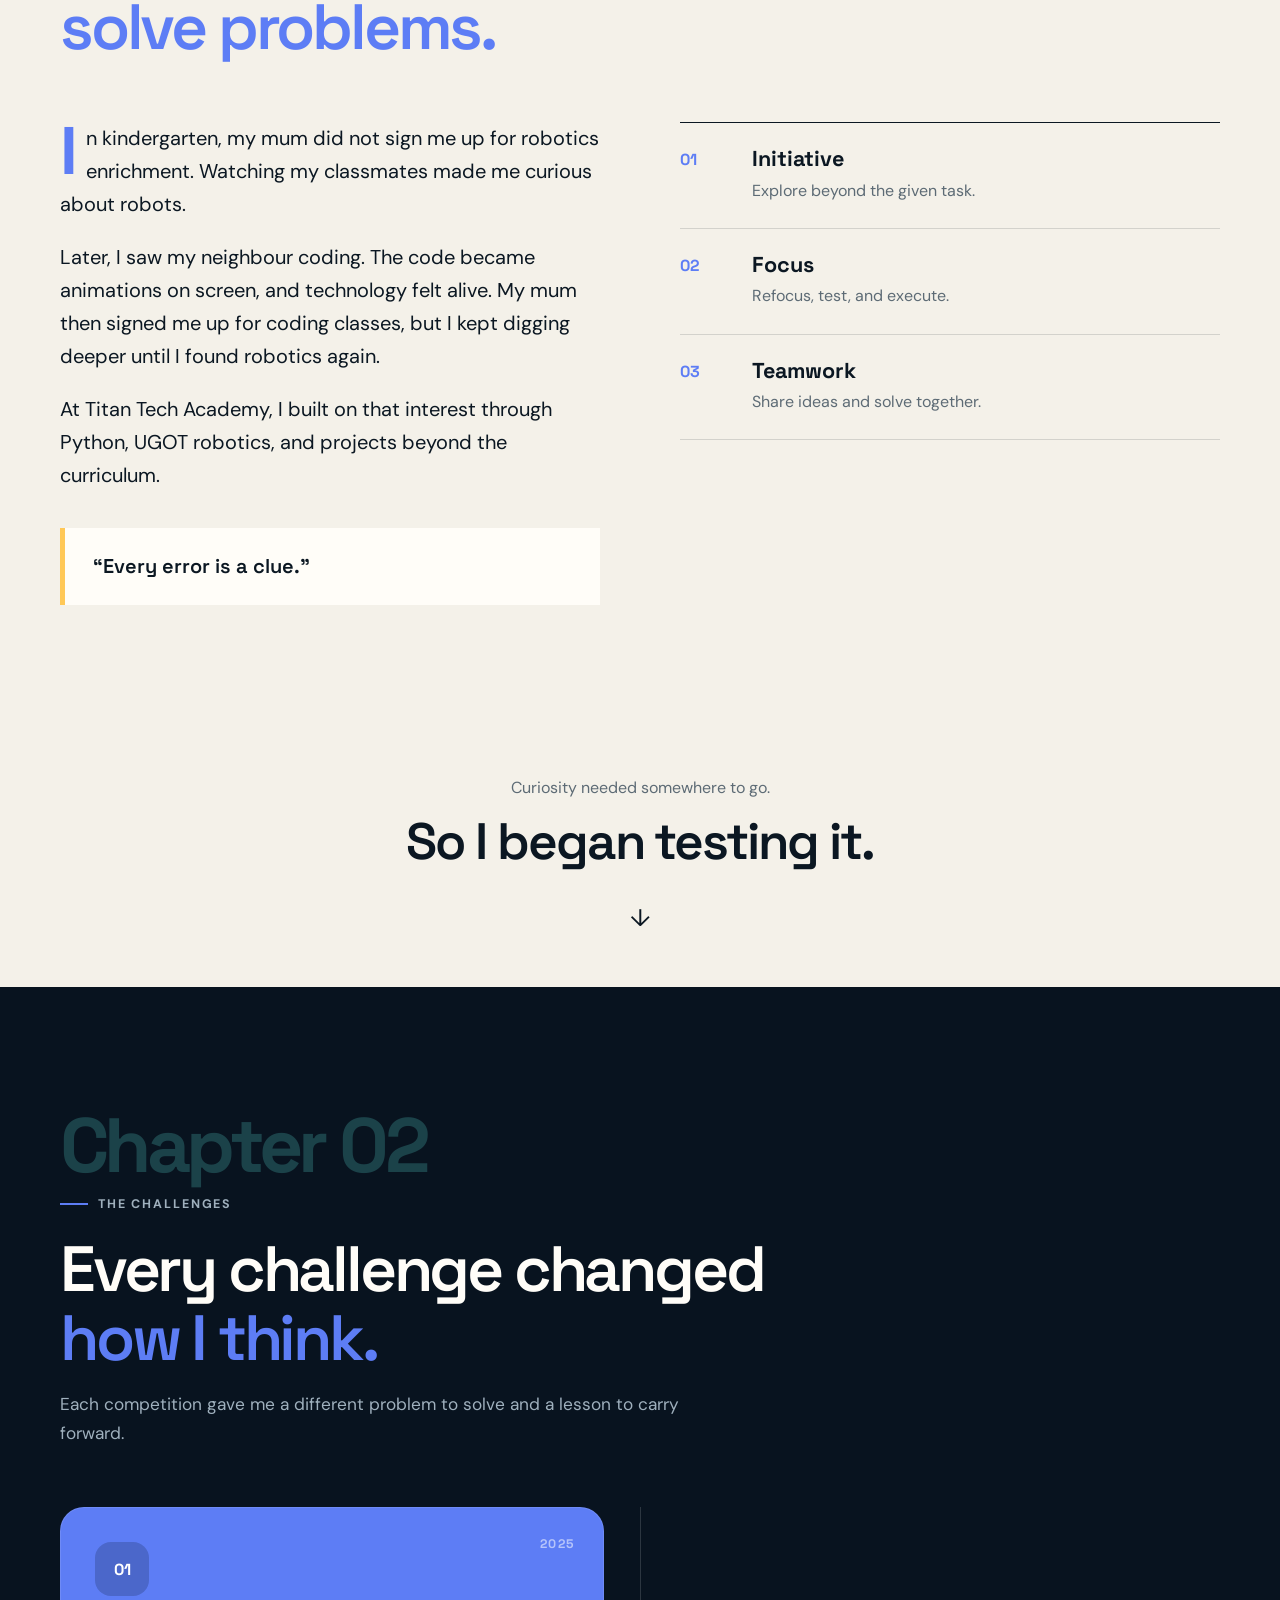
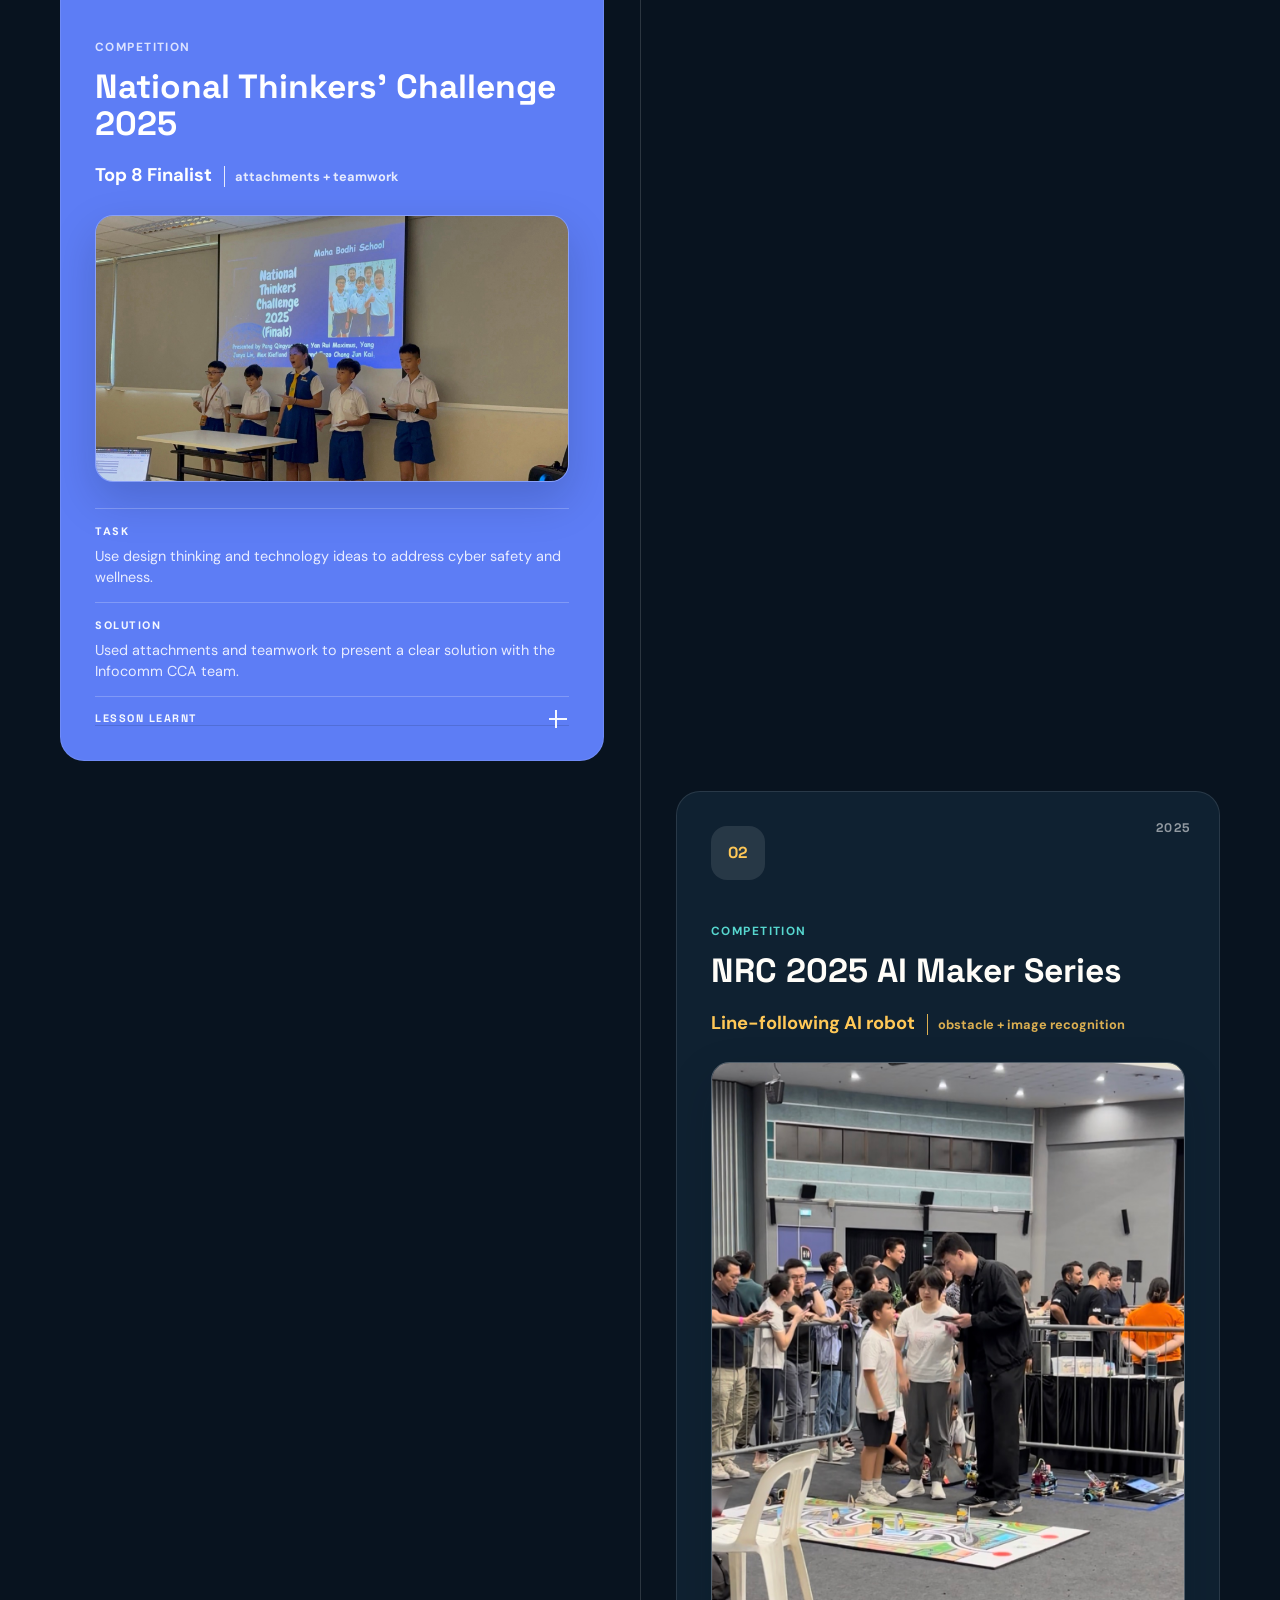
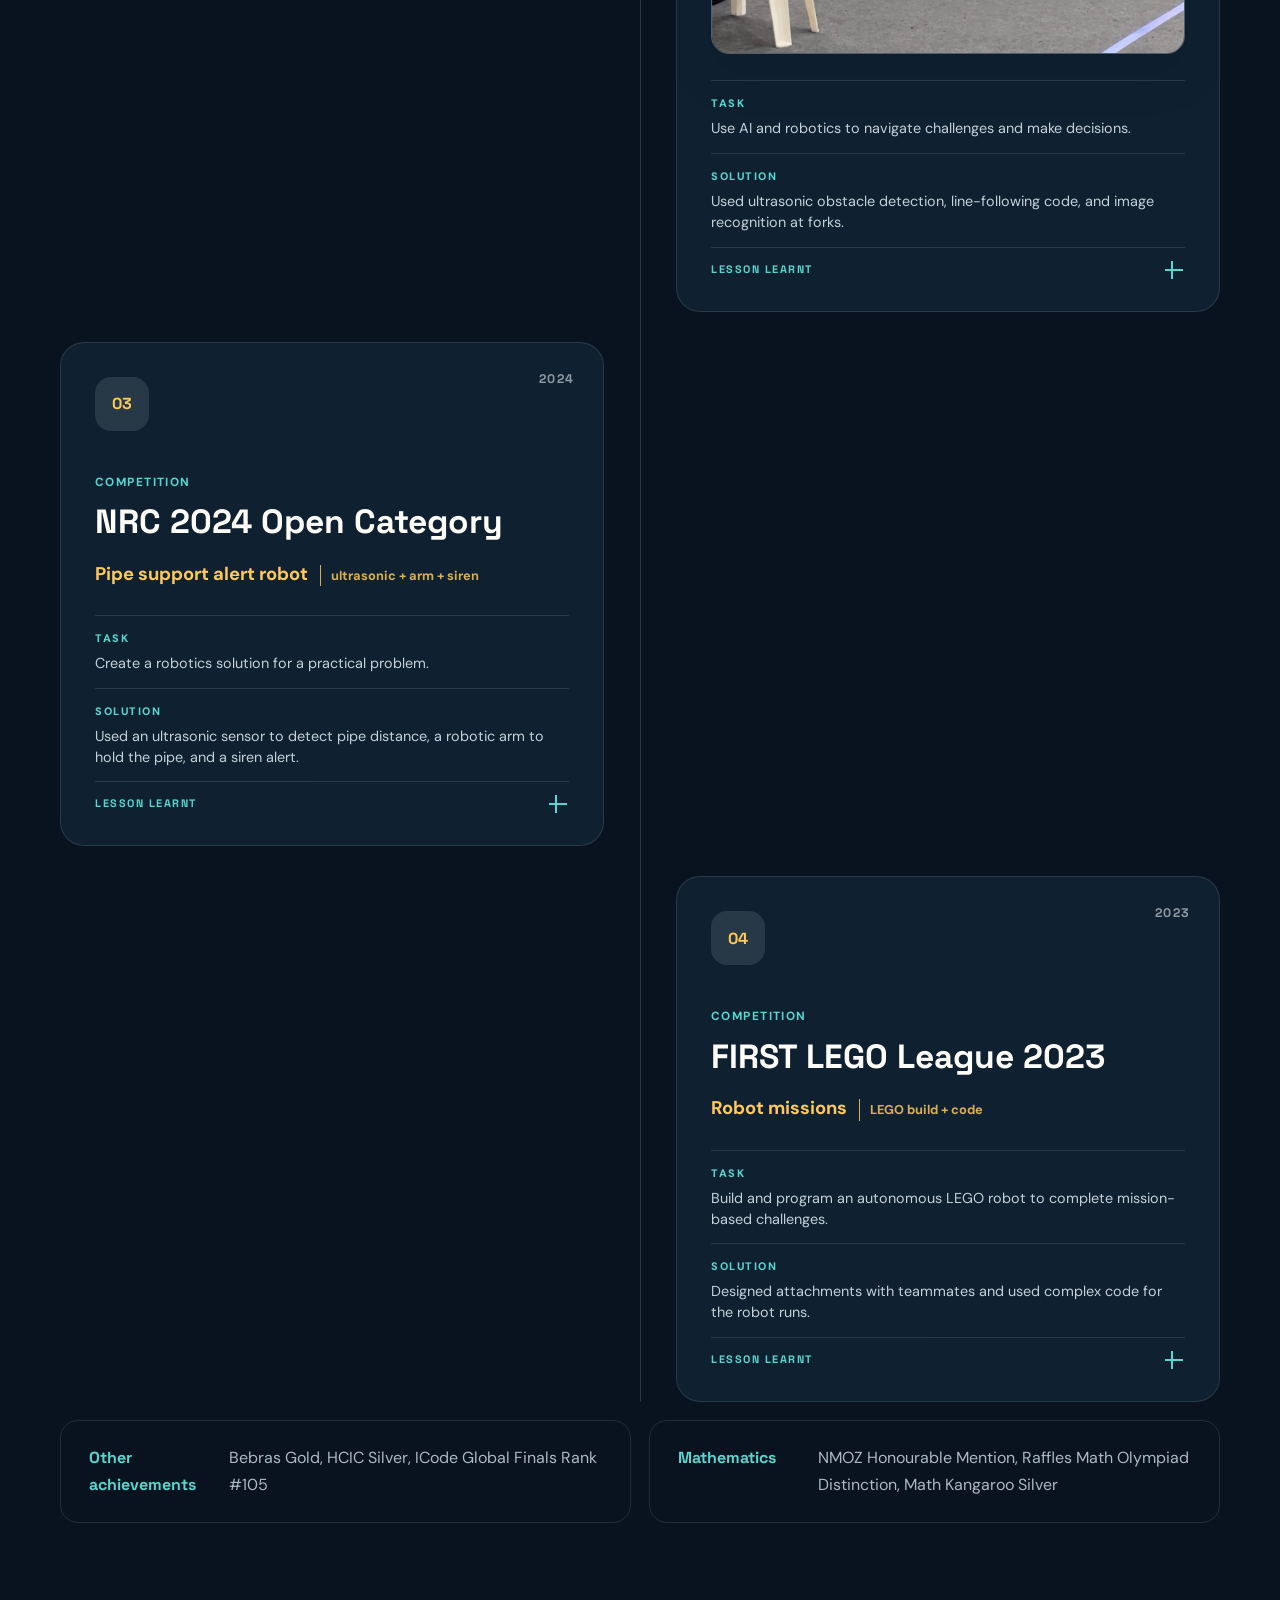
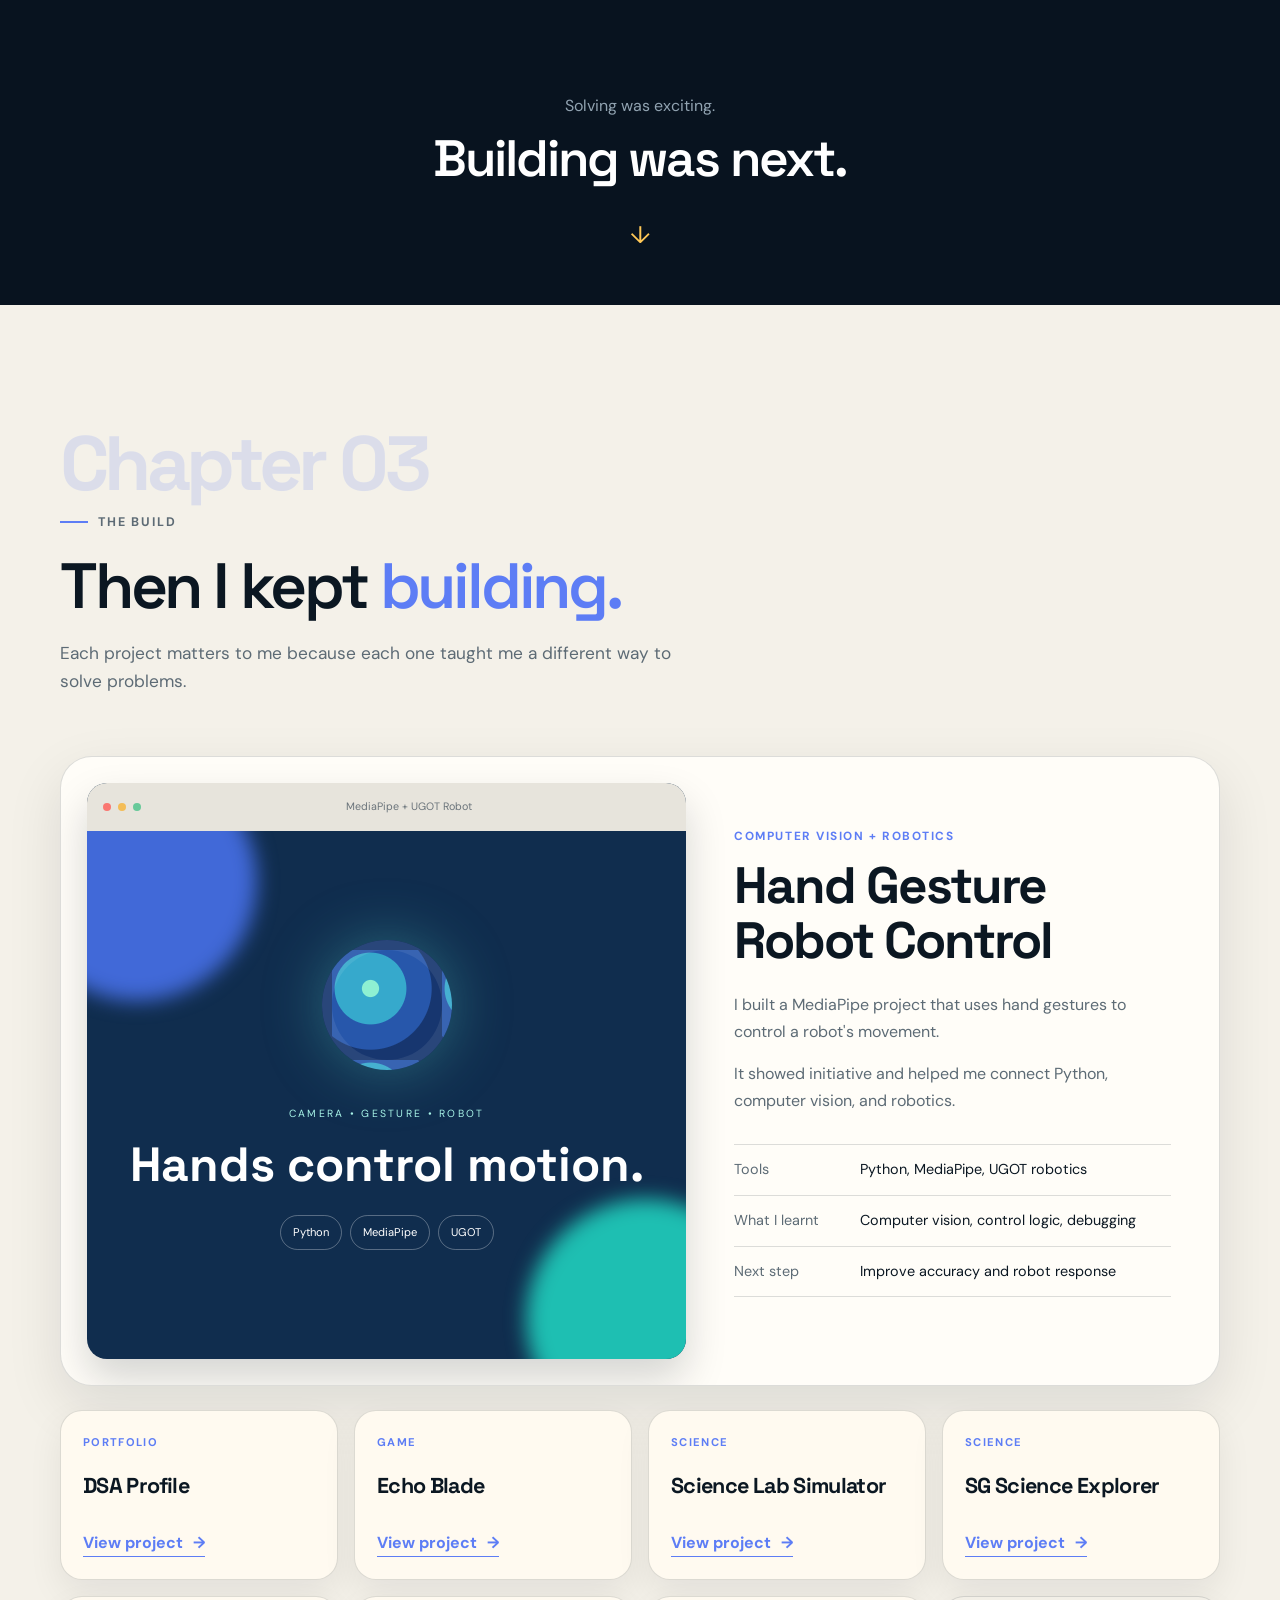
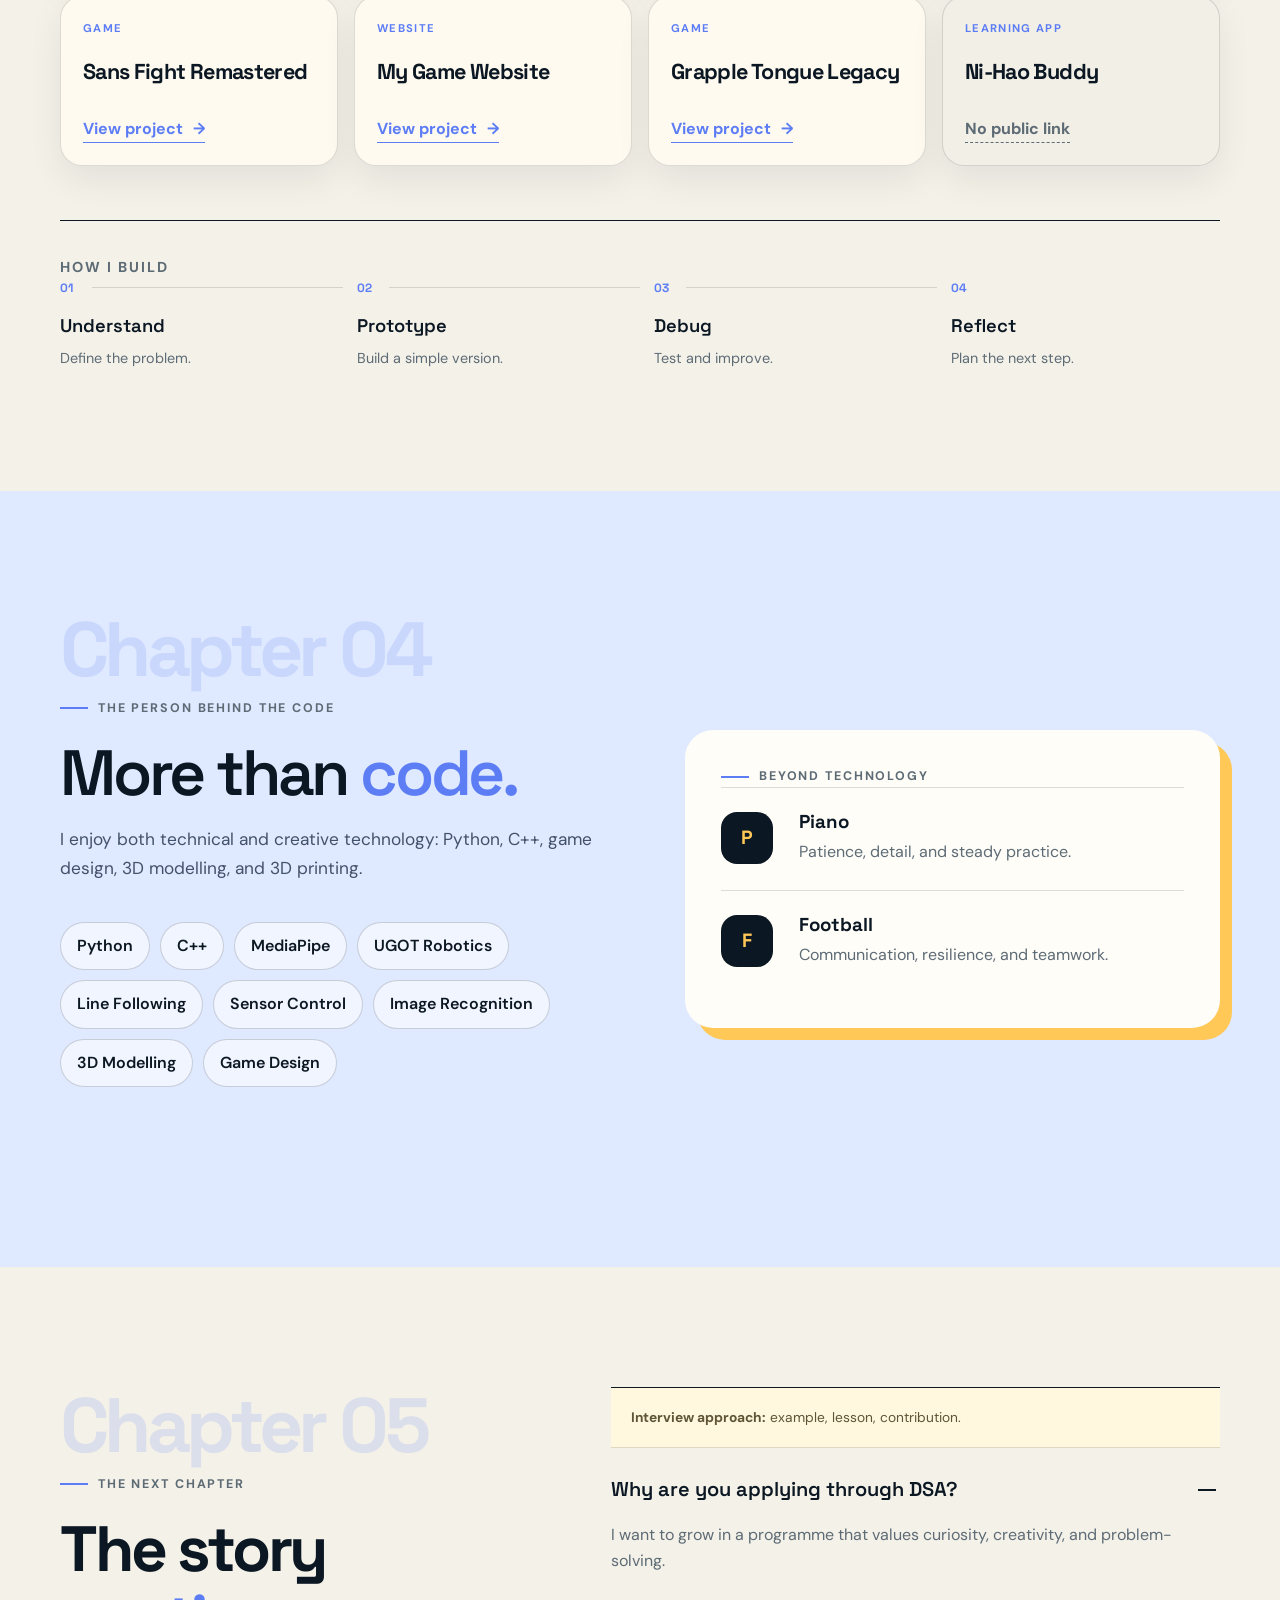
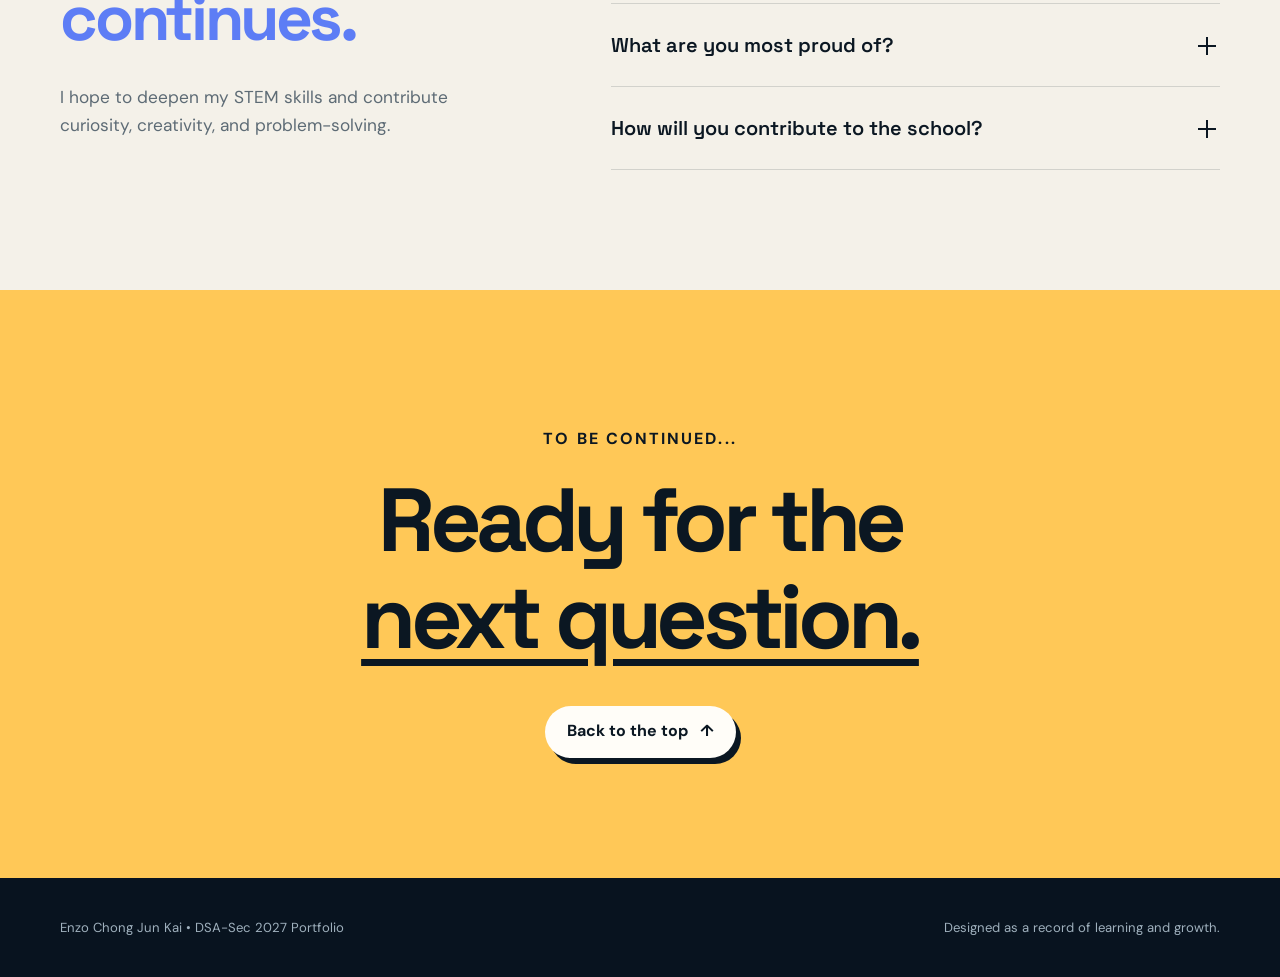
==== commit ed4e09a1: "Add NRC AI Maker photo" ====
--- a/index.html
+++ b/index.html
@@ -14,7 +14,7 @@
   <link rel="preconnect" href="https://fonts.googleapis.com">
   <link rel="preconnect" href="https://fonts.gstatic.com" crossorigin>
   <link href="https://fonts.googleapis.com/css2?family=DM+Sans:wght@400;500;600;700&family=Space+Grotesk:wght@500;600;700&display=swap" rel="stylesheet">
-  <link rel="stylesheet" href="styles.css?v=ntc-photo">
+  <link rel="stylesheet" href="styles.css?v=achievement-photos">
 </head>
 <body>
   <a class="skip-link" href="#main">Skip to content</a>
@@ -144,6 +144,9 @@
             <p class="achievement-type">Competition</p>
             <h3>NRC 2025 AI Maker Series</h3>
             <p class="award">Line-following AI robot <span>obstacle + image recognition</span></p>
+            <figure class="achievement-photo achievement-photo-portrait">
+              <img src="assets/nrc-ai-maker-2025.jpg" alt="Enzo at the NRC 2025 AI Maker Series competition area">
+            </figure>
             <div class="competition-notes">
               <div><dt>Task</dt><dd>Use AI and robotics to navigate challenges and make decisions.</dd></div>
               <div><dt>Solution</dt><dd>Used ultrasonic obstacle detection, line-following code, and image recognition at forks.</dd></div>
--- a/styles.css
+++ b/styles.css
@@ -129,6 +129,7 @@
 .featured .lesson { color: #e4e8ff; }
 .achievement-photo { margin: 24px 0 0; overflow: hidden; border: 1px solid rgba(255,255,255,.28); border-radius: 18px; box-shadow: 0 18px 45px rgba(8,19,31,.18); }
 .achievement-photo img { display: block; width: 100%; aspect-ratio: 16 / 9; object-fit: cover; }
+.achievement-photo-portrait img { aspect-ratio: 4 / 5; object-position: center; }
 
 .competition-notes { margin: 26px 0 0; display: grid; gap: 14px; }
 .competition-notes div, .lesson-details { padding-top: 14px; border-top: 1px solid rgba(255,255,255,.11); }
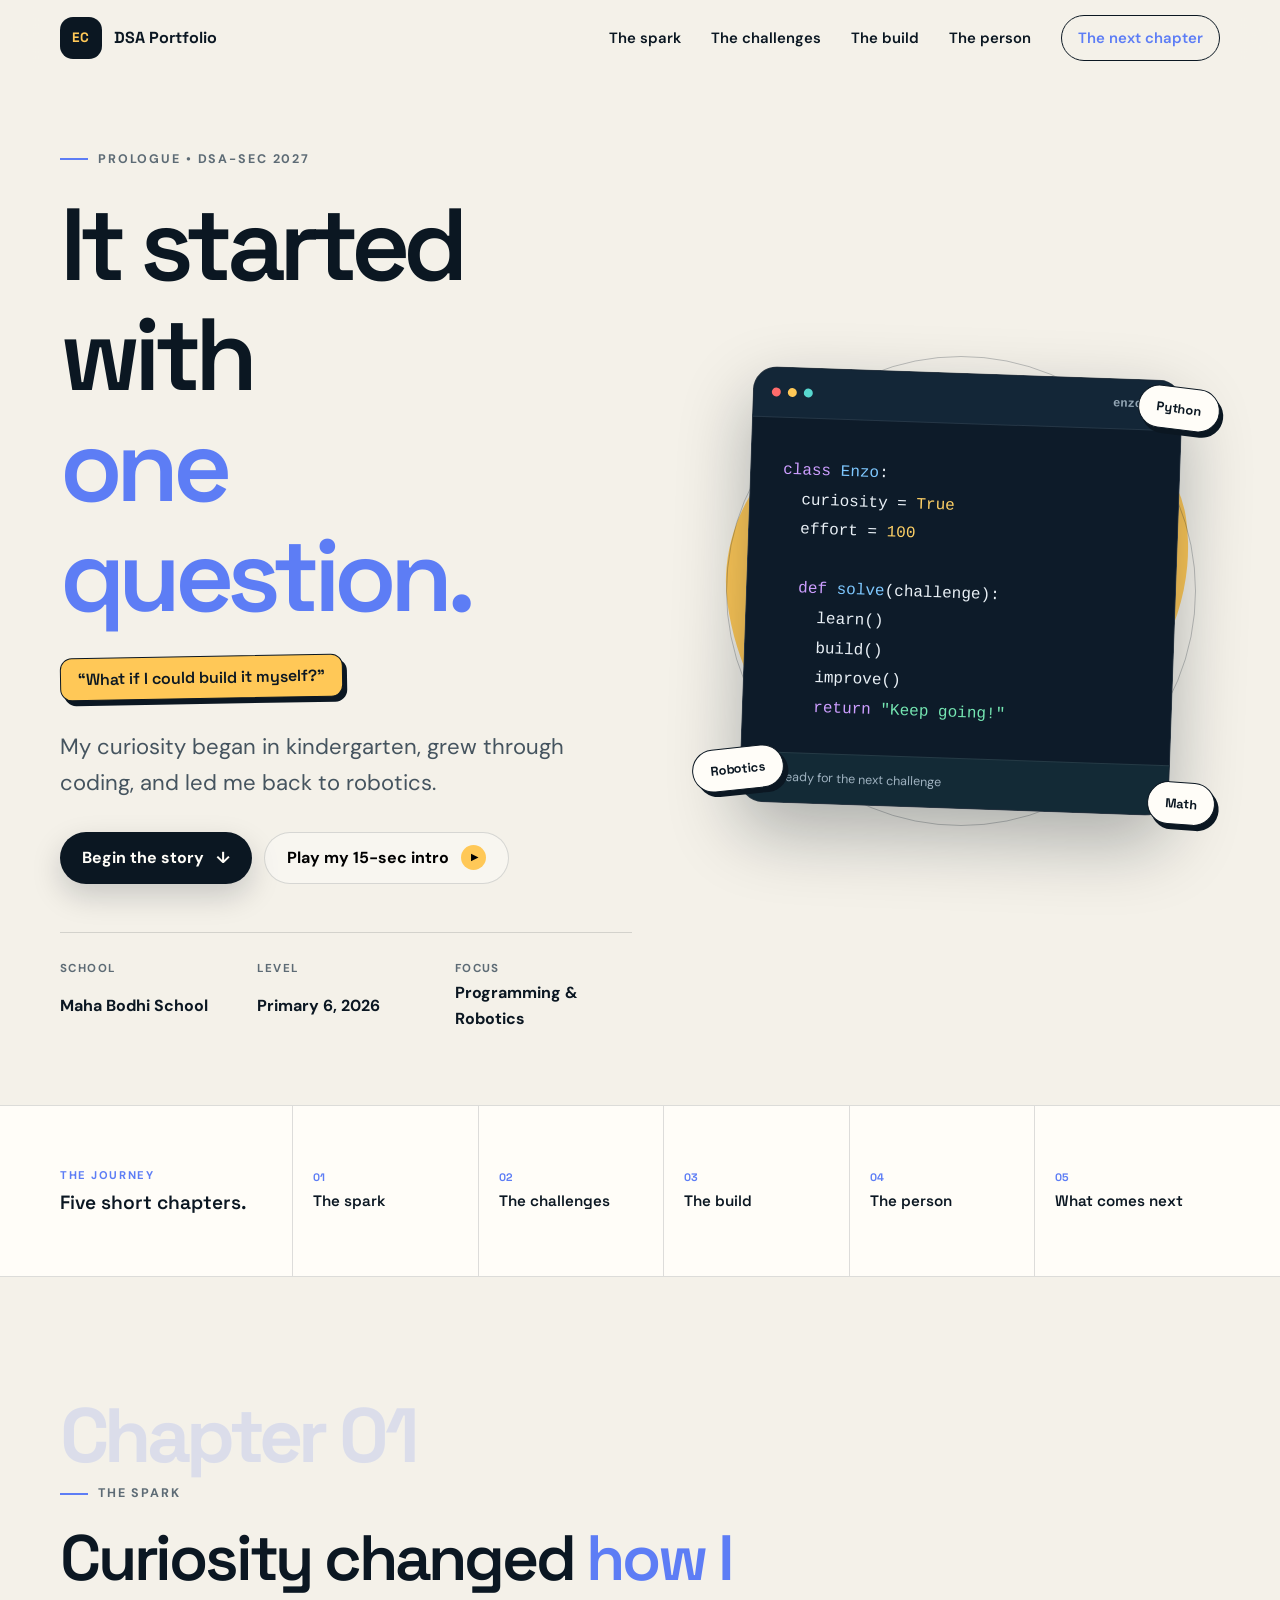
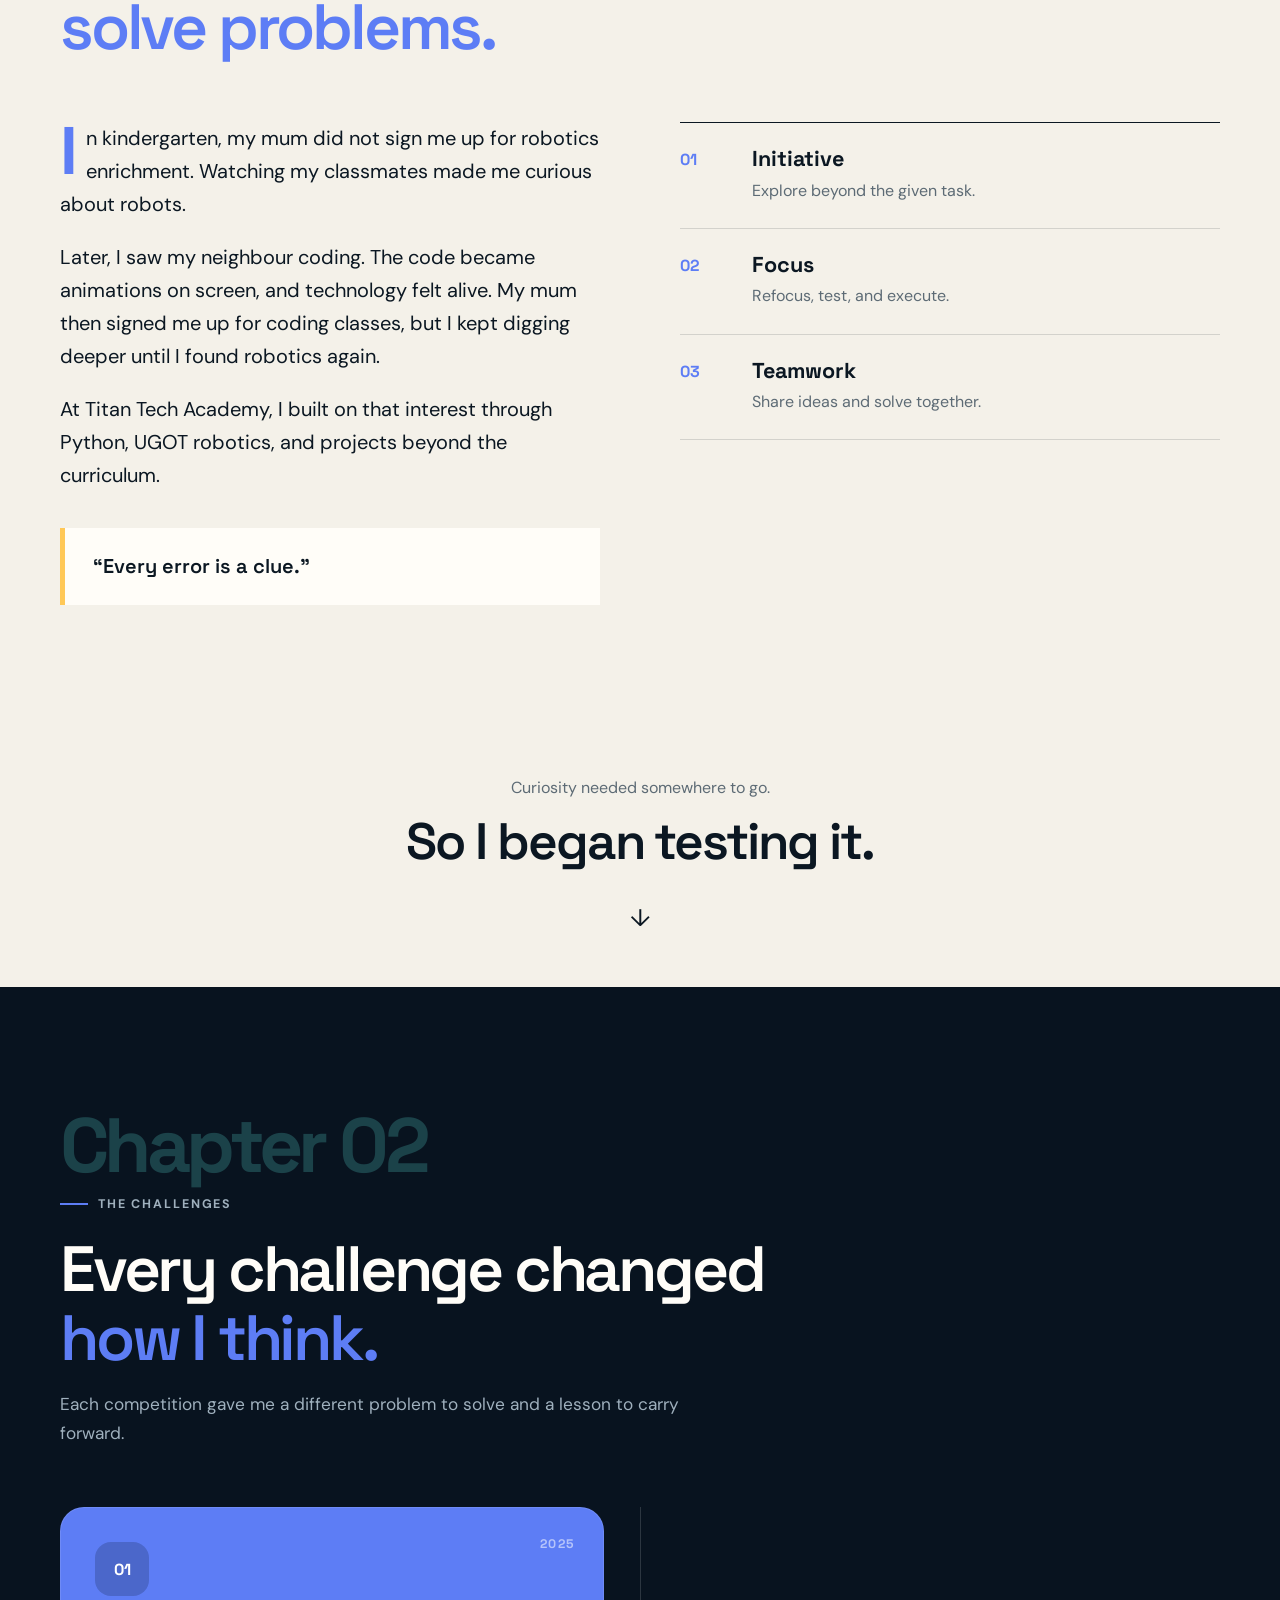
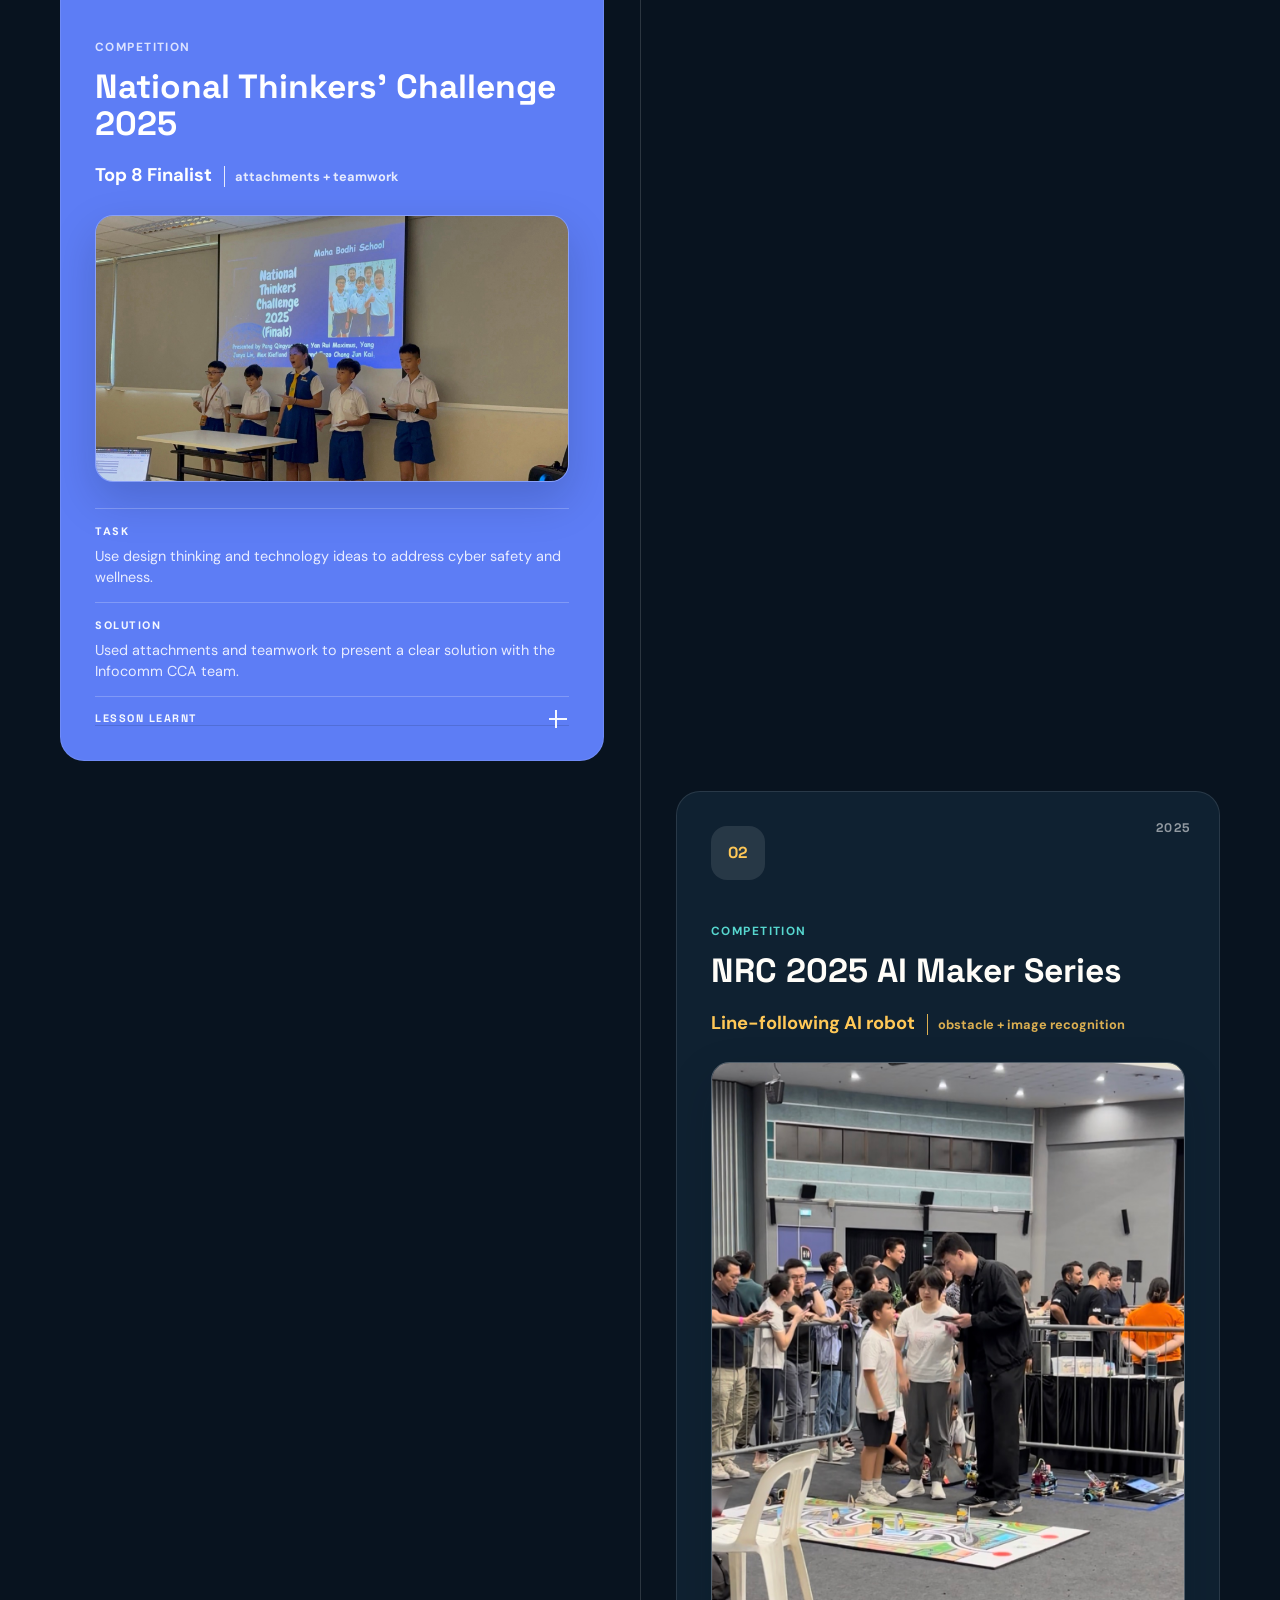
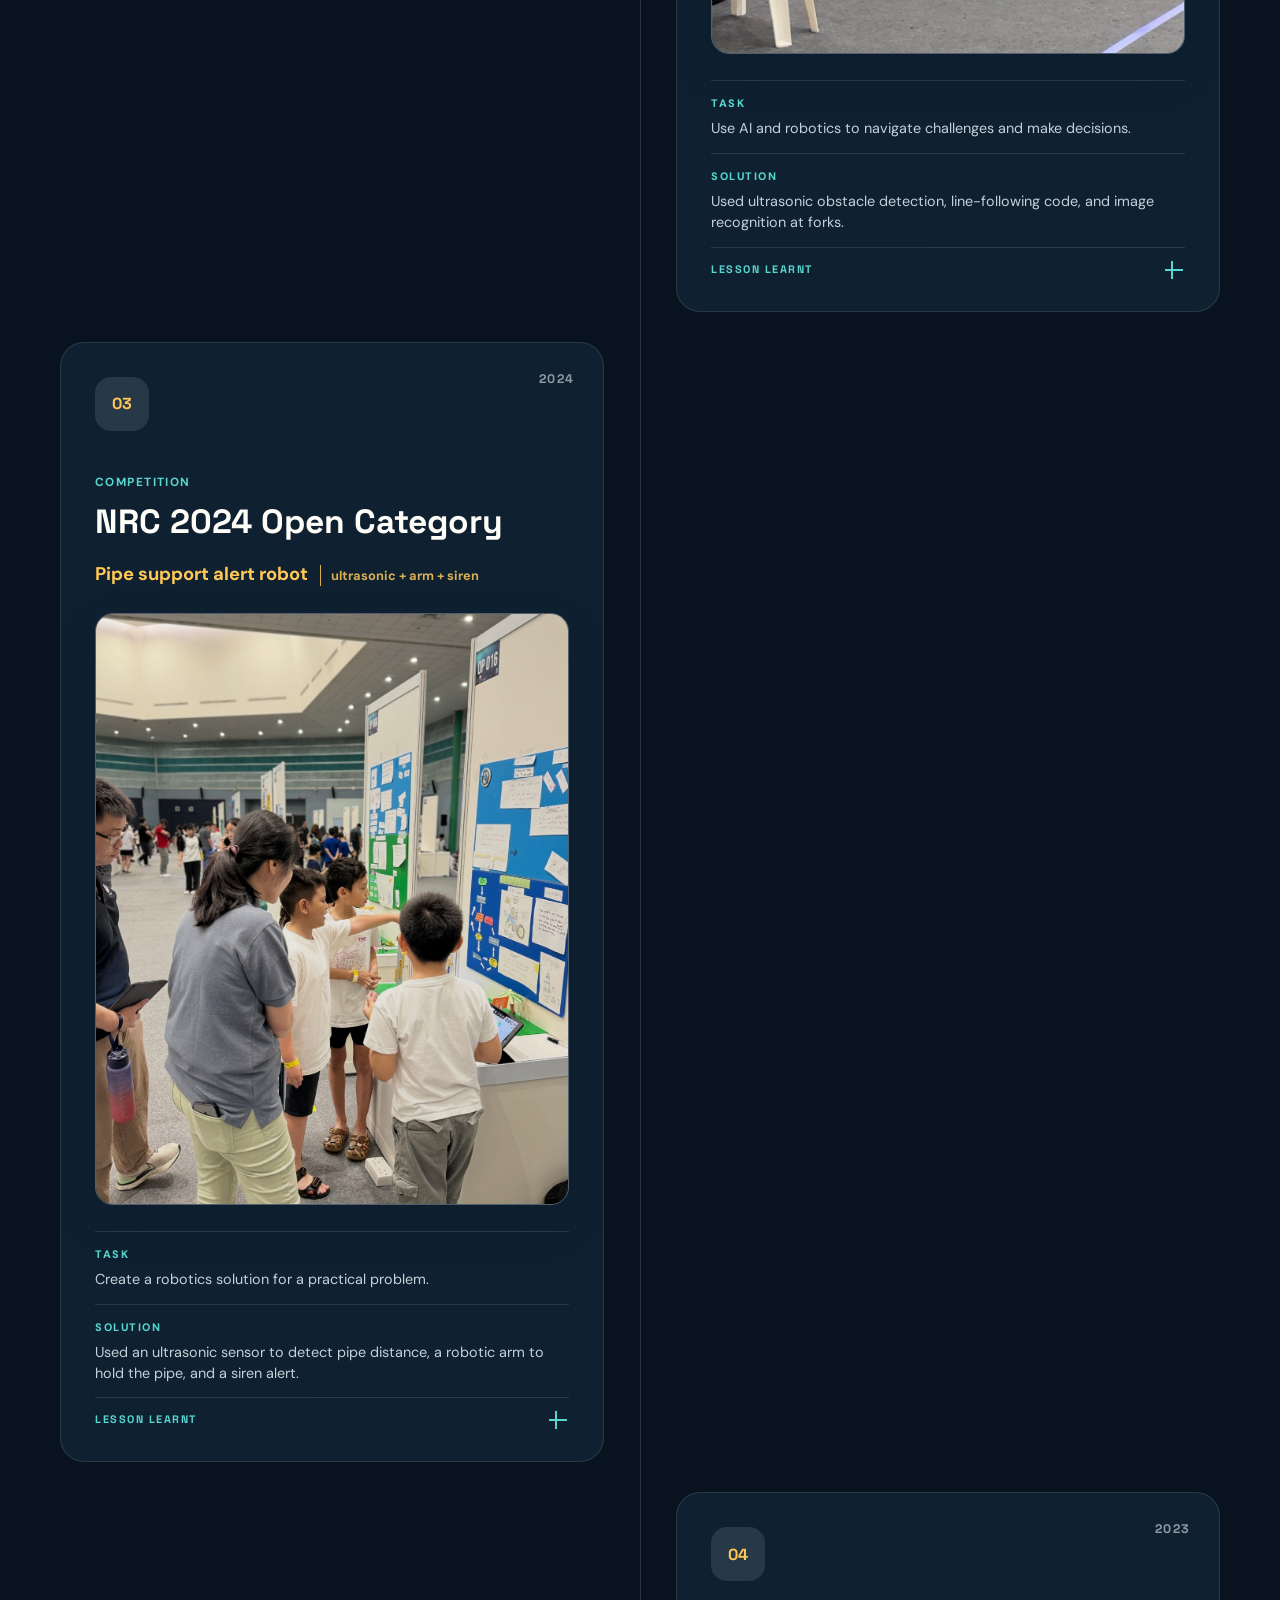
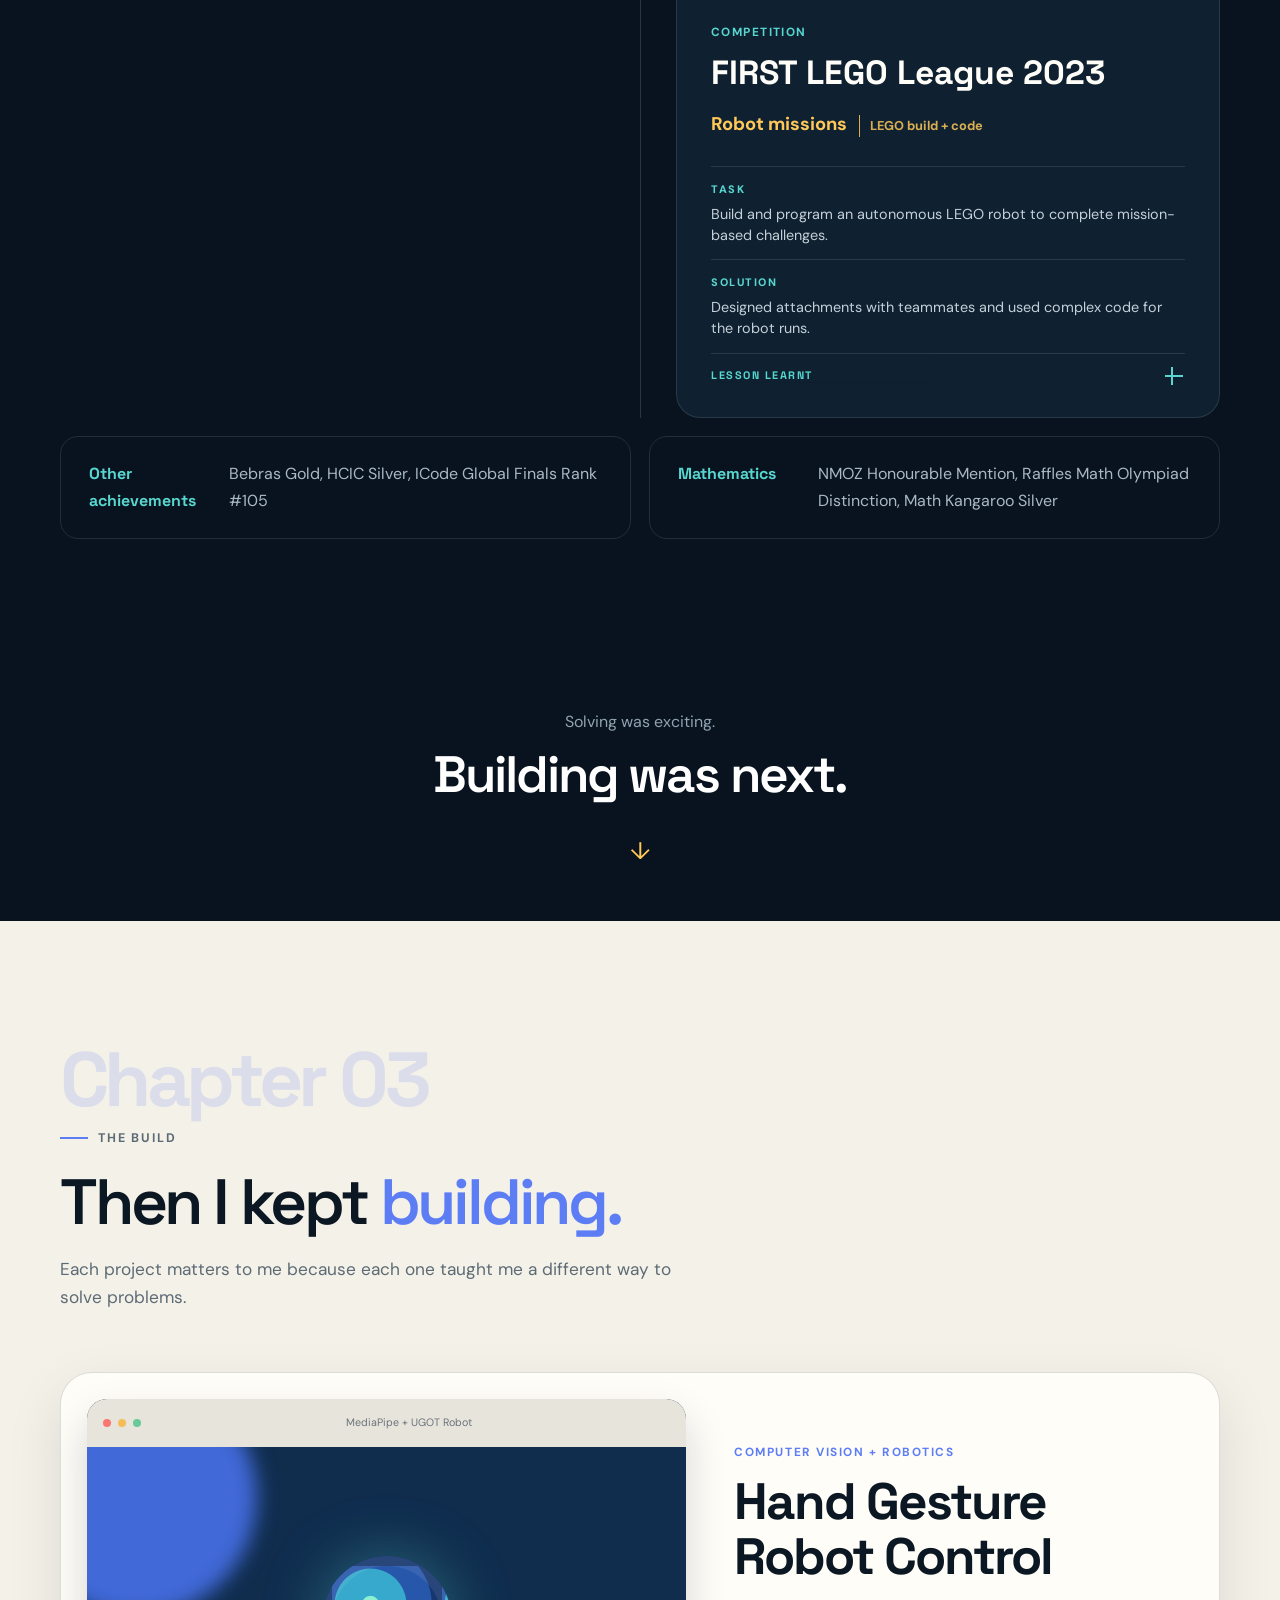
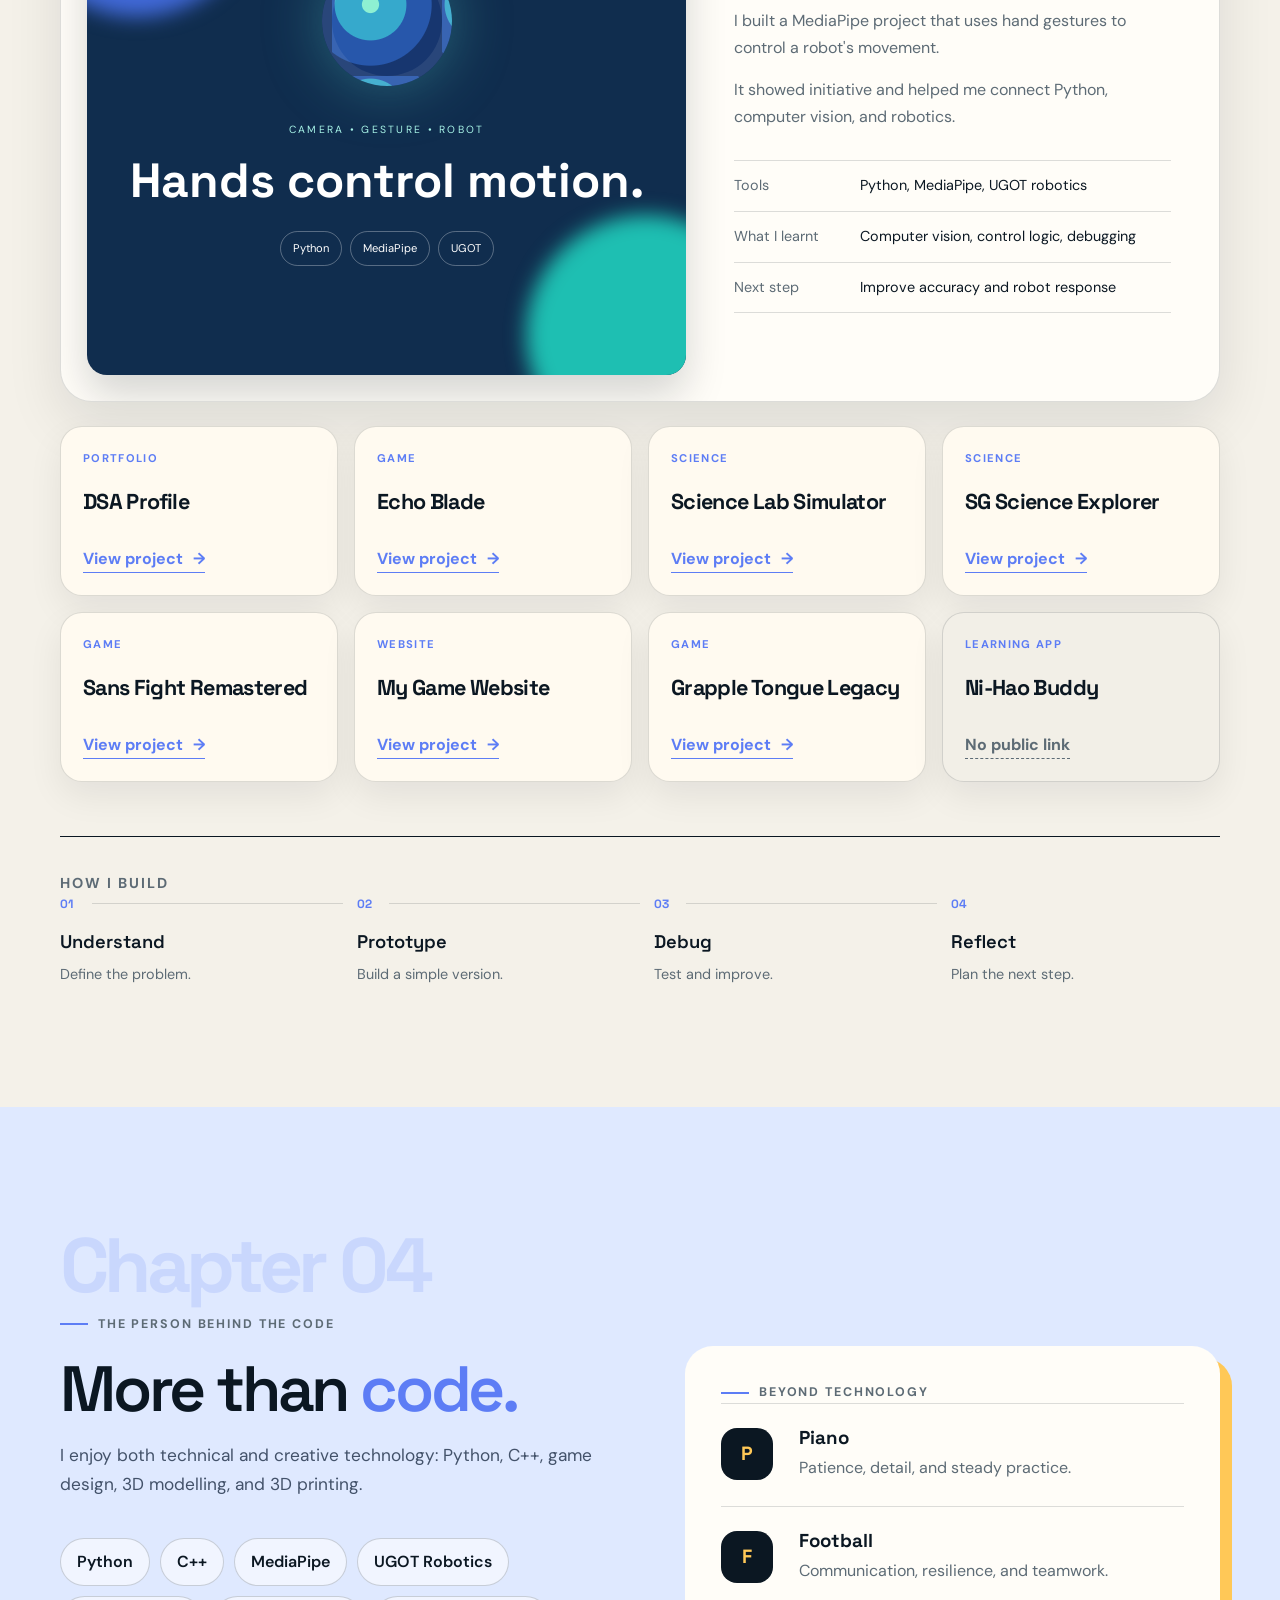
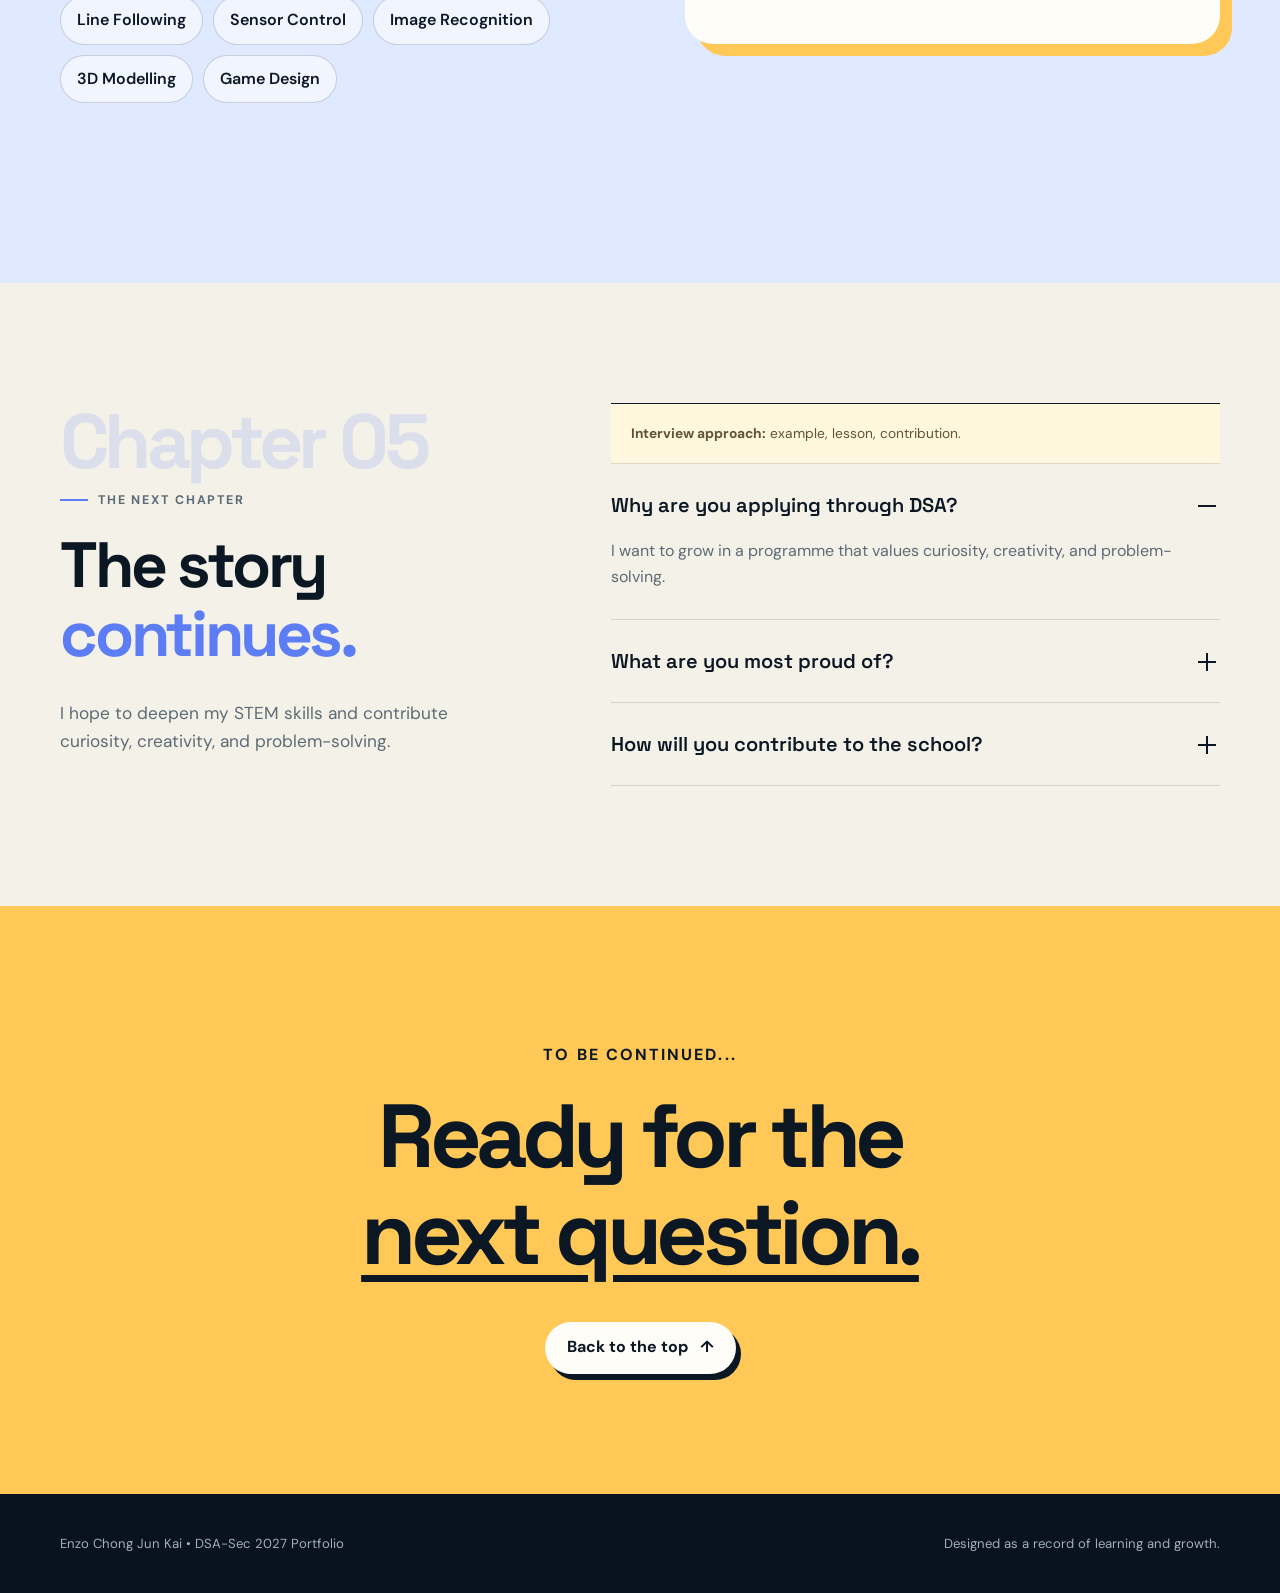
==== commit f9d71427: "Add NRC Open photo" ====
--- a/index.html
+++ b/index.html
@@ -14,7 +14,7 @@
   <link rel="preconnect" href="https://fonts.googleapis.com">
   <link rel="preconnect" href="https://fonts.gstatic.com" crossorigin>
   <link href="https://fonts.googleapis.com/css2?family=DM+Sans:wght@400;500;600;700&family=Space+Grotesk:wght@500;600;700&display=swap" rel="stylesheet">
-  <link rel="stylesheet" href="styles.css?v=achievement-photos">
+  <link rel="stylesheet" href="styles.css?v=nrc-open-photo">
 </head>
 <body>
   <a class="skip-link" href="#main">Skip to content</a>
@@ -159,6 +159,9 @@
             <p class="achievement-type">Competition</p>
             <h3>NRC 2024 Open Category</h3>
             <p class="award">Pipe support alert robot <span>ultrasonic + arm + siren</span></p>
+            <figure class="achievement-photo achievement-photo-portrait">
+              <img src="assets/nrc-open-2024.jpg" alt="Enzo presenting his NRC 2024 Open Category project at the competition booth">
+            </figure>
             <div class="competition-notes">
               <div><dt>Task</dt><dd>Create a robotics solution for a practical problem.</dd></div>
               <div><dt>Solution</dt><dd>Used an ultrasonic sensor to detect pipe distance, a robotic arm to hold the pipe, and a siren alert.</dd></div>
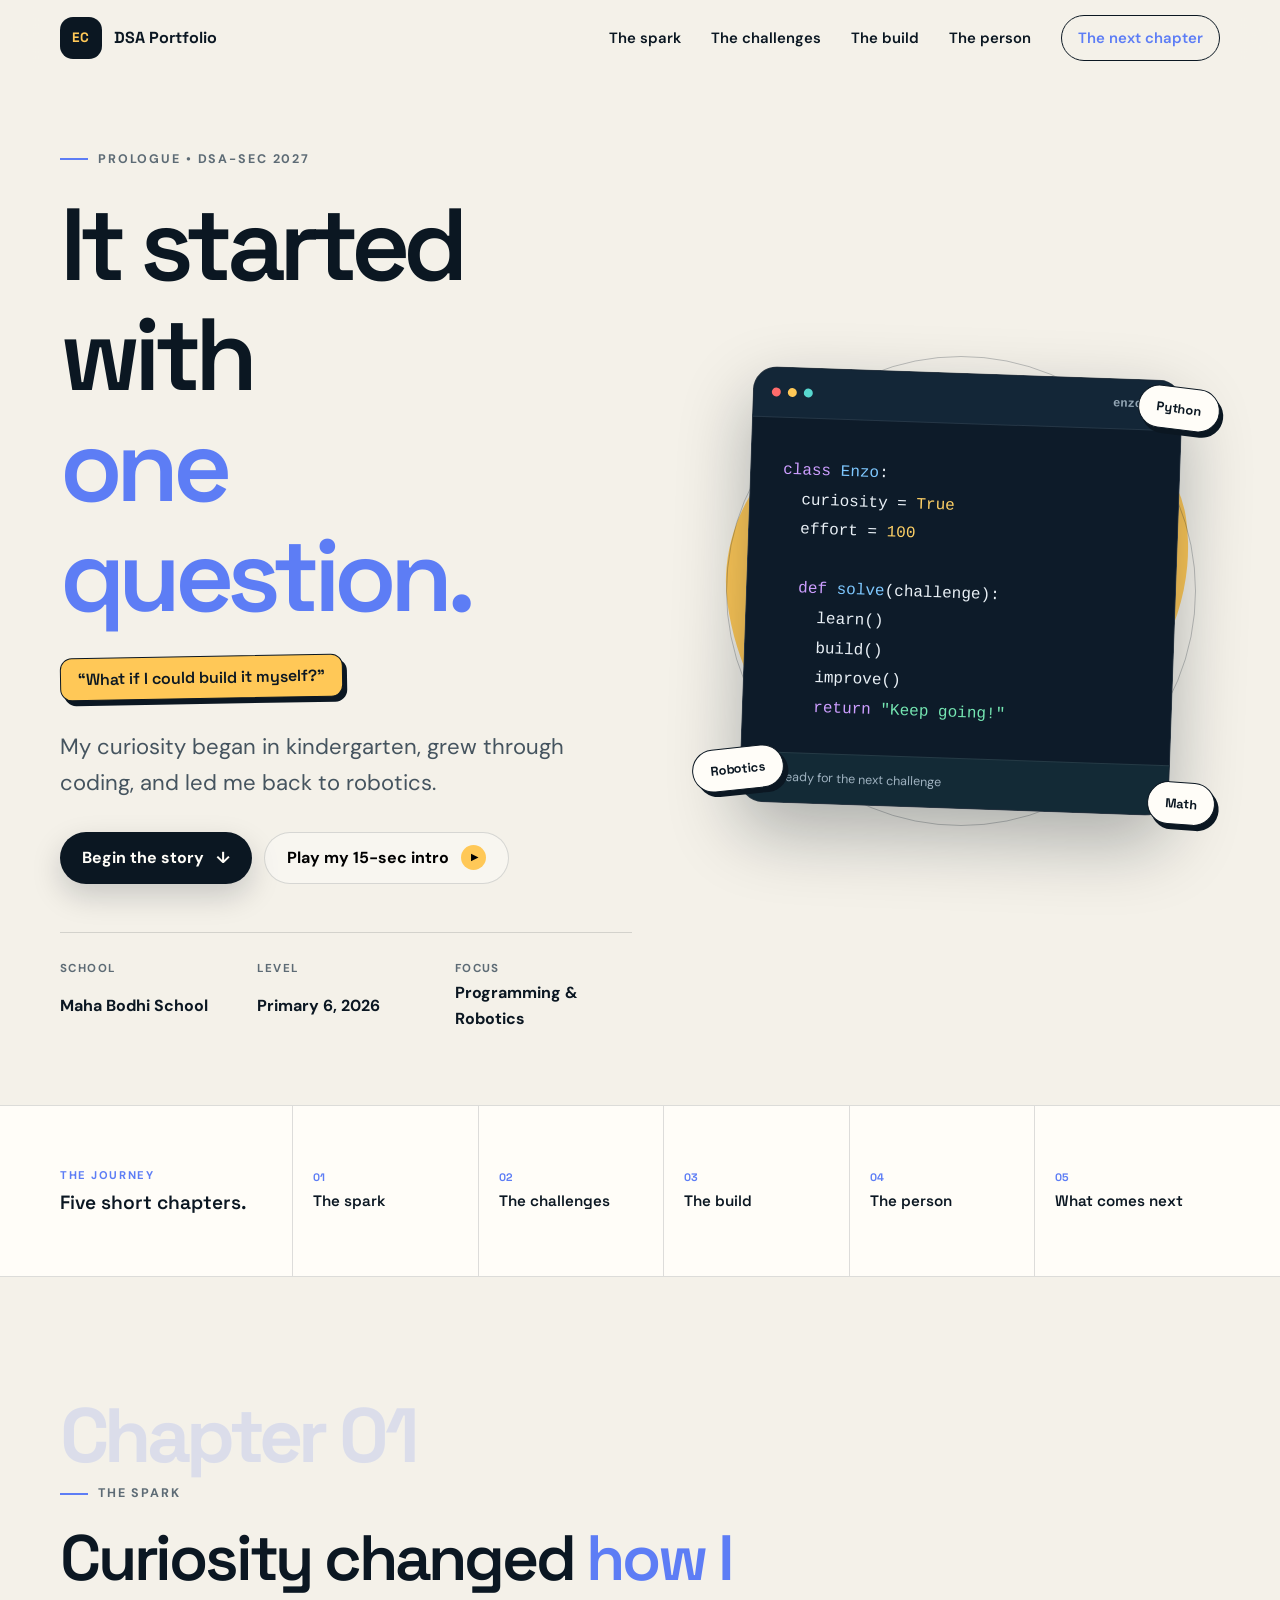
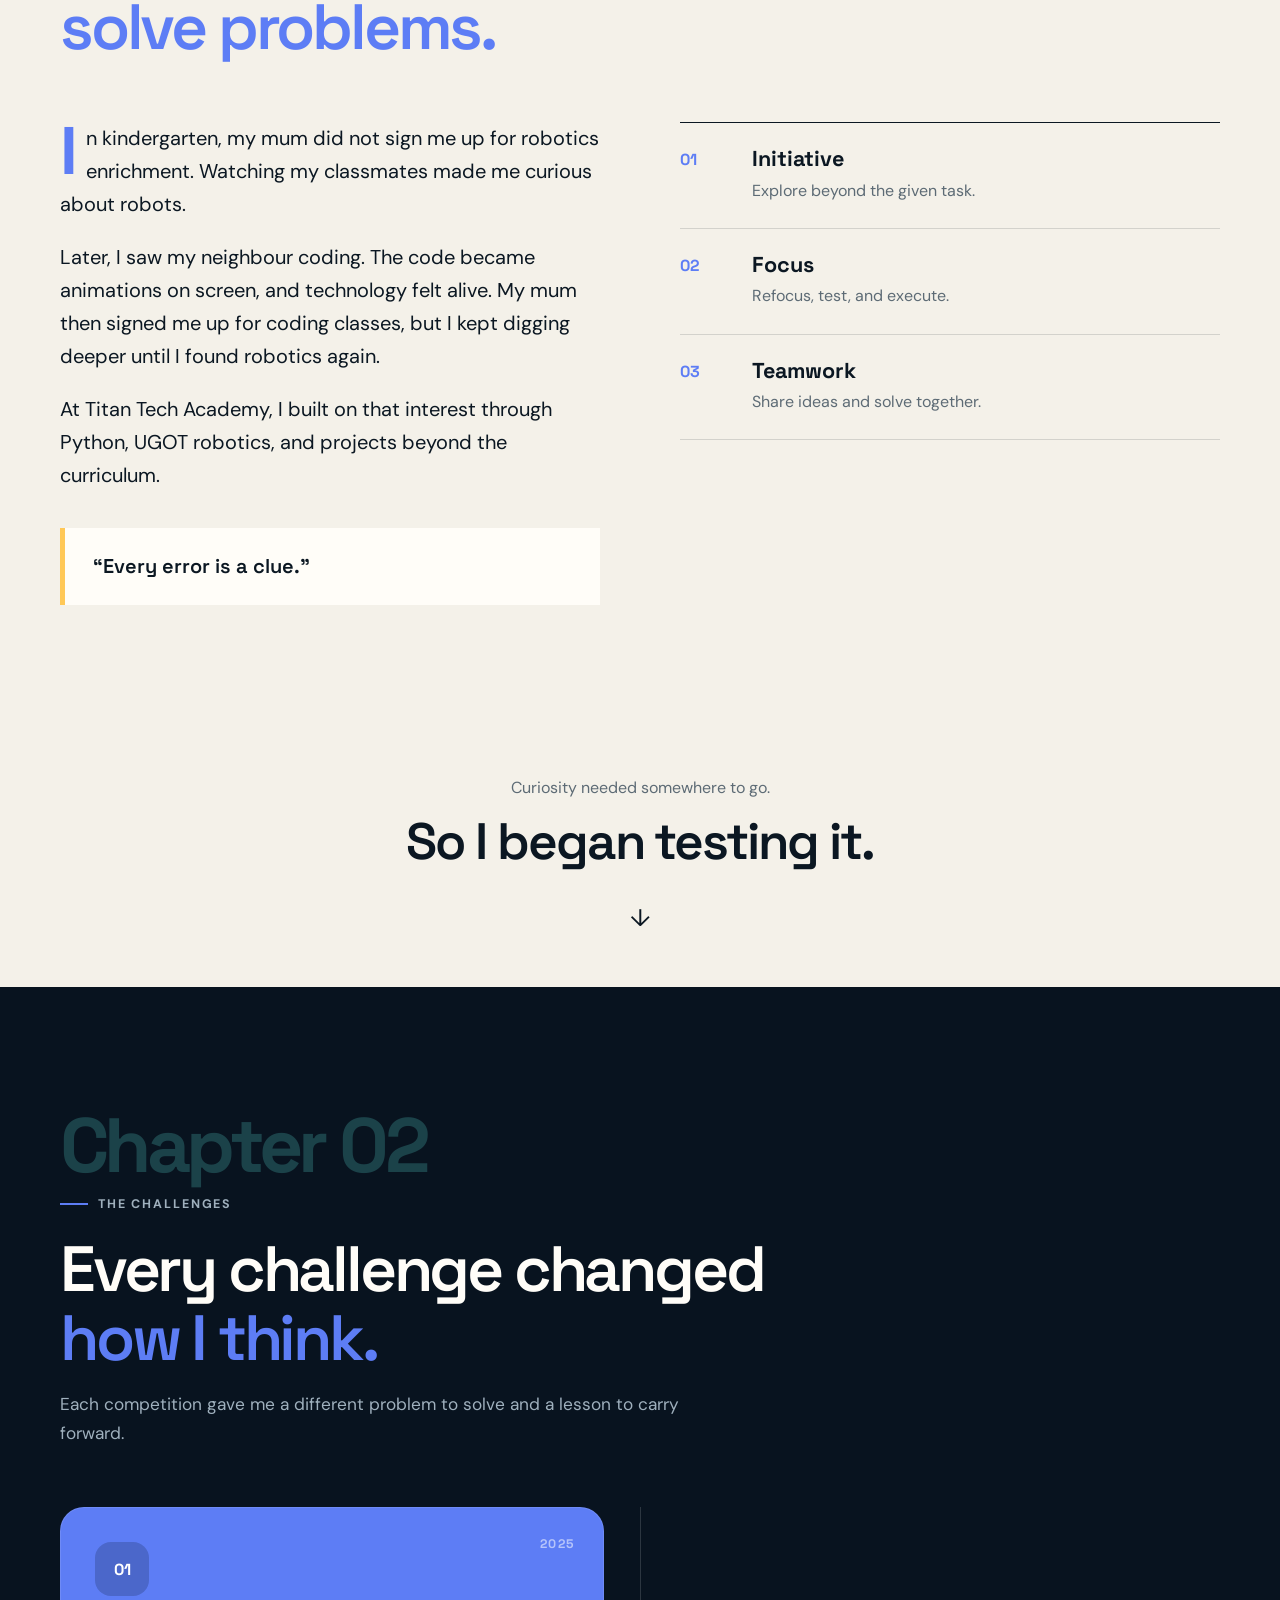
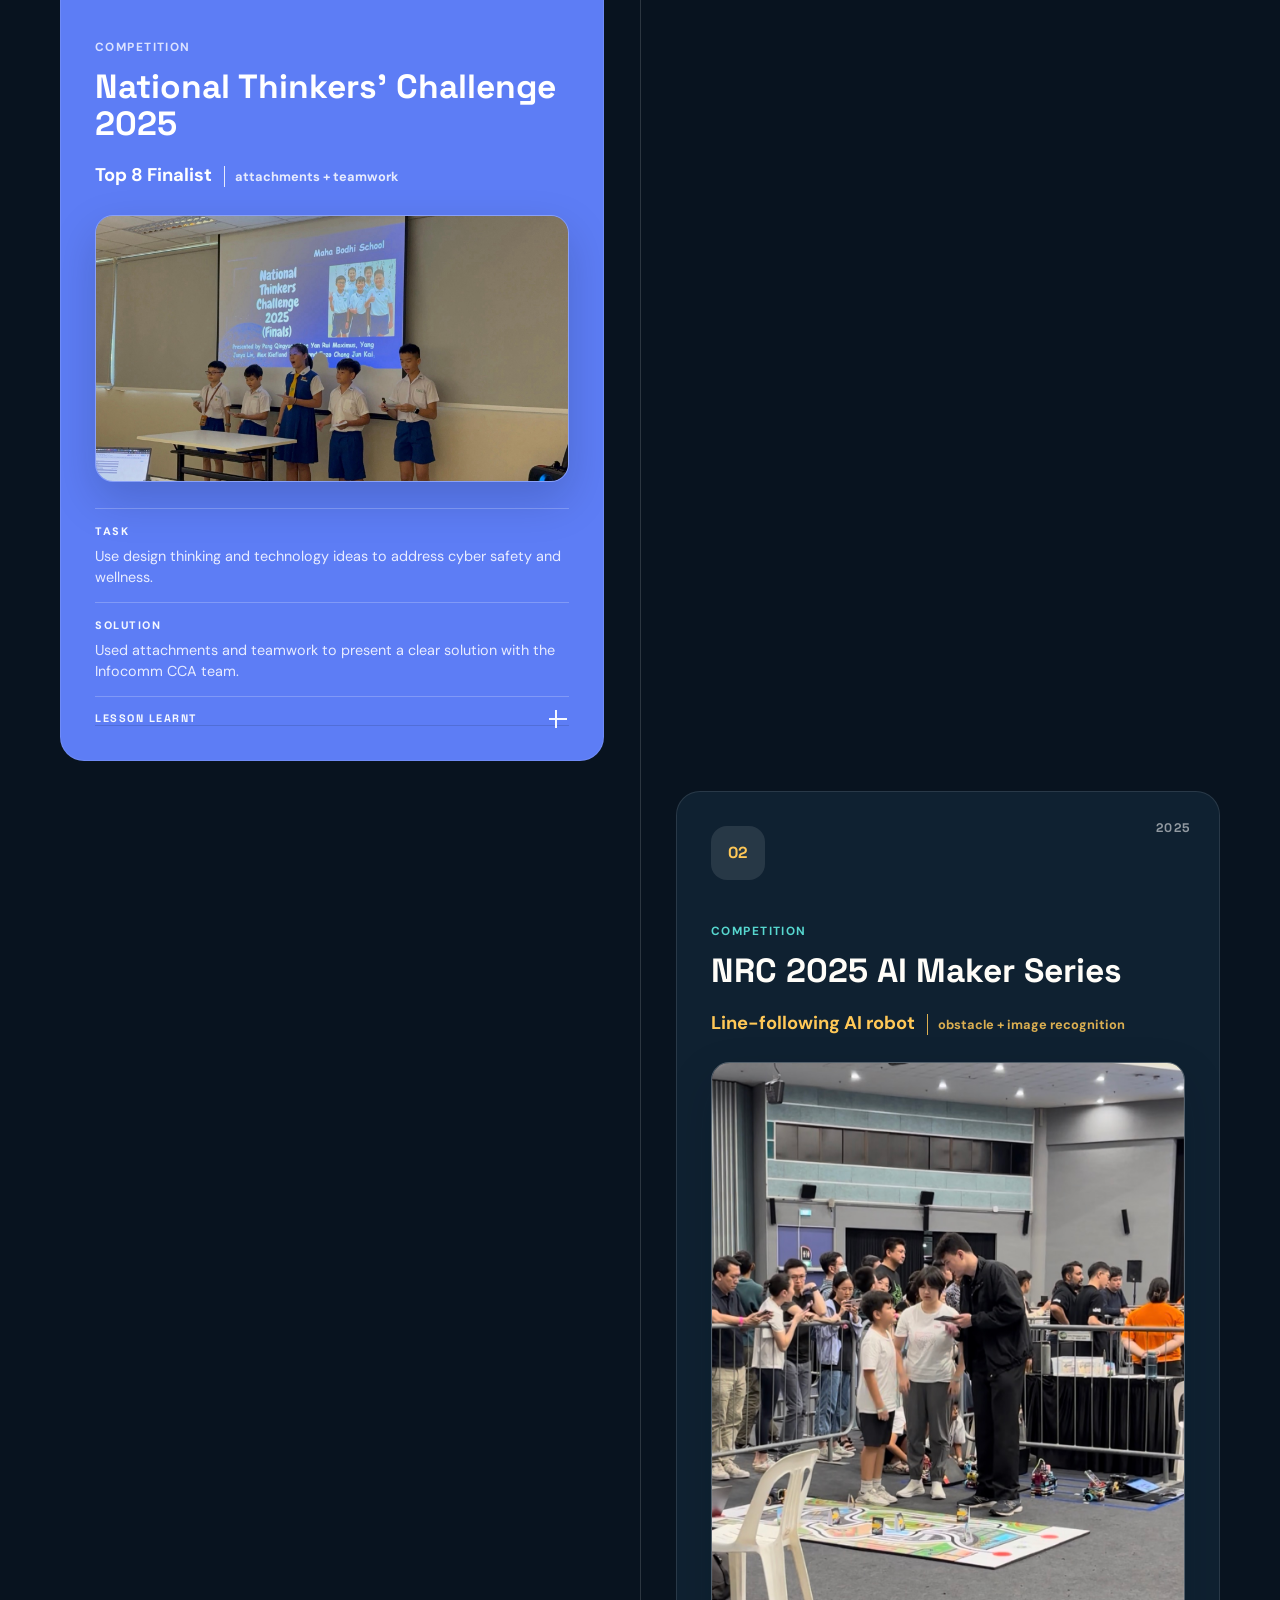
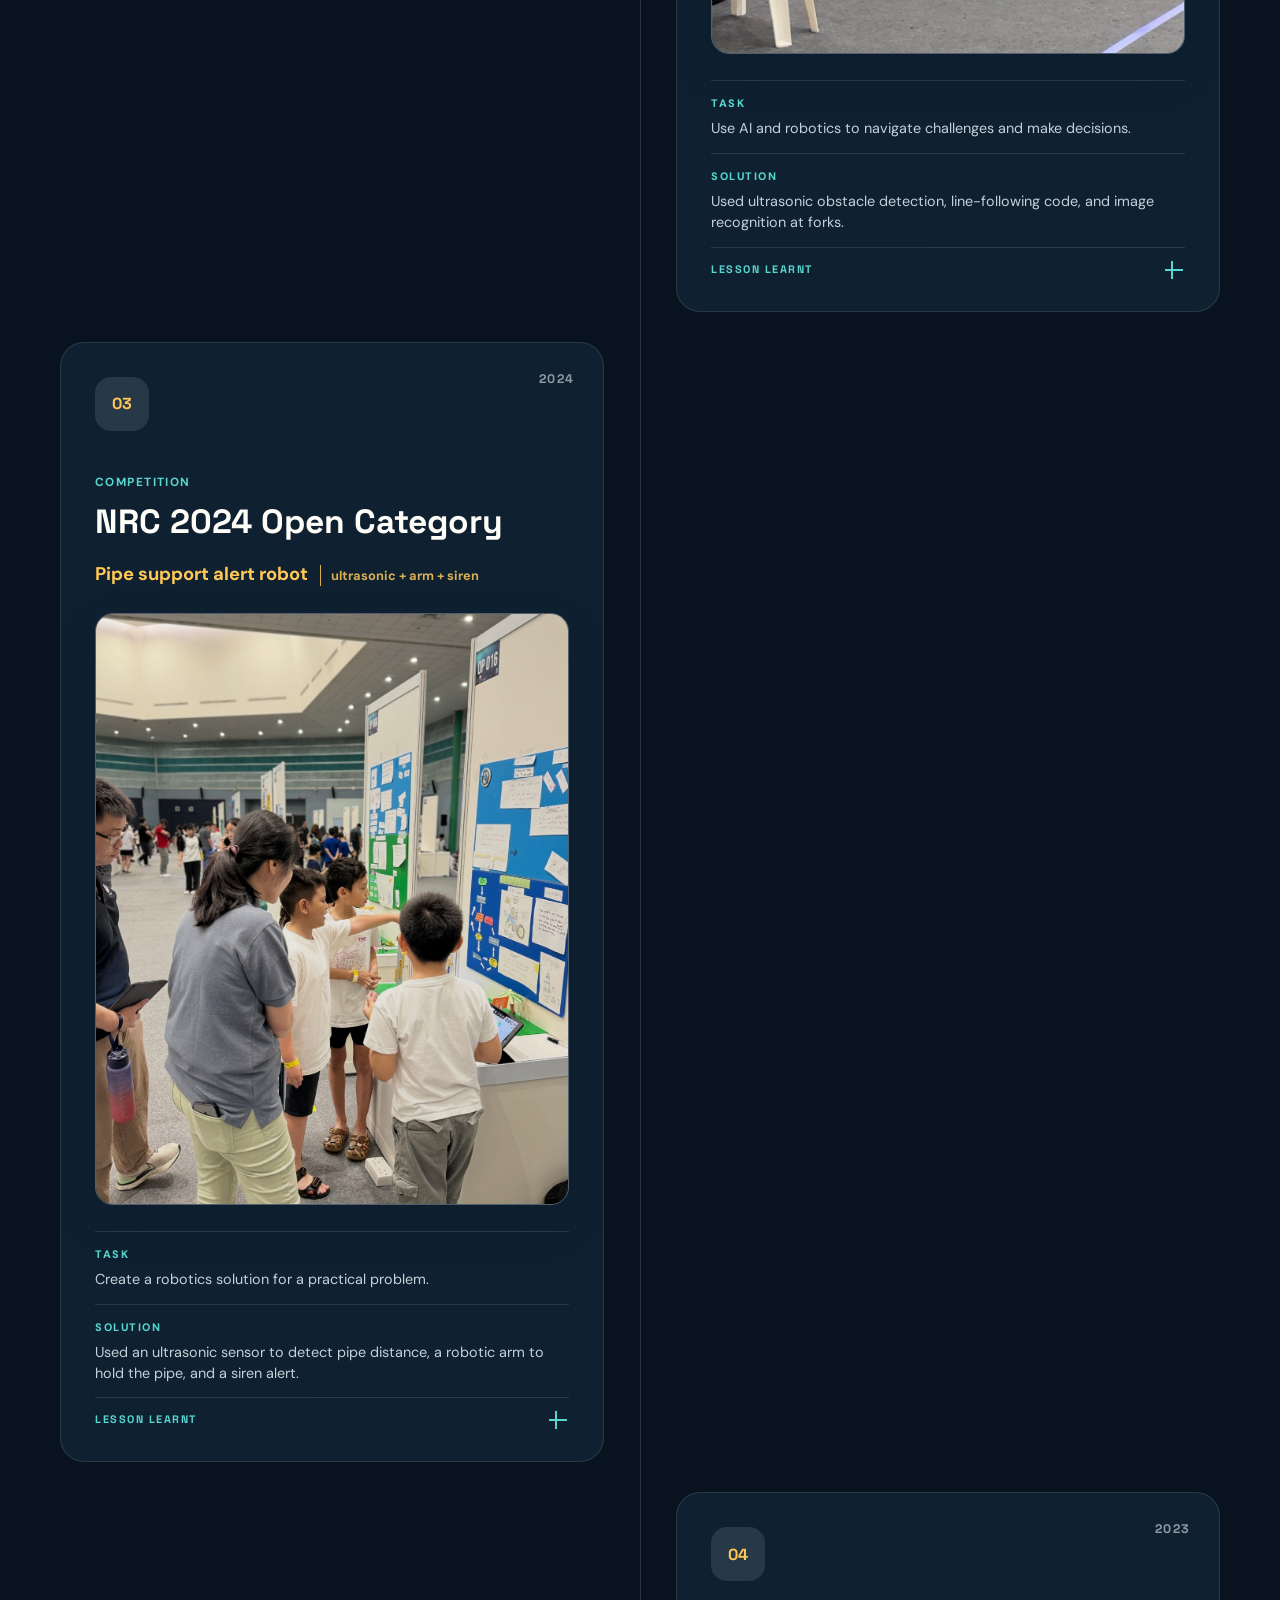
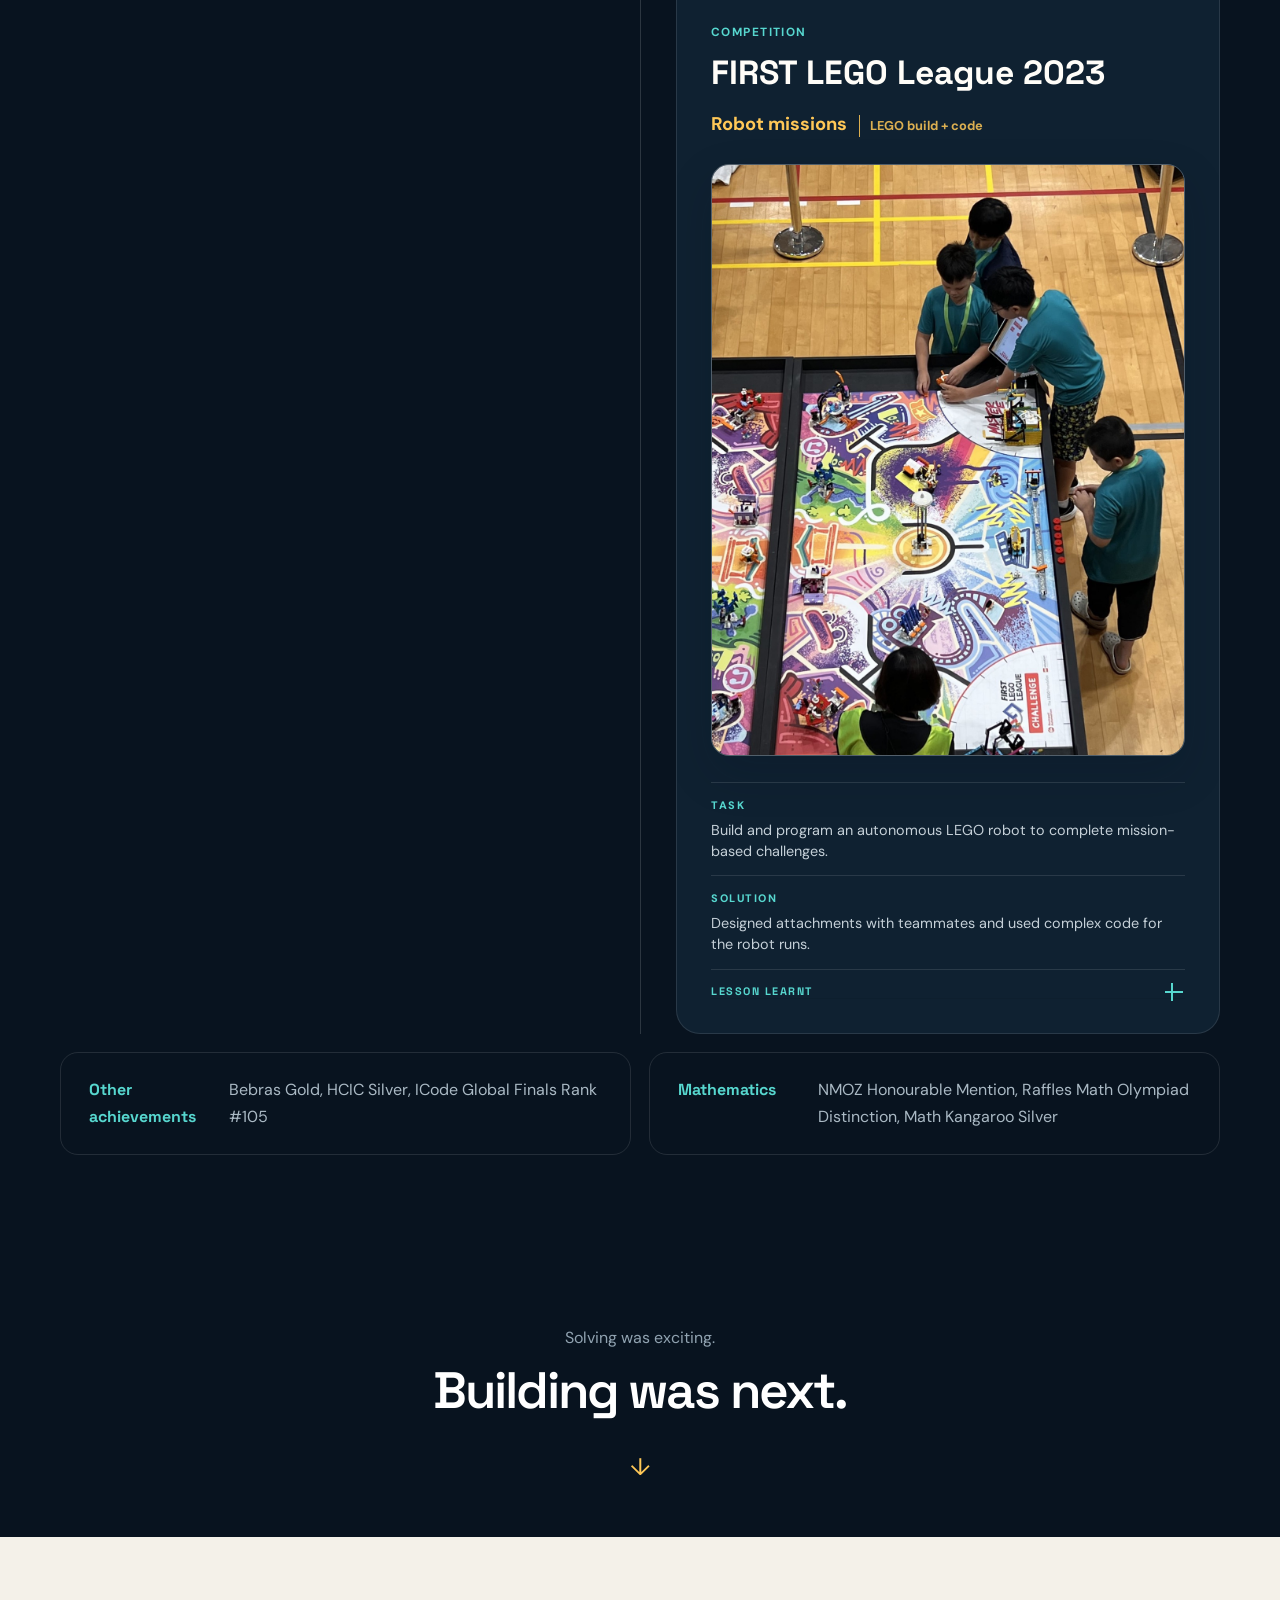
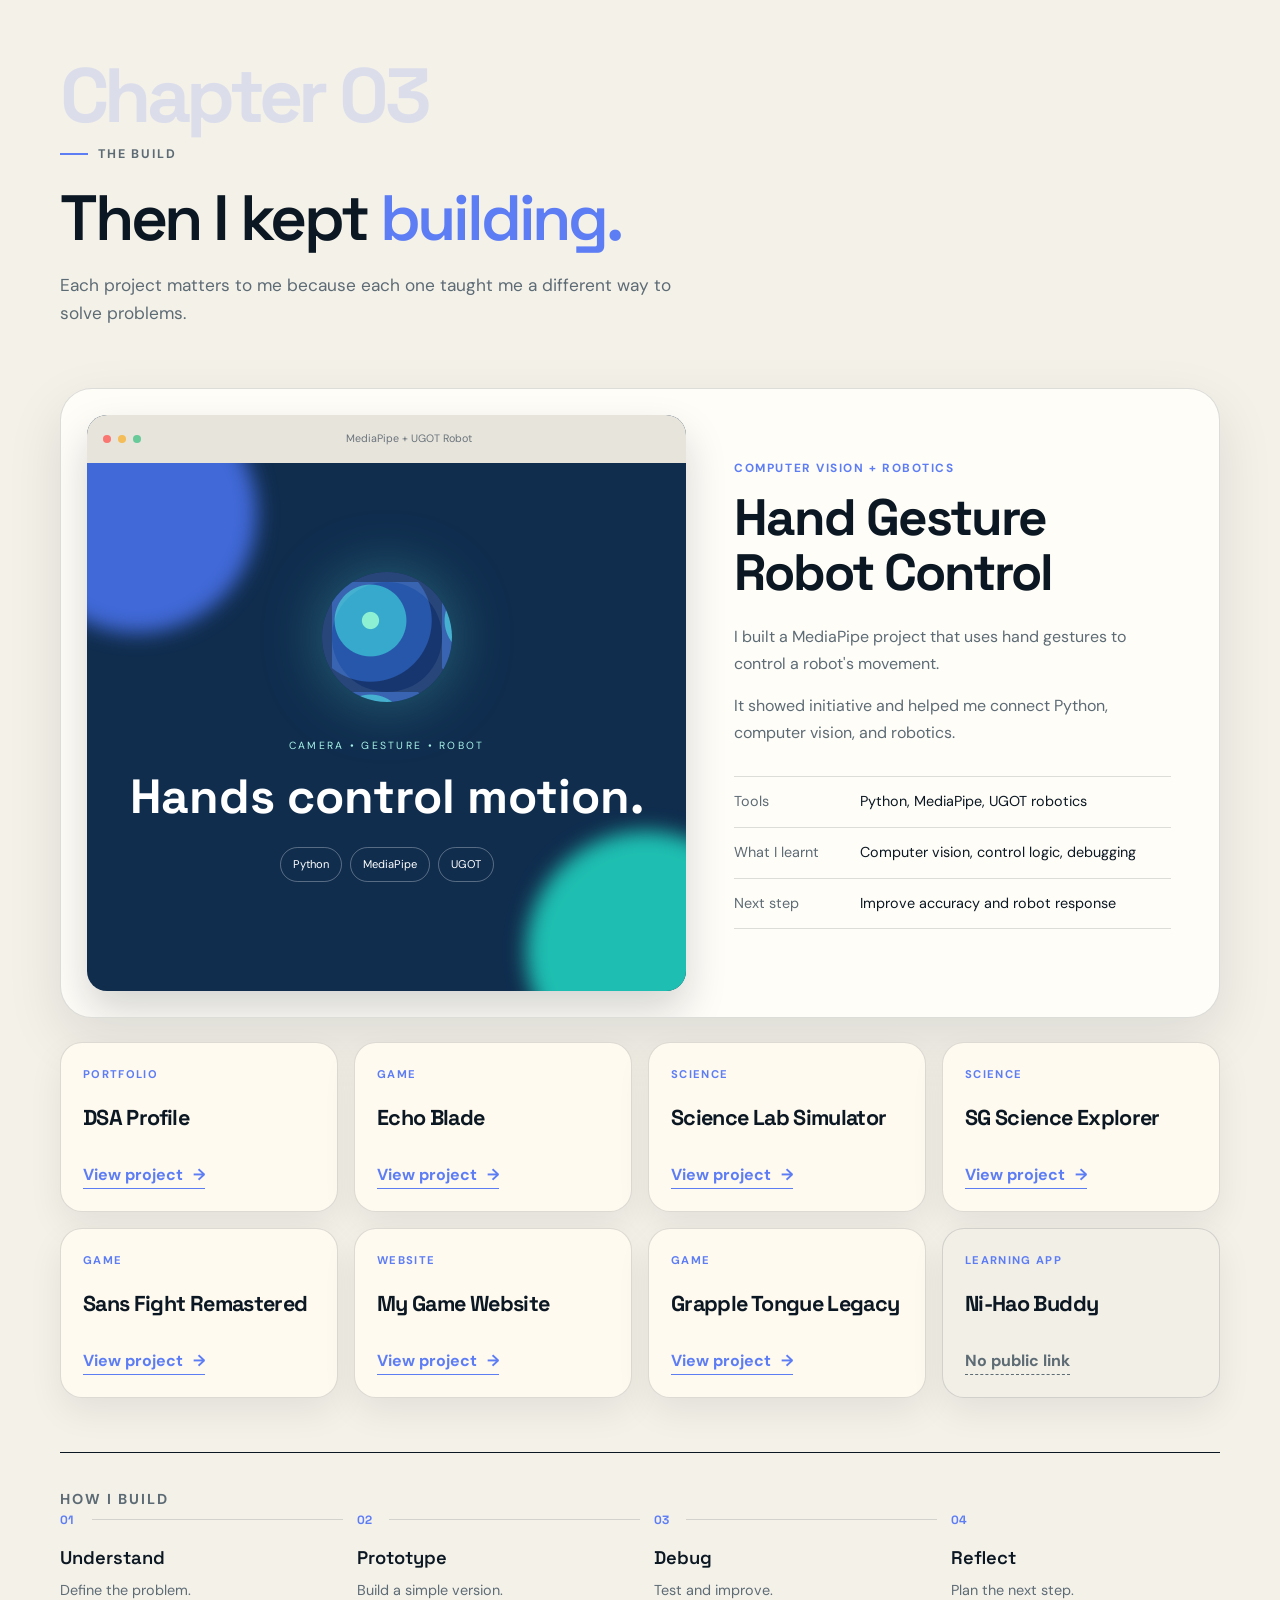
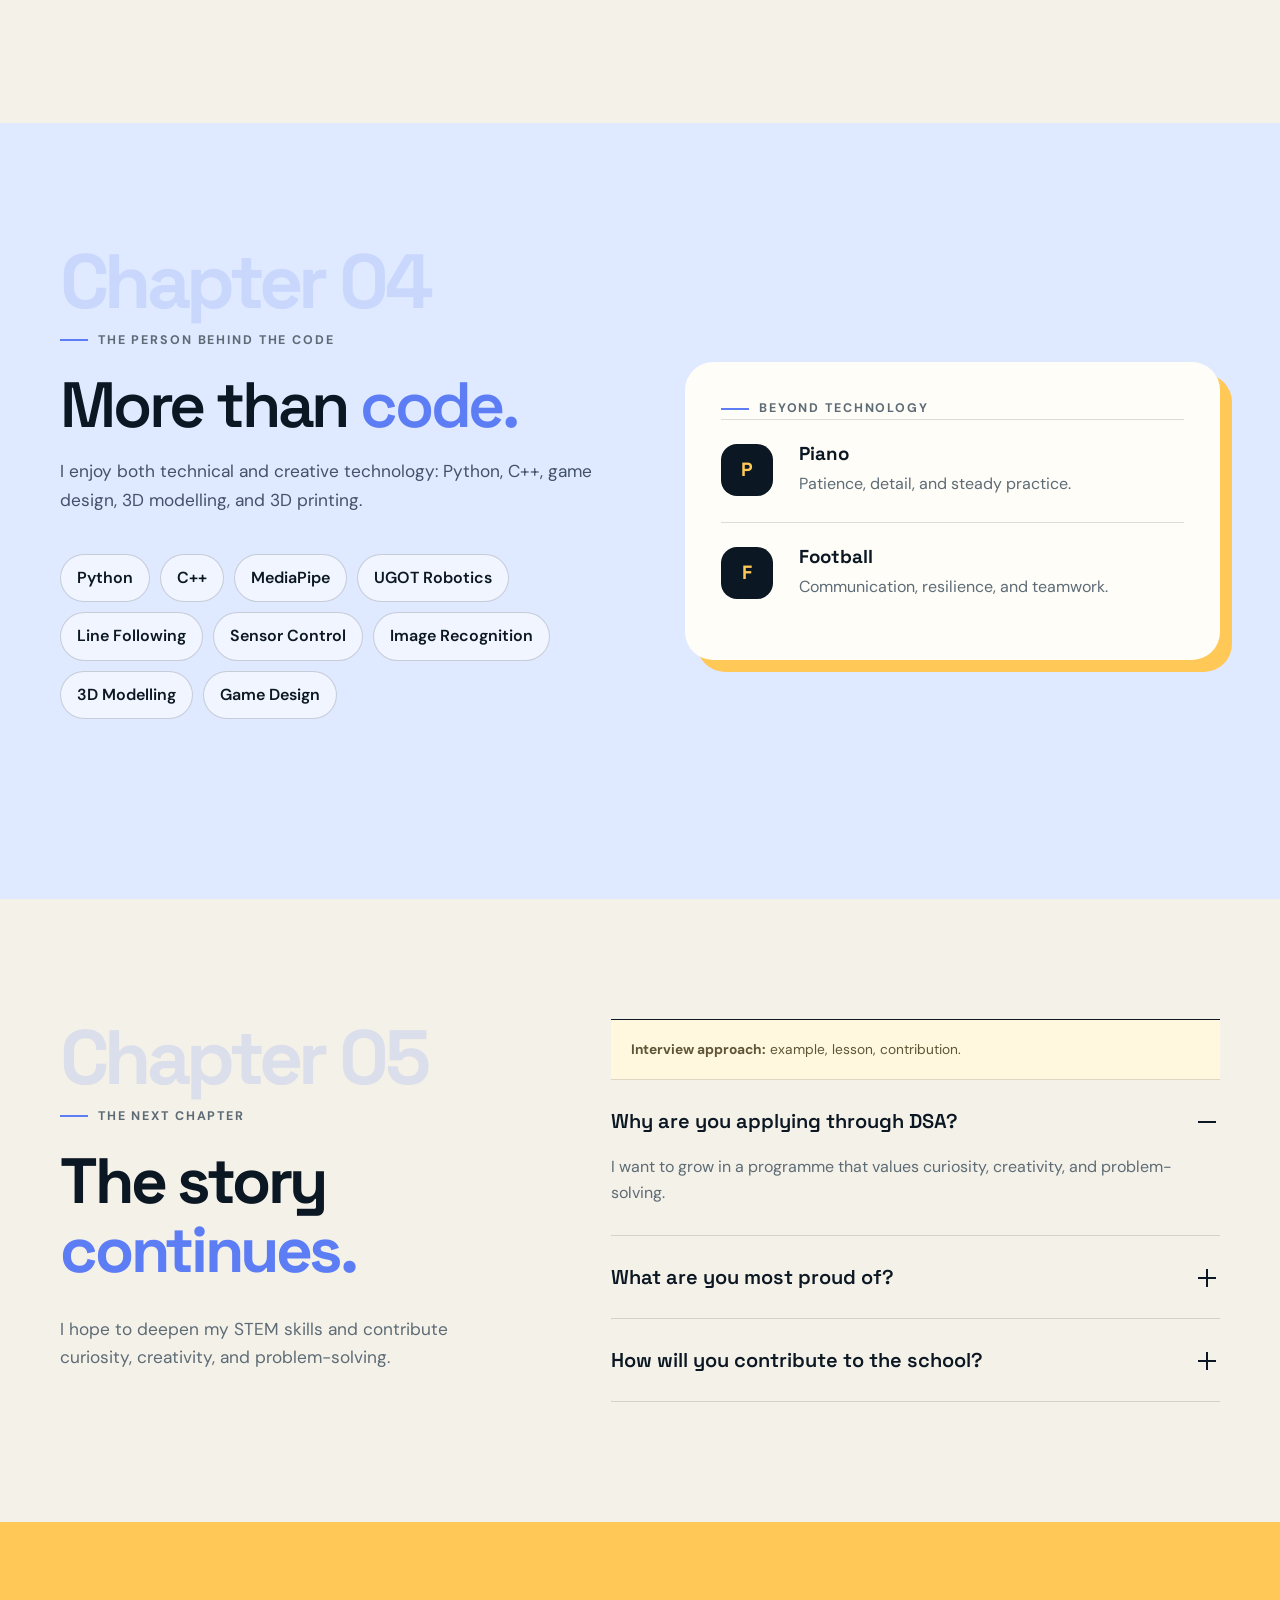
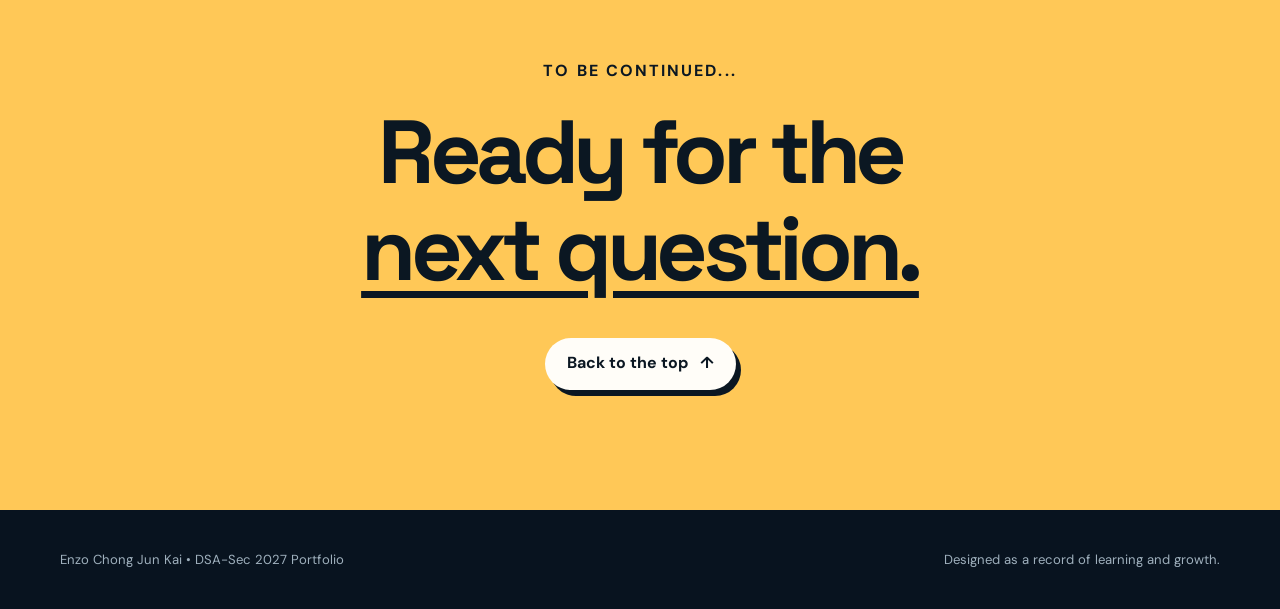
==== commit 248c5fbc: "Add FLL photo" ====
--- a/index.html
+++ b/index.html
@@ -14,7 +14,7 @@
   <link rel="preconnect" href="https://fonts.googleapis.com">
   <link rel="preconnect" href="https://fonts.gstatic.com" crossorigin>
   <link href="https://fonts.googleapis.com/css2?family=DM+Sans:wght@400;500;600;700&family=Space+Grotesk:wght@500;600;700&display=swap" rel="stylesheet">
-  <link rel="stylesheet" href="styles.css?v=nrc-open-photo">
+  <link rel="stylesheet" href="styles.css?v=fll-photo">
 </head>
 <body>
   <a class="skip-link" href="#main">Skip to content</a>
@@ -174,6 +174,9 @@
             <p class="achievement-type">Competition</p>
             <h3>FIRST LEGO League 2023</h3>
             <p class="award">Robot missions <span>LEGO build + code</span></p>
+            <figure class="achievement-photo achievement-photo-portrait">
+              <img src="assets/fll-2023.jpg" alt="Enzo and teammates preparing the robot on the FIRST LEGO League challenge mat">
+            </figure>
             <div class="competition-notes">
               <div><dt>Task</dt><dd>Build and program an autonomous LEGO robot to complete mission-based challenges.</dd></div>
               <div><dt>Solution</dt><dd>Designed attachments with teammates and used complex code for the robot runs.</dd></div>
